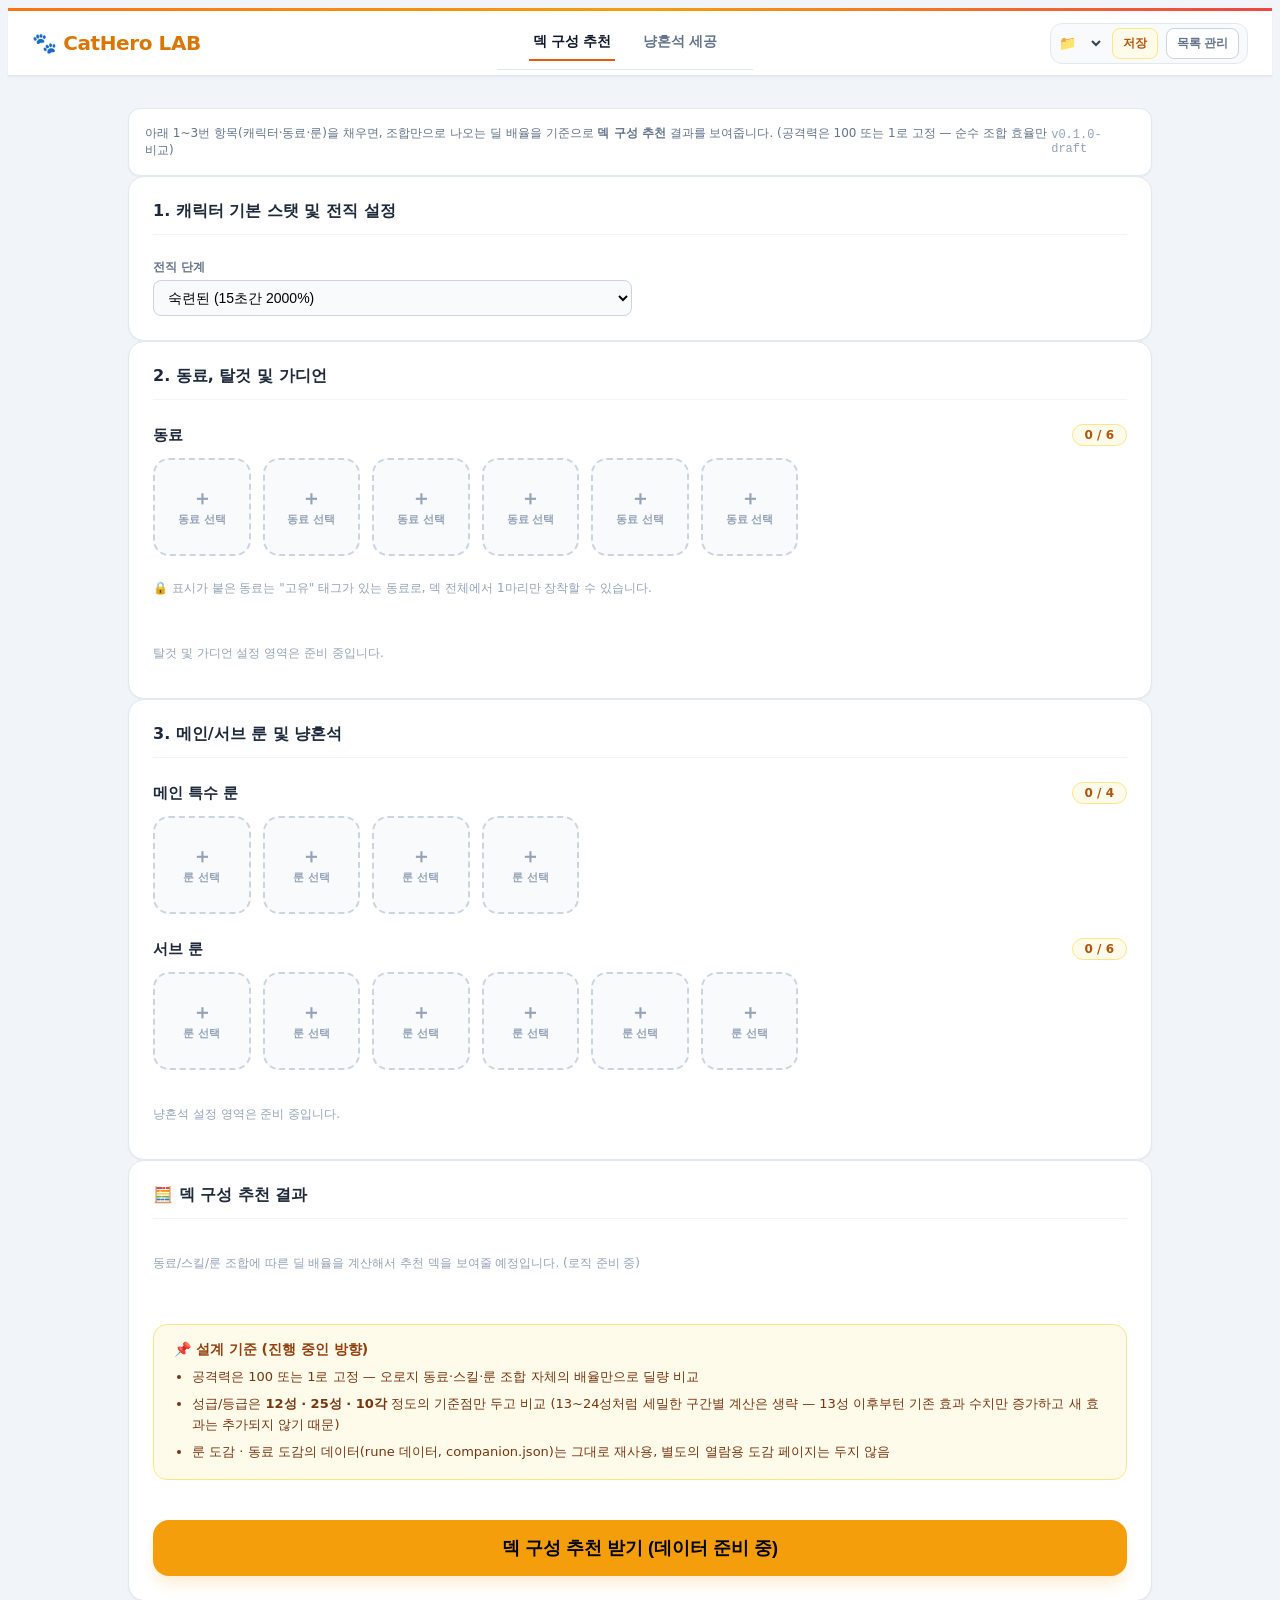
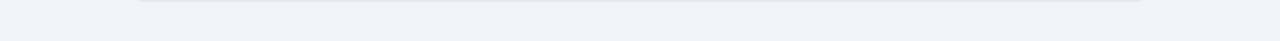
==== index.html @ b1867462 "Sub Site Remodeling" ====
<!DOCTYPE html>
<html lang="ko">

<head>
    <meta charset="UTF-8">
    <meta name="viewport" content="width=device-width, initial-scale=1.0">
    <title>CatHero LAB & HUB</title>

    <!-- 외부 커스텀 CSS 연결 -->
    <link rel="stylesheet" href="css/main.css">
    <link rel="stylesheet" href="css/components.css">
</head>

<body class="app-container">

    <!-- 1. 상단 헤더 (Header) -->
    <header class="header">
        <div class="logo-group">
            <div class="logo">
                🐾 CatHero LAB
            </div>
        </div>

        <!-- 상단 정보 페이지 탭 네비게이션 -->
        <nav class="info-nav-bar">
            <button type="button" id="gnb-deckbuilder" class="info-nav-btn active" onclick="switchMainView('deckbuilder')">덱 구성 추천</button>
            <button type="button" id="gnb-soulstone" class="info-nav-btn" onclick="switchMainView('soulstone')">냥혼석 세공</button>
        </nav>

        <!-- 헤더 우측 메뉴 (프리셋 퀵 컨트롤러) -->
        <div class="header-user-menu">
            <div class="preset-controller">
                <span class="preset-icon">📁</span>
                <select id="preset-quick-select" class="preset-select" onchange="applyPreset(this.value)">
                    <!-- js/preset.js에 의해 동적으로 채워집니다 -->
                </select>

                <button type="button" class="btn-preset-action btn-preset-save" onclick="saveCurrentPreset()" title="현재 세팅을 선택된 슬롯에 덮어쓰기">
                    저장
                </button>
                <button type="button" class="btn-preset-action btn-preset-manage" onclick="togglePresetModal(true)" title="프리셋 목록 및 추가/삭제 관리">
                    목록 관리
                </button>
            </div>

        </div>
    </header>

    <!-- 메인 레이아웃 -->
    <div class="main-wrapper">

        <!-- 메인 작업 영역 (Main Content Area) -->
        <main class="content-area">
            <div class="content-container">

                <div id="view-deckbuilder">
                    <!-- 안내 문구 카드 -->
                    <div class="info-card">
                        <span>아래 1~3번 항목(캐릭터·동료·룬)을 채우면, 조합만으로 나오는 딜 배율을 기준으로 <b>덱 구성 추천</b> 결과를 보여줍니다. (공격력은 100 또는 1로 고정 — 순수 조합 효율만 비교)</span>
                        <span class="info-version">v0.1.0-draft</span>
                    </div>

                    <!-- TAB 1: 캐릭터 & 전직 -->
                    <section id="tab-character" class="tab-content">
                        <h2 class="section-title">
                            1. 캐릭터 기본 스탯 및 전직 설정
                        </h2>
                        <div class="form-grid">
                            <div>
                                <label class="form-label">전직 단계</label>
                                <select class="form-select">
                                <option value="novice">견습 (2초간 500%)</option>
                                <option value="normal">일반 (3초간 2000%)</option>
                                <option value="expert" selected>숙련된 (15초간 2000%)</option>
                            </select>
                            </div>
                        </div>
                    </section>

                    <!-- TAB 2: 동료 & 가디언 (초기 숨김) -->
                    <section id="tab-companions" class="tab-content">
                        <h2 class="section-title">
                            2. 동료, 탈것 및 가디언
                        </h2>

                        <div class="equip-block">
                            <div class="equip-block-head">
                                <span class="equip-block-title">동료</span>
                                <span class="equip-count-badge" id="companion-slot-count-badge">0 / 6</span>
                            </div>
                            <div id="companion-slot-grid" class="equip-slot-grid">
                                <!-- js/companion-equip.js가 슬롯을 렌더링합니다 -->
                            </div>
                            <p class="placeholder-text">🔒 표시가 붙은 동료는 "고유" 태그가 있는 동료로, 덱 전체에서 1마리만 장착할 수 있습니다.</p>
                        </div>

                        <p class="placeholder-text">탈것 및 가디언 설정 영역은 준비 중입니다.</p>
                    </section>

                    <!-- TAB 3: 룬 & 냥혼석 (초기 숨김) -->
                    <section id="tab-runes" class="tab-content">
                        <h2 class="section-title">
                            3. 메인/서브 룬 및 냥혼석
                        </h2>

                        <!-- 메인(특수) 룬 장착 슬롯 (최대 4개) -->
                        <div class="equip-block">
                            <div class="equip-block-head">
                                <span class="equip-block-title">메인 특수 룬</span>
                                <span class="equip-count-badge" id="main-rune-count-badge">0 / 4</span>
                            </div>
                            <div id="main-rune-slot-grid" class="equip-slot-grid">
                                <!-- js/rune-equip.js가 슬롯 4개를 렌더링합니다 -->
                            </div>
                        </div>

                        <!-- 서브 룬 장착 슬롯 (최대 6개) -->
                        <div class="equip-block">
                            <div class="equip-block-head">
                                <span class="equip-block-title">서브 룬</span>
                                <span class="equip-count-badge" id="sub-rune-count-badge">0 / 6</span>
                            </div>
                            <div id="sub-rune-slot-grid" class="equip-slot-grid">
                                <!-- js/rune-equip.js가 슬롯 6개를 렌더링합니다 -->
                            </div>
                        </div>

                        <p class="placeholder-text"> 냥혼석 설정 영역은 준비 중입니다.</p>
                    </section>

                    <!-- 룬 선택 피커 모달 -->
                    <div id="rune-picker-modal" class="modal-backdrop hidden" onclick="if(event.target === this) closeRunePicker()">
                        <div class="modal-card rune-picker-card">
                            <div class="modal-header">
                                <h3 class="modal-title" id="rune-picker-title">룬 선택</h3>
                                <button type="button" class="modal-close-btn" onclick="closeRunePicker()">✕</button>
                            </div>

                            <div class="db-filter-bar">
                                <div class="filter-group">
                                    <input type="text" id="rune-picker-search-input" class="form-input" style="width: 220px;" placeholder="🔍 룬 이름으로 검색..." oninput="filterRunePicker('search', this.value)">
                                </div>
                                <div class="filter-group" id="rune-picker-grade-filter">
                                    <!-- js/rune-equip.js가 등급 버튼을 채웁니다 -->
                                </div>
                            </div>

                            <div id="rune-picker-grid" class="rune-grid rune-picker-grid">
                                <!-- js/rune-equip.js가 선택 가능한 룬 목록을 렌더링합니다 -->
                            </div>
                        </div>
                    </div>

                    <!-- 동료 선택 피커 모달 -->
                    <div id="companion-picker-modal" class="modal-backdrop hidden" onclick="if(event.target === this) closeCompanionPicker()">
                        <div class="modal-card companion-picker-modal-card">
                            <div class="modal-header">
                                <h3 class="modal-title">동료 선택</h3>
                                <button type="button" class="modal-close-btn" onclick="closeCompanionPicker()">✕</button>
                            </div>

                            <div class="db-filter-bar">
                                <div class="filter-group">
                                    <input type="text" id="companion-picker-search-input" class="form-input" style="width: 220px;" placeholder="🔍 동료 이름으로 검색..." oninput="filterCompanionPicker('search', this.value)">
                                </div>
                                <div class="filter-group" id="companion-picker-grade-filter">
                                    <!-- js/companion-equip.js가 등급 버튼을 채웁니다 -->
                                </div>
                            </div>

                            <div id="companion-picker-grid" class="companion-picker-grid">
                                <!-- js/companion-equip.js가 선택 가능한 동료 목록을 렌더링합니다 -->
                            </div>
                        </div>
                    </div>

                    <!-- 덱 구성 추천 결과 (로직 준비 중) -->
                    <section id="panel-deck-recommend" class="tab-content">
                        <h2 class="section-title">
                            🧮 덱 구성 추천 결과
                        </h2>
                        <p class="placeholder-text">동료/스킬/룬 조합에 따른 딜 배율을 계산해서 추천 덱을 보여줄 예정입니다. (로직 준비 중)</p>

                        <div class="deck-plan-note">
                            <div class="deck-plan-note-title">📌 설계 기준 (진행 중인 방향)</div>
                            <ul class="deck-plan-note-list">
                                <li>공격력은 100 또는 1로 고정 — 오로지 동료·스킬·룬 조합 자체의 배율만으로 딜량 비교</li>
                                <li>성급/등급은 <b>12성 · 25성 · 10각</b> 정도의 기준점만 두고 비교 (13~24성처럼 세밀한 구간별 계산은 생략 — 13성 이후부턴 기존 효과 수치만 증가하고 새 효과는 추가되지 않기 때문)</li>
                                <li>룬 도감 · 동료 도감의 데이터(rune 데이터, companion.json)는 그대로 재사용, 별도의 열람용 도감 페이지는 두지 않음</li>
                            </ul>
                        </div>

                        <button type="button" class="btn-submit" disabled>
                            덱 구성 추천 받기 (데이터 준비 중)
                        </button>
                    </section>
                </div>
                <!-- /view-deckbuilder -->

                <!-- 냥혼석 세공 뷰 -->
                <div id="view-soulstone" class="hidden">
                    <div class="page-hero-lite">
                        <h2 class="section-title">💎 냥혼석 세공</h2>
                        <p class="placeholder-text">증가능력1 / 증가능력2 / 감소능력1, 매 칸마다 성공·실패를 기록하면 확률이 자동으로 갱신되고, 레벨 달성 확률도 실시간으로 계산됩니다.</p>
                    </div>

                    <section class="tab-content">
                        <div class="soulstone-toolbar">
                            <div class="soulstone-slot-select">
                                <label for="soulstone-slot-count" class="form-label" style="margin-bottom:0;">칸수</label>
                                <select id="soulstone-slot-count" class="form-select" style="width:auto;" onchange="changeSoulstoneSlotCount(this.value)">
                                    <option value="10" selected>10칸</option>
                                </select>
                            </div>
                            <div class="soulstone-toolbar-actions">
                                <button type="button" class="soulstone-toolbar-btn" onclick="undoSoulstoneLast()">↩ 취소</button>
                                <button type="button" class="soulstone-toolbar-btn primary" onclick="resetSoulstone()">🔄 초기화</button>
                            </div>
                        </div>

                        <div class="soulstone-global-banner">
                            <span id="soulstone-global-prob">세공 확률 75%</span>
                        </div>

                        <div id="soulstone-rows" class="soulstone-rows">
                            <!-- js/soulstone.js가 증가능력1 / 증가능력2 / 감소능력1 행을 렌더링합니다 -->
                        </div>

                        <div class="deck-plan-note">
                            <div class="deck-plan-note-title">📌 세공 규칙</div>
                            <ul class="deck-plan-note-list">
                                <li>각 옵션(증가능력1 · 증가능력2 · 감소능력1)마다 10번의 기회가 주어집니다.</li>
                                <li>세공 확률은 <b>3개 옵션이 전부 공유</b>합니다 — 어느 옵션에서 성공하든 전체 확률이 -10%p, 실패하면 +10%p (예: 증가능력1 성공 65% → 증가능력2 성공 55% → 다음 실패 시 다시 65%).</li>
                                <li>세공 확률은 75%에서 시작하며, 최저 25% · 최고 75%로 고정됩니다.</li>
                                <li>레벨 1은 3번 성공, 레벨 2는 6번 성공, 레벨 3은 9번 성공 시 달성됩니다 (옵션별로 각자 카운트).</li>
                                <li>감소능력1은 어떤 냥혼석이든 고정적으로 존재하는 옵션입니다.</li>
                            </ul>
                        </div>
                    </section>
                </div>
                <!-- /view-soulstone -->

            </div>
        </main>
    </div>

    <!-- 프리셋 목록 관리 모달 -->
    <div id="preset-modal" class="modal-backdrop hidden" onclick="if(event.target === this) togglePresetModal(false)">
        <div class="modal-card">
            <div class="modal-header">
                <h3 class="modal-title">📋 프리셋 목록 관리</h3>
                <button type="button" class="modal-close-btn" onclick="togglePresetModal(false)">✕</button>
            </div>

            <!-- 신규 프리셋 생성 입력바 -->
            <div class="preset-add-bar">
                <input type="text" id="preset-new-name" class="form-input" placeholder="새 프리셋 이름 입력 (예: PVP 전용)" />
                <button type="button" class="btn-preset-action btn-preset-save" onclick="createNewPresetFromInput()">
                    ➕ 새 프리셋 추가
                </button>
            </div>

            <div class="modal-divider"></div>

            <!-- 프리셋 리스트 영역 -->
            <div id="preset-modal-list" class="preset-list"></div>
        </div>
    </div>

    <!-- 덱 구성 추천 페이지 전용: 우하단 "성급 변화" 물음표 버튼 (덱 구성 추천 뷰에서만 표시) -->
    <button type="button" id="star-state-fab" class="star-state-fab hidden" onclick="openStarStateModal()" title="성급별 별 모양 및 개수 변화 보기">
        ?
    </button>

    <!-- Star-State 모달 (성급 변화에 따른 별 모양/개수 안내) -->
    <div id="star-state-modal" class="modal-backdrop hidden" onclick="if(event.target === this) closeStarStateModal()">
        <div class="modal-card companion-modal-card star-state-modal-card">
            <button type="button" class="modal-close-btn companion-modal-close" onclick="closeStarStateModal()">✕</button>

            <div id="star-state-modal-body" class="companion-modal-body">
                <!-- js/star-state.js의 renderStarStateModal()에 의해 동적으로 채워집니다 -->
            </div>
        </div>
    </div>

    <!-- 외부 자바스크립트 연결 (순서 준수) -->
    <script src="js/state.js"></script>
    <script src="js/fetcher.js"></script>
    <script src="js/rune.js"></script>
    <script src="js/companion.js"></script>
    <script src="js/companion-equip.js"></script>
    <script src="js/star-state.js"></script>
    <script src="js/soulstone.js"></script>
    <script src="js/rune-equip.js"></script>
    <script src="js/preset.js"></script>
    <script src="js/calc.js"></script>
    <script src="js/main.js"></script>
</body>

</html>
---- css/main.css ----
@charset "UTF-8";

/* ==========================================================================
   1. 기본 설정 및 스크롤바
   ========================================================================== */

html {
    scroll-behavior: smooth;
}

::-webkit-scrollbar {
    width: 6px;
}

::-webkit-scrollbar-thumb {
    background: #cbd5e1;
    border-radius: 4px;
}

.app-container {
    background-color: #f1f5f9;
    color: #1e293b;
    min-height: 100vh;
    display: flex;
    flex-direction: column;
    font-family: ui-sans-serif, system-ui, sans-serif;
    -webkit-font-smoothing: antialiased;
}


/* ==========================================================================
   2. 레이아웃 & 헤더 (Header)
   ========================================================================== */

.header {
    height: 4rem;
    background-color: #ffffff;
    border-bottom: 1px solid #e2e8f0;
    padding-left: 1.5rem;
    padding-right: 1.5rem;
    display: flex;
    align-items: center;
    justify-content: space-between;
    position: sticky;
    top: 0;
    z-index: 20;
    box-shadow: 0 1px 2px 0 rgba(0, 0, 0, 0.05);
}

.logo-group {
    display: flex;
    align-items: center;
    gap: 1.5rem;
}

.logo {
    font-size: 1.25rem;
    font-weight: 900;
    color: #d97706;
    display: flex;
    align-items: center;
    gap: 0.5rem;
    cursor: pointer;
}

.divider {
    height: 1rem;
    width: 1px;
    background-color: #cbd5e1;
}

.target-select-group {
    display: flex;
    align-items: center;
    gap: 0.5rem;
}

.target-label {
    font-size: 0.75rem;
    font-weight: 700;
    color: #94a3b8;
    text-transform: uppercase;
    letter-spacing: 0.05em;
}

.target-select {
    background-color: #f8fafc;
    border: 1px solid #cbd5e1;
    color: #334155;
    font-size: 0.875rem;
    font-weight: 600;
    border-radius: 0.5rem;
    padding: 0.375rem 0.75rem;
    outline: none;
}

.target-select:focus {
    box-shadow: 0 0 0 2px #f59e0b;
}

.header-user-menu {
    display: flex;
    align-items: center;
    gap: 1rem;
    font-size: 0.875rem;
    font-weight: 500;
}


/* ==========================================================================
   3. 프리셋 컨트롤러 & 모달 스타일
   ========================================================================== */

.preset-controller {
    display: flex;
    align-items: center;
    gap: 0.5rem;
    background-color: #f8fafc;
    padding: 0.25rem 0.5rem;
    border-radius: 0.75rem;
    border: 1px solid #e2e8f0;
}

.preset-icon {
    font-size: 0.875rem;
}

.preset-select {
    background: transparent;
    border: none;
    font-size: 0.8125rem;
    font-weight: 700;
    color: #334155;
    outline: none;
    cursor: pointer;
}

.btn-preset-action {
    display: flex;
    align-items: center;
    justify-content: center;
    padding: 0.375rem 0.625rem;
    border-radius: 0.5rem;
    font-size: 0.75rem;
    font-weight: 700;
    border: none;
    cursor: pointer;
    transition: all 0.15s ease;
    white-space: nowrap;
}

.btn-preset-save {
    background-color: #fffbeb;
    color: #b45309;
    border: 1px solid #fde68a;
}

.btn-preset-save:hover {
    background-color: #fef3c7;
}

.btn-preset-manage {
    background-color: #ffffff;
    color: #64748b;
    border: 1px solid #cbd5e1;
}

.btn-preset-manage:hover {
    background-color: #f1f5f9;
    color: #0f172a;
}

.modal-backdrop {
    position: fixed;
    inset: 0;
    background-color: rgba(15, 23, 42, 0.5);
    backdrop-filter: blur(4px);
    display: flex;
    align-items: center;
    justify-content: center;
    z-index: 50;
}

.modal-backdrop.hidden {
    display: none !important;
}

.modal-card {
    background-color: #ffffff;
    border-radius: 1.25rem;
    padding: 1.5rem;
    width: 100%;
    max-width: 28rem;
    box-shadow: 0 20px 25px -5px rgba(0, 0, 0, 0.1);
    display: flex;
    flex-direction: column;
    gap: 1rem;
}

.modal-header {
    display: flex;
    justify-content: space-between;
    align-items: center;
}

.modal-title {
    font-size: 1.125rem;
    font-weight: 800;
    color: #0f172a;
    margin: 0;
}

.modal-close-btn {
    background: none;
    border: none;
    font-size: 1.25rem;
    cursor: pointer;
    color: #64748b;
}

.modal-close-btn:hover {
    color: #0f172a;
}

.preset-add-bar {
    display: flex;
    gap: 0.5rem;
    align-items: center;
}

.modal-divider {
    height: 1px;
    background-color: #e2e8f0;
}

.preset-list {
    display: flex;
    flex-direction: column;
    gap: 0.5rem;
    max-height: 18rem;
    overflow-y: auto;
}

.preset-item {
    display: flex;
    align-items: center;
    justify-content: space-between;
    padding: 0.75rem 1rem;
    background-color: #f8fafc;
    border: 1px solid #e2e8f0;
    border-radius: 0.75rem;
    transition: border-color 0.15s ease;
}

.preset-item:hover {
    border-color: #f59e0b;
}

.preset-item-info {
    display: flex;
    flex-direction: column;
}

.preset-item-name {
    font-size: 0.875rem;
    font-weight: 700;
    color: #1e293b;
}

.preset-item-date {
    font-size: 0.6875rem;
    color: #94a3b8;
}


/* ==========================================================================
   4. 메인 바디 (사이드바 없이 단일 컬럼)
   ========================================================================== */

.main-wrapper {
    display: flex;
    flex: 1 1 0%;
}


/* ==========================================================================
   5. 메인 콘텐츠 영역 (Main Content)
   ========================================================================== */

.content-area {
    flex: 1 1 0%;
    padding: 2rem;
    overflow-y: auto;
    scroll-behavior: smooth;
}

.content-container {
    max-width: 64rem;
    margin-left: auto;
    margin-right: auto;
    display: flex;
    flex-direction: column;
    gap: 1.5rem;
}

.info-card {
    background-color: #ffffff;
    padding: 1rem;
    border-radius: 0.75rem;
    border: 1px solid #e2e8f0;
    box-shadow: 0 1px 2px 0 rgba(0, 0, 0, 0.05);
    font-size: 0.75rem;
    color: #64748b;
    display: flex;
    justify-content: space-between;
    align-items: center;
}

.info-version {
    font-family: ui-monospace, SFMono-Regular, monospace;
    color: #94a3b8;
}


/* 섹션 빠른 이동 네비게이션 (사이드바를 없앤 대신 상단에 배치) */

.section-jump-nav {
    display: flex;
    flex-wrap: wrap;
    gap: 0.5rem;
    position: sticky;
    top: 0.5rem;
    z-index: 5;
    background: rgba(248, 250, 252, 0.9);
    backdrop-filter: blur(4px);
    padding: 0.5rem;
    border-radius: 0.75rem;
}

.jump-link {
    font-size: 0.8125rem;
    font-weight: 700;
    color: #475569;
    background-color: #ffffff;
    border: 1px solid #e2e8f0;
    border-radius: 999px;
    padding: 0.4rem 0.9rem;
    text-decoration: none;
    transition: all 0.15s ease;
    white-space: nowrap;
}

.jump-link:hover {
    color: #b45309;
    border-color: #fde68a;
    background-color: #fffbeb;
}

.tab-content {
    background-color: #ffffff;
    padding: 1.5rem;
    border-radius: 1rem;
    border: 1px solid #e2e8f0;
    box-shadow: 0 1px 2px 0 rgba(0, 0, 0, 0.05);
    display: flex;
    flex-direction: column;
    gap: 1.5rem;
    scroll-margin-top: 4rem;
}

.tab-content.hidden {
    display: none !important;
}


/* 범용 숨김 클래스 (tab-content가 아닌 요소에도 사용) */

.hidden {
    display: none !important;
}

.section-title {
    font-size: 1rem;
    font-weight: 700;
    color: #1e293b;
    padding-bottom: 0.75rem;
    border-bottom: 1px solid #f1f5f9;
    display: flex;
    align-items: center;
    gap: 0.5rem;
    margin: 0;
}

.form-grid {
    display: grid;
    grid-template-columns: repeat(2, minmax(0, 1fr));
    gap: 1rem;
}

.form-label {
    display: block;
    font-size: 0.75rem;
    font-weight: 700;
    color: #64748b;
    margin-bottom: 0.25rem;
}

.form-input,
.form-select {
    width: 100%;
    border: 1px solid #cbd5e1;
    border-radius: 0.5rem;
    padding: 0.5rem 0.625rem;
    background-color: #f8fafc;
    font-size: 0.875rem;
    outline: none;
    box-sizing: border-box;
}

.form-input:focus,
.form-select:focus {
    box-shadow: 0 0 0 2px #f59e0b;
}

.placeholder-text {
    font-size: 0.75rem;
    color: #94a3b8;
}


/* ==========================================================================
   6. 하단 버튼
   ========================================================================== */

.btn-submit {
    width: 100%;
    padding-top: 1rem;
    padding-bottom: 1rem;
    background-color: #f59e0b;
    color: #020617;
    font-weight: 900;
    font-size: 1.125rem;
    border-radius: 1rem;
    box-shadow: 0 10px 15px -3px rgba(245, 158, 11, 0.2);
    transition: all 0.15s ease;
    display: flex;
    align-items: center;
    justify-content: center;
    gap: 0.5rem;
    border: none;
    cursor: pointer;
}

.btn-submit:hover {
    background-color: #d97706;
}

.btn-submit:active {
    transform: scale(0.99);
}


/* 정보 페이지 전용 네비게이션 바 */

.info-nav-bar {
    display: flex;
    gap: 0.5rem;
    background-color: #ffffff;
    padding: 0.5rem 1.5rem;
    border-bottom: 1px solid #e2e8f0;
    overflow-x: auto;
}

.info-nav-btn {
    background: none;
    border: none;
    padding: 0.5rem 0.875rem;
    font-size: 0.875rem;
    font-weight: 700;
    color: #64748b;
    border-radius: 0.5rem;
    cursor: pointer;
    white-space: nowrap;
    transition: all 0.15s ease;
}

.info-nav-btn:hover {
    background-color: #f1f5f9;
    color: #0f172a;
}

.info-nav-btn.active {
    background-color: #fef3c7;
    color: #b45309;
}


/* 도감 카드 그리드 레이아웃 */

.info-card-grid {
    display: grid;
    grid-template-columns: repeat(auto-fill, minmax(240px, 1fr));
    gap: 1rem;
}

.info-db-card {
    background: #ffffff;
    border: 1px solid #e2e8f0;
    border-radius: 0.75rem;
    padding: 1rem;
    display: flex;
    flex-direction: column;
    gap: 0.5rem;
}


/* ==========================================================================
   룬 도감 (Rune DB) 전용 스타일
   ========================================================================== */

.db-header {
    display: flex;
    flex-direction: column;
    gap: 0.25rem;
    margin-bottom: 0.25rem;
}

.db-filter-bar {
    display: flex;
    justify-content: space-between;
    align-items: center;
    flex-wrap: wrap;
    gap: 0.75rem;
    background-color: #f8fafc;
    padding: 0.75rem 1rem;
    border-radius: 0.75rem;
    border: 1px solid #e2e8f0;
}

.filter-group {
    display: flex;
    gap: 0.375rem;
}

.filter-btn {
    background-color: #ffffff;
    border: 1px solid #cbd5e1;
    color: #475569;
    font-size: 0.75rem;
    font-weight: 700;
    padding: 0.375rem 0.75rem;
    border-radius: 0.5rem;
    cursor: pointer;
    transition: all 0.15s ease;
}

.filter-btn:hover {
    background-color: #f1f5f9;
}

.filter-btn.active {
    background-color: #0f172a;
    color: #ffffff;
    border-color: #0f172a;
}


/* --------------------------------------------------------------------------
   공통 룬 그리드 (기본값) - 계산기 탭의 "장착용" 작은 아이콘 카드 기준
   -------------------------------------------------------------------------- */

.rune-grid {
    display: grid;
    grid-template-columns: repeat(auto-fill, minmax(76px, 1fr));
    gap: 20px;
}


/* 개별 룬 카드 박스 (장착용 아이콘 카드) */

.rune-card,
.rune-item,
.rune-slot {
    width: 100%;
    box-sizing: border-box;
    padding: 6px;
    border-radius: 6px;
}


/* 룬 이미지 - 카드 폭에 관계없이 항상 가운데 정렬 */

.rune-card img,
.rune-item img,
.rune-slot img,
.rune-icon {
    display: block;
    width: 40px;
    height: 40px;
    object-fit: contain;
    margin: 0 auto;
}


/* 룬 설명/이름 텍스트 (장착용 아이콘 카드) */

.rune-name,
.rune-desc {
    font-size: 0.7rem;
    line-height: 1.1;
    margin-top: 4px;
    word-break: keep-all;
    text-align: center;
}

.rune-card {
    background: #ffffff;
    border: 1px solid #e2e8f0;
    border-radius: 1rem;
    padding: 7px;
    display: flex;
    flex-direction: column;
    align-items: center;
    gap: 0.5rem;
    box-shadow: 0 1px 2px 0 rgba(0, 0, 0, 0.05);
    position: relative;
    overflow: hidden;
}

.rune-badge-group {
    display: flex;
    gap: 0.375rem;
    align-items: center;
    flex-wrap: wrap;
    justify-content: center;
}

.rune-type-badge {
    font-size: 0.6875rem;
    font-weight: 800;
    padding: 0.125rem 0.5rem;
    border-radius: 0.375rem;
    background-color: #e2e8f0;
    color: #334155;
}


/* 룬 등급별 배지 스타일 */

.grade-common {
    background-color: #94a3b8;
    color: #fff;
}

.grade-uncommon {
    background-color: #22c55e;
    color: #fff;
}

.grade-rare {
    background-color: #3b82f6;
    color: #fff;
}

.grade-epic {
    background-color: #a855f7;
    color: #fff;
}

.grade-legendary {
    background-color: #ef4444;
    color: #fff;
}

.grade-mythic {
    background-color: #f59e0b;
    color: #fff;
}


/* 초월 등급: 오로라 스타일 그래디언트 */

.grade-ascension {
    background: linear-gradient(135deg, #1ec5db 0%, #5ed1e1 50%, #6bbdb8 100%);
    color: #fff;
    font-weight: 900;
    text-shadow: 0 1px 2px rgba(0, 0, 0, 0.3);
}

.rune-card-title {
    font-size: 0.9375rem;
    font-weight: 800;
    color: #0f172a;
    text-align: center;
}

.rune-card-desc {
    font-size: 0.75rem;
    color: #64748b;
    line-height: 1.4;
    text-align: center;
}


/* --------------------------------------------------------------------------
   룬 도감(#rune-card-grid) 전용 카드 크기 확대
   뱃지 + 이미지 + 제목 + 설명이 모두 들어가므로 장착용 아이콘 카드보다
   넉넉한 크기로 별도 오버라이드 (계산기 탭의 장착용 그리드에는 영향 없음)
   -------------------------------------------------------------------------- */

#rune-card-grid {
    grid-template-columns: repeat(auto-fill, minmax(170px, 1fr));
    gap: 18px;
}

#rune-card-grid .rune-card {
    padding: 16px;
    border-radius: 16px;
    gap: 0.75rem;
}

#rune-card-grid .rune-img-wrapper {
    display: flex;
    justify-content: center;
    align-items: center;
}

#rune-card-grid .rune-card img,
#rune-card-grid .rune-icon {
    width: 56px;
    height: 56px;
}

#rune-card-grid .rune-type-badge {
    font-size: 0.75rem;
}

#rune-card-grid .rune-card-title {
    font-size: 0.9375rem;
}

#rune-card-grid .rune-card-desc {
    font-size: 0.8125rem;
}


/* 도감 카드에 클릭 가능함을 알리는 커서 + 살짝의 인터랙션 */

#rune-card-grid .rune-card {
    cursor: pointer;
    transition: transform 0.12s ease, box-shadow 0.12s ease, border-color 0.12s ease;
}

#rune-card-grid .rune-card:hover {
    transform: translateY(-2px);
    box-shadow: 0 8px 16px -4px rgba(15, 23, 42, 0.15);
    border-color: #f59e0b;
}


/* ==========================================================================
   룬 상세정보 모달 (Rune Detail Modal)
   ========================================================================== */

.rune-modal-card {
    max-width: 26rem;
    width: 100%;
    padding: 1.75rem;
    position: relative;
    border-radius: 1.25rem;
}

.rune-modal-close {
    position: absolute;
    top: 0.875rem;
    right: 0.875rem;
    z-index: 2;
    background: transparent;
    color: #94a3b8;
    width: 1.75rem;
    height: 1.75rem;
    border-radius: 999px;
    display: flex;
    align-items: center;
    justify-content: center;
    font-size: 0.9375rem;
    border: none;
}

.rune-modal-close:hover {
    background: #f1f5f9;
    color: #1e293b;
}

.rune-modal-arrow {
    position: fixed;
    top: 50%;
    transform: translateY(-50%);
    width: 2.5rem;
    height: 2.5rem;
    border-radius: 999px;
    border: none;
    background: rgba(255, 255, 255, 0.9);
    color: #64748b;
    font-size: 0.9375rem;
    font-weight: 700;
    cursor: pointer;
    box-shadow: 0 2px 10px rgba(15, 23, 42, 0.12);
    transition: all 0.15s ease;
    z-index: 51;
}

.rune-modal-arrow:hover:not(:disabled) {
    background-color: #1e293b;
    color: #fff;
}

.rune-modal-arrow:disabled {
    opacity: 0;
    cursor: default;
    pointer-events: none;
}

.rune-modal-arrow-left {
    left: max(1.25rem, calc(50% - 16.5rem));
}

.rune-modal-arrow-right {
    right: max(1.25rem, calc(50% - 16.5rem));
}


/* ---- 본문 ---- */

.rune-modal-head {
    display: flex;
    align-items: center;
    gap: 1rem;
    margin-bottom: 1.125rem;
}

.rune-modal-img-wrapper {
    width: 64px;
    height: 64px;
    flex-shrink: 0;
    background: #f8fafc;
    border-radius: 1rem;
    display: flex;
    align-items: center;
    justify-content: center;
    border: 1px solid #eef1f6;
}

.rune-modal-img-wrapper img {
    width: 42px;
    height: 42px;
    object-fit: contain;
}

.rune-modal-title-group {
    display: flex;
    flex-direction: column-reverse;
    gap: 0.3125rem;
    min-width: 0;
}

.rune-modal-name {
    font-size: 1.1875rem;
    font-weight: 800;
    color: #0f172a;
    line-height: 1.3;
    word-break: keep-all;
}

.rune-modal-badges {
    display: flex;
    gap: 0.375rem;
    flex-wrap: wrap;
}

.rune-modal-tag {
    font-size: 0.6875rem;
    font-weight: 700;
    color: #64748b;
    background: #f1f5f9;
    padding: 0.1875rem 0.5rem;
    border-radius: 0.375rem;
    line-height: 1.4;
}


/* 효과 본문 - 박스 없이 자연스러운 텍스트로 */

.rune-modal-effect {
    margin: 0 0 1.25rem;
    font-size: 0.9375rem;
    color: #334155;
    line-height: 1.65;
    white-space: pre-line;
}

.rune-modal-effect.is-empty {
    color: #cbd5e1;
    font-style: italic;
}


/* 보유 효과 - 한 줄로 강조 */

.rune-modal-hold-row {
    display: flex;
    align-items: center;
    justify-content: space-between;
    gap: 1rem;
    padding-top: 1rem;
    border-top: 1px solid #f1f5f9;
}

.rune-modal-hold-label {
    font-size: 0.8125rem;
    font-weight: 700;
    color: #94a3b8;
}

.rune-modal-hold-value {
    font-size: 0.9375rem;
    font-weight: 800;
    color: #b45309;
    text-align: right;
}

.rune-modal-hold-row.is-empty .rune-modal-hold-value {
    color: #cbd5e1;
    font-weight: 500;
    font-style: italic;
}

.rune-modal-position {
    margin-top: 1rem;
    text-align: center;
    font-size: 0.6875rem;
    color: #cbd5e1;
    font-weight: 700;
}

@media (max-width: 640px) {
    .rune-modal-arrow {
        position: absolute;
        top: auto;
        bottom: -3.5rem;
        transform: none;
    }
    .rune-modal-arrow-left {
        left: 0;
    }
    .rune-modal-arrow-right {
        right: 0;
    }
    .rune-modal-card {
        margin-bottom: 3.5rem;
    }
}


/* ==========================================================================
   빌드 추천 (Build Recommendations) & 준비중 카드
   ========================================================================== */

.coming-soon-card {
    background: #f8fafc;
    border: 1px dashed #cbd5e1;
    border-radius: 1rem;
    padding: 2.5rem 1.5rem;
    text-align: center;
    color: #64748b;
    font-size: 0.9375rem;
    font-weight: 700;
    line-height: 1.7;
}

.build-summary-card {
    background: #fffbeb;
    border: 1px solid #fde68a;
    color: #92400e;
    border-radius: 0.875rem;
    padding: 1rem 1.25rem;
    font-size: 0.875rem;
    line-height: 1.6;
    margin-bottom: 1.25rem;
}

.build-section {
    background: #ffffff;
    border: 1px solid #e2e8f0;
    border-radius: 1rem;
    padding: 1.25rem;
    margin-bottom: 1rem;
}

.build-section-title {
    font-size: 0.875rem;
    font-weight: 800;
    color: #1e293b;
    margin-bottom: 0.75rem;
}

.build-stat-tags {
    display: flex;
    flex-wrap: wrap;
    gap: 0.5rem;
}

.build-stat-tag {
    background: #eef2ff;
    color: #4338ca;
    font-size: 0.75rem;
    font-weight: 800;
    padding: 0.25rem 0.75rem;
    border-radius: 999px;
}

.build-rune-row {
    display: flex;
    flex-wrap: wrap;
    gap: 0.625rem;
}

.build-rune-chip {
    display: flex;
    align-items: center;
    gap: 0.5rem;
    background: #f8fafc;
    border: 1px solid #e2e8f0;
    border-radius: 0.75rem;
    padding: 0.375rem 0.75rem 0.375rem 0.375rem;
    cursor: pointer;
    font-size: 0.8125rem;
    font-weight: 700;
    color: #1e293b;
    transition: all 0.15s ease;
}

.build-rune-chip:hover {
    border-color: #f59e0b;
    background: #fffbeb;
}

.build-rune-chip img {
    width: 32px;
    height: 32px;
    object-fit: contain;
}

.build-rune-chip-missing {
    cursor: default;
    color: #ef4444;
    background: #fef2f2;
    border-color: #fecaca;
}

.build-rune-chip-missing .hint {
    font-size: 0.6875rem;
    font-weight: 500;
    color: #f87171;
}

.build-skill-list {
    margin: 0;
    padding-left: 1.25rem;
    display: flex;
    flex-direction: column;
    gap: 0.5rem;
    font-size: 0.875rem;
    color: #334155;
    line-height: 1.6;
}


/* ==========================================================================
   룬 장착 슬롯 UI (명중/회피 실험 - 메인/서브 룬)
   ========================================================================== */

.equip-block {
    display: flex;
    flex-direction: column;
    gap: 0.75rem;
}

.equip-block-head {
    display: flex;
    align-items: center;
    justify-content: space-between;
}

.equip-block-title {
    font-size: 0.9375rem;
    font-weight: 800;
    color: #1e293b;
}

.equip-count-badge {
    font-size: 0.75rem;
    font-weight: 800;
    color: #b45309;
    background: #fffbeb;
    border: 1px solid #fde68a;
    border-radius: 999px;
    padding: 0.2rem 0.75rem;
}

.equip-slot-grid {
    display: grid;
    grid-template-columns: repeat(auto-fill, minmax(96px, 1fr));
    gap: 0.75rem;
}

.equip-slot {
    position: relative;
    aspect-ratio: 1 / 1;
    border-radius: 1rem;
    display: flex;
    flex-direction: column;
    align-items: center;
    justify-content: center;
    gap: 0.25rem;
    cursor: pointer;
    padding: 0.5rem;
    text-align: center;
    transition: all 0.15s ease;
}

.equip-slot.empty {
    border: 2px dashed #cbd5e1;
    background: #f8fafc;
    color: #94a3b8;
}

.equip-slot.empty:hover {
    border-color: #f59e0b;
    color: #b45309;
    background: #fffbeb;
}

.equip-slot-plus {
    font-size: 1.25rem;
    font-weight: 800;
    line-height: 1;
}

.equip-slot-empty-label {
    font-size: 0.6875rem;
    font-weight: 700;
}

.equip-slot.filled {
    border: 1px solid #e2e8f0;
    background: #ffffff;
    box-shadow: 0 1px 2px 0 rgba(0, 0, 0, 0.05);
}

.equip-slot.filled:hover {
    border-color: #f59e0b;
    transform: translateY(-2px);
}

.equip-slot-img {
    width: 40px;
    height: 40px;
    object-fit: contain;
}

.equip-slot-name {
    font-size: 0.6875rem;
    font-weight: 700;
    line-height: 1.15;
    word-break: keep-all;
    color: #1e293b;
}

.equip-slot-remove {
    position: absolute;
    top: 0.25rem;
    right: 0.25rem;
    width: 1.25rem;
    height: 1.25rem;
    border-radius: 999px;
    border: none;
    background: #ef4444;
    color: #fff;
    font-size: 0.6875rem;
    font-weight: 800;
    cursor: pointer;
    display: flex;
    align-items: center;
    justify-content: center;
    line-height: 1;
    z-index: 2;
}

.equip-slot-remove:hover {
    background: #dc2626;
}


/* 룬 선택 피커 모달 */

.rune-picker-card {
    max-width: 42rem;
    max-height: 85vh;
    display: flex;
    flex-direction: column;
}

.rune-picker-grid {
    overflow-y: auto;
    padding: 0.25rem;
    margin-top: 0.5rem;
}

.rune-card.is-taken {
    opacity: 0.4;
    cursor: not-allowed;
}

.rune-card.is-current {
    border-color: #f59e0b;
    box-shadow: 0 0 0 2px #fde68a;
}

.rune-current-badge,
.rune-taken-badge {
    position: absolute;
    top: 0.375rem;
    right: 0.375rem;
    font-size: 0.5625rem;
    font-weight: 800;
    padding: 0.1rem 0.4rem;
    border-radius: 999px;
    z-index: 2;
}

.rune-current-badge {
    background: #f59e0b;
    color: #ffffff;
}

.rune-taken-badge {
    background: #e2e8f0;
    color: #64748b;
}


/* ============================================================================
   반응형 디자인 (Responsive) - main.css 맨 아래에 그대로 붙여넣으세요
   기존 규칙은 전혀 건드리지 않고, 미디어쿼리로 모바일/태블릿에서만
   레이아웃을 조정하는 "추가" 스타일입니다.
   ============================================================================ */


/* 모달 공통: 세로로 긴 내용도 화면 안에서 스크롤 되도록 (전 화면 크기 공통 적용) */

.modal-card {
    max-height: 90vh;
    overflow-y: auto;
}

.modal-backdrop {
    padding: 1rem;
}


/* 룬 카드가 overflow:hidden 때문에 이미지/이름이 잘리는 문제 - 화면 크기 무관하게 항상 적용 */

#rune-card-grid .rune-card,
#rune-picker-grid .rune-card {
    overflow: visible;
    height: auto;
}


/* ----------------------------------------------------------------------
   태블릿 이하 (~768px)
   ---------------------------------------------------------------------- */

@media (max-width: 768px) {
    /* 헤더: 로그인 버튼이 빠지면서 여유가 생겨, 1행(로고 ↔ 프리셋)은
       더 넉넉한 크기로, 2행(GNB 탭)만 자체 스크롤을 유지. */
    .header {
        height: auto;
        flex-wrap: wrap;
        align-items: center;
        justify-content: space-between;
        row-gap: 0.5rem;
        padding: 0.75rem 1.125rem;
    }
    .logo-group {
        gap: 0.75rem;
    }
    .logo {
        font-size: 1.125rem;
    }
    .logo-badge {
        width: 1.75rem;
        height: 1.75rem;
        font-size: 0.75rem;
    }
    .divider {
        display: none;
    }
    .target-label {
        display: none;
        /* "Target:" 글자는 좁은 화면에서 생략 */
    }
    .target-select {
        font-size: 0.8125rem;
        padding: 0.4rem 0.75rem;
        max-width: 11rem;
    }
    /* GNB 탭: 항상 2번째 줄로 내려가고, 탭 바 자체만 가로 스크롤 */
    .info-nav-bar {
        flex-basis: 100%;
        order: 3;
        overflow-x: auto;
        -webkit-overflow-scrolling: touch;
        flex-wrap: nowrap;
        justify-content: flex-start;
        padding: 0.5rem 0 0;
        margin-top: 0.25rem;
        border-top: 1px solid #f1f5f9;
    }
    .info-nav-btn {
        flex-shrink: 0;
        white-space: nowrap;
        font-size: 0.8125rem;
        padding: 0.5rem 0.875rem;
    }
    .header-user-menu {
        gap: 0.5rem;
    }
    .preset-controller {
        gap: 0.5rem;
        padding: 0.3rem 0.625rem;
    }
    .preset-select {
        font-size: 0.8125rem;
        max-width: 8rem;
    }
    .btn-preset-action {
        padding: 0.4rem 0.75rem;
        font-size: 0.8125rem;
    }
    /* 본문 여백 축소 */
    .content-area {
        padding: 1rem;
    }
    .content-container {
        gap: 1rem;
    }
    .tab-content {
        padding: 1.125rem;
    }
    /* 입력 폼: 2열 -> 1열 */
    .form-grid {
        grid-template-columns: 1fr;
    }
    /* 섹션 빠른 이동 네비게이션 */
    .section-jump-nav {
        position: static;
        /* 모바일에서는 sticky 대신 본문과 함께 스크롤 */
        overflow-x: auto;
        flex-wrap: nowrap;
        justify-content: flex-start;
    }
    .jump-link {
        flex-shrink: 0;
    }
    /* 룬 도감 / 룬 선택 피커 카드 그리드 - 칸을 좁게, 이름 텍스트는 확실히 보이도록 */
    #rune-card-grid,
    #rune-picker-grid {
        grid-template-columns: repeat(auto-fill, minmax(96px, 1fr));
        gap: 10px;
    }
    #rune-card-grid .rune-card,
    #rune-picker-grid .rune-card {
        padding: 8px 6px;
        overflow: visible;
        /* 이름이 카드 밖으로 잘리지 않도록 */
        min-height: 108px;
    }
    #rune-card-grid .rune-card img,
    #rune-card-grid .rune-icon,
    #rune-picker-grid .rune-card img,
    #rune-picker-grid .rune-icon {
        width: 36px;
        height: 36px;
    }
    #rune-card-grid .rune-type-badge,
    #rune-picker-grid .rune-type-badge {
        font-size: 0.5625rem;
        padding: 0.1rem 0.4rem;
    }
    #rune-card-grid .rune-name,
    #rune-picker-grid .rune-name {
        font-size: 0.625rem;
        line-height: 1.25;
        white-space: normal;
        word-break: keep-all;
        overflow-wrap: break-word;
    }
    /* 장착 슬롯 (메인/서브 룬) */
    .equip-slot-grid {
        grid-template-columns: repeat(auto-fill, minmax(78px, 1fr));
        gap: 0.5rem;
    }
    .equip-slot-img {
        width: 32px;
        height: 32px;
    }
    /* 빌드 추천 / 룬 카드 클릭 상세 모달 */
    .rune-modal-card,
    .rune-picker-card {
        max-width: 100%;
        padding: 1.25rem;
    }
    .rune-modal-name {
        font-size: 1.0625rem;
    }
    .build-rune-row {
        gap: 0.5rem;
    }
}


/* ----------------------------------------------------------------------
   스마트폰 (~480px)
   ---------------------------------------------------------------------- */

@media (max-width: 480px) {
    .header {
        padding: 0.625rem 0.75rem;
        row-gap: 0.375rem;
    }
    .logo {
        font-size: 0.9375rem;
    }
    .divider {
        display: none;
    }
    .target-select {
        font-size: 0.75rem;
        padding: 0.3rem 0.5rem;
        max-width: 8.5rem;
    }
    .preset-controller {
        padding: 0.25rem 0.375rem;
    }
    .btn-preset-action {
        padding: 0.3rem 0.5rem;
    }
    .content-area {
        padding: 0.75rem;
    }
    .info-card {
        flex-direction: column;
        align-items: flex-start;
        gap: 0.375rem;
        font-size: 0.6875rem;
    }
    .section-title {
        font-size: 0.9375rem;
    }
    /* 카드형 그리드: 더 촘촘하게, 이름은 여전히 보이도록 */
    #rune-card-grid,
    #rune-picker-grid {
        grid-template-columns: repeat(3, 1fr);
        gap: 6px;
    }
    #rune-card-grid .rune-card,
    #rune-picker-grid .rune-card {
        padding: 6px 4px;
        min-height: 96px;
    }
    #rune-card-grid .rune-card img,
    #rune-card-grid .rune-icon,
    #rune-picker-grid .rune-card img,
    #rune-picker-grid .rune-icon {
        width: 30px;
        height: 30px;
    }
    #rune-card-grid .rune-name,
    #rune-picker-grid .rune-name {
        font-size: 0.5625rem;
    }
    .equip-slot-grid {
        grid-template-columns: repeat(4, 1fr);
    }
    .equip-slot-name {
        font-size: 0.625rem;
    }
    /* 빌드 추천 룬 칩: 줄바꿈 되면서 작게 */
    .build-rune-chip {
        font-size: 0.75rem;
        padding: 0.3rem 0.6rem 0.3rem 0.3rem;
    }
    .build-rune-chip img {
        width: 26px;
        height: 26px;
    }
    /* 모달 여백 최소화 */
    .modal-card {
        padding: 1rem;
        border-radius: 1rem;
    }
    .rune-modal-img-wrapper {
        width: 64px;
        height: 64px;
    }
    .rune-modal-img-wrapper img {
        width: 44px;
        height: 44px;
    }
    /* 하단 시뮬레이션 버튼 글자 크기 살짝 축소 */
    .btn-submit {
        font-size: 0.875rem;
        padding: 0.875rem;
    }
}


/* ==========================================================================
   7. 명중/회피 실험 - 결과 박스
   (DPS 계산기 제거 후 신설된 "명중/회피 실험" 탭 전용 스타일)
   ========================================================================== */

.experiment-panel {
    background-color: #ffffff;
    padding: 1.5rem;
    border-radius: 1rem;
    border: 1px solid #e2e8f0;
    box-shadow: 0 1px 2px 0 rgba(0, 0, 0, 0.05);
    display: flex;
    flex-direction: column;
    gap: 1rem;
}

.experiment-panel.hidden {
    display: none !important;
}

.result-box {
    margin-top: 0.25rem;
    padding: 1rem 1.25rem;
    border: 1px solid #e2e8f0;
    border-radius: 0.75rem;
    background: #f8fafc;
}

.result-box.hidden {
    display: none !important;
}

.result-rows {
    display: flex;
    flex-direction: column;
}

.result-row {
    display: flex;
    justify-content: space-between;
    padding: 0.4rem 0;
    border-bottom: 1px dashed #e2e8f0;
    font-size: 0.875rem;
}

.result-row:last-child {
    border-bottom: none;
}

.result-label {
    color: #64748b;
}

.result-value {
    font-weight: 700;
    color: #0f172a;
}

.result-footnote {
    margin-top: 0.6rem;
    font-size: 0.75rem;
    color: #b45309;
}


/* ==========================================================================
   8. 크럼블허브(crumblehub.co) 룩앤필 반영 - 라이트 테마 버전
   ----------------------------------------------------------------------
   원본 사이트는 다크 배경이지만, 요청에 따라 배경은 기존 흰색을 유지하고
   굵은 헤드라인 타이포그래피 / 언더라인 탭 / 세그먼트 필 / 상단 컬러 바 /
   오버라인 라벨 같은 "느낌"만 가져왔습니다.
   ========================================================================== */


/* 8-1. 최상단 포인트 컬러 바 */

.app-container {
    position: relative;
}

.app-container::before {
    content: "";
    display: block;
    height: 3px;
    width: 100%;
    background: linear-gradient(90deg, #f97316, #f59e0b, #ef4444);
}


/* 8-2. 로고 배지 (crumblehub의 원형 "C" 아이콘 로고 참고) */

.logo {
    display: flex;
    align-items: center;
    gap: 0.5rem;
    font-weight: 900;
    letter-spacing: -0.02em;
}

.logo-badge {
    display: inline-flex;
    align-items: center;
    justify-content: center;
    width: 1.75rem;
    height: 1.75rem;
    border-radius: 0.5rem;
    background: linear-gradient(135deg, #f59e0b, #ef4444);
    color: #ffffff;
    font-size: 0.75rem;
    font-weight: 900;
    letter-spacing: -0.02em;
}


/* 8-3. GNB 탭: 필(pill) 채우기 대신 언더라인 강조 방식으로 변경 */

.info-nav-btn {
    background: none;
    border: none;
    border-bottom: 2px solid transparent;
    border-radius: 0;
    padding: 0.5rem 0.25rem;
    margin: 0 0.5rem;
    font-weight: 800;
}

.info-nav-btn:hover {
    background: none;
    color: #b45309;
}

.info-nav-btn.active {
    background: none;
    border-bottom-color: #ea580c;
    color: #0f172a;
}


/* 8-4. 페이지 히어로 인트로 (오버라인 + 굵은 타이틀 + 서브텍스트) */

.page-hero {
    display: flex;
    flex-direction: column;
    gap: 0.375rem;
    padding-bottom: 0.5rem;
}

.page-eyebrow {
    display: inline-block;
    width: fit-content;
    font-size: 0.6875rem;
    font-weight: 800;
    letter-spacing: 0.1em;
    text-transform: uppercase;
    color: #ea580c;
}

.page-title {
    font-size: 1.75rem;
    font-weight: 900;
    letter-spacing: -0.02em;
    color: #0f172a;
    margin: 0;
}

.page-subtitle {
    font-size: 0.875rem;
    color: #64748b;
    margin: 0;
}


/* 8-5. 도감/DB 페이지 헤더: 오버라인 + 굵은 타이틀 + 구분선 패턴 통일 */

.db-header .section-title {
    font-size: 1.375rem;
    font-weight: 900;
    letter-spacing: -0.01em;
    border-bottom: none;
    padding-bottom: 0;
}

.db-header-divider {
    height: 1px;
    background-color: #e2e8f0;
    margin-top: 0.75rem;
}


/* 8-6. 명중/회피 실험 모드 선택: 카드형 선택 UI (뽑기 기대값 도구의 "쿠키 뽑기 / 펫 뽑기" 카드 참고) */

.mode-select-group {
    display: flex;
    flex-wrap: wrap;
    gap: 0.75rem;
    margin-bottom: 1.25rem;
}

.mode-select-card {
    display: flex;
    align-items: center;
    gap: 0.75rem;
    flex: 1 1 240px;
    padding: 0.875rem 1.125rem;
    background-color: #ffffff;
    border: 1.5px solid #e2e8f0;
    border-radius: 1rem;
    cursor: pointer;
    text-align: left;
    transition: all 0.15s ease;
}

.mode-select-card:hover {
    border-color: #fdba74;
    background-color: #fff7ed;
}

.mode-select-card.active {
    border-color: #ea580c;
    background-color: #fff7ed;
    box-shadow: 0 1px 2px 0 rgba(234, 88, 12, 0.15);
}

.mode-select-icon {
    display: flex;
    align-items: center;
    justify-content: center;
    width: 2.5rem;
    height: 2.5rem;
    flex-shrink: 0;
    font-size: 1.25rem;
    background-color: #f8fafc;
    border-radius: 0.75rem;
}

.mode-select-card.active .mode-select-icon {
    background-color: #ffedd5;
}

.mode-select-text {
    display: flex;
    flex-direction: column;
    gap: 0.125rem;
}

.mode-select-title {
    font-size: 0.875rem;
    font-weight: 800;
    color: #0f172a;
}

.mode-select-subtitle {
    font-size: 0.75rem;
    color: #94a3b8;
}

.mode-select-card.active .mode-select-title {
    color: #b45309;
}

@media (max-width: 480px) {
    .mode-select-group {
        flex-direction: column;
    }
    .mode-select-card {
        flex: 1 1 auto;
    }
    .page-title {
        font-size: 1.375rem;
    }
}


/* 8-7. 스텝 번호 배지 (뽑기 도구의 "01 뽑기 설정" 참고) */

.step-badge {
    display: inline-flex;
    align-items: center;
    justify-content: center;
    min-width: 1.75rem;
    height: 1.75rem;
    padding: 0 0.375rem;
    margin-right: 0.375rem;
    border-radius: 0.5rem;
    background-color: #fff7ed;
    border: 1px solid #fdba74;
    color: #ea580c;
    font-size: 0.75rem;
    font-weight: 800;
    vertical-align: middle;
}


/* 8-8. 결과 도넛 게이지 (뽑기 도구의 원형 확률 게이지 참고) */

.result-gauge-row {
    display: flex;
    align-items: center;
    gap: 1.25rem;
    margin-bottom: 0.75rem;
}

.result-gauge {
    --gauge-pct: 0;
    position: relative;
    width: 5.5rem;
    height: 5.5rem;
    flex-shrink: 0;
    border-radius: 50%;
    background: conic-gradient(#ea580c calc(var(--gauge-pct) * 1%), #e2e8f0 0);
}

.result-gauge::before {
    content: "";
    position: absolute;
    inset: 0.5rem;
    background: #f8fafc;
    border-radius: 50%;
}

.result-gauge-value {
    position: absolute;
    inset: 0;
    display: flex;
    align-items: center;
    justify-content: center;
    font-size: 1rem;
    font-weight: 900;
    color: #0f172a;
}

.result-gauge-caption {
    display: flex;
    flex-direction: column;
    gap: 0.125rem;
}

.result-gauge-label {
    font-size: 0.75rem;
    font-weight: 700;
    color: #94a3b8;
}

.result-gauge-desc {
    font-size: 0.8125rem;
    color: #475569;
}


/* ==========================================================================
   9. 동료 도감 (Companion Database) - 상세 모달 전용 스타일
   ========================================================================== */

.companion-special-section {
    margin-top: 1.125rem;
    padding-top: 1rem;
    border-top: 1px solid #f1f5f9;
}

.companion-special-section-label {
    display: block;
    font-size: 0.8125rem;
    font-weight: 700;
    color: #94a3b8;
    margin-bottom: 0.625rem;
}

.companion-special-slot {
    background: #f8fafc;
    border: 1px solid #e2e8f0;
    border-radius: 0.75rem;
    padding: 0.75rem 0.875rem;
    margin-bottom: 0.625rem;
}

.companion-special-slot:last-child {
    margin-bottom: 0;
}

.companion-special-slot-head {
    display: flex;
    align-items: center;
    gap: 0.5rem;
    margin-bottom: 0.5rem;
}

.companion-special-slot-name {
    font-size: 0.875rem;
    font-weight: 800;
    color: #1e293b;
}

.companion-special-slot-level {
    font-size: 0.75rem;
    font-weight: 800;
    color: #b45309;
    background: #fffbeb;
    border: 1px solid #fde68a;
    border-radius: 999px;
    padding: 0.1rem 0.6rem;
}

.companion-special-level-row {
    display: flex;
    gap: 0.625rem;
    padding: 0.3rem 0;
    font-size: 0.8125rem;
    line-height: 1.55;
    color: #334155;
}

.companion-special-level-num {
    flex-shrink: 0;
    font-weight: 800;
    color: #94a3b8;
    min-width: 2.5rem;
}

.companion-special-unlock {
    margin-top: 0.5rem;
    font-size: 0.75rem;
    color: #b45309;
    font-weight: 700;
}

.companion-awaken-box {
    margin-top: 1rem;
    background: linear-gradient(135deg, #fff7ed, #fef3c7);
    border: 1px solid #fde68a;
    border-radius: 0.75rem;
    padding: 0.875rem 1rem;
}

.companion-awaken-title {
    font-size: 0.8125rem;
    font-weight: 800;
    color: #b45309;
    display: flex;
    align-items: center;
    gap: 0.5rem;
    margin-bottom: 0.375rem;
}

.companion-awaken-condition {
    font-size: 0.6875rem;
    font-weight: 700;
    color: #92400e;
    background: #ffffff;
    border-radius: 999px;
    padding: 0.1rem 0.5rem;
}

.companion-awaken-effect {
    font-size: 0.8125rem;
    color: #78350f;
    line-height: 1.55;
    margin: 0;
}


/* ==========================================================================
   10. 동료 도감 (Companion Database) - 룬과 분리된 전용 카드/그리드/모달
   ----------------------------------------------------------------------
   룬 도감(.rune-*)과 시각적으로는 비슷하지만, 나중에 동료 전용으로
   자유롭게 다르게 바꿀 수 있도록 클래스 자체를 완전히 분리해뒀습니다.
   ========================================================================== */

.companion-grid {
    display: grid;
    grid-template-columns: repeat(auto-fill, minmax(170px, 1fr));
    gap: 18px;
}

.companion-card {
    background: #ffffff;
    border: 1px solid #e2e8f0;
    border-radius: 16px;
    padding: 16px;
    display: flex;
    flex-direction: column;
    align-items: center;
    gap: 0.75rem;
    box-shadow: 0 1px 2px 0 rgba(0, 0, 0, 0.05);
    position: relative;
    overflow: hidden;
    cursor: pointer;
    transition: transform 0.12s ease, box-shadow 0.12s ease, border-color 0.12s ease;
}

.companion-card:hover {
    transform: translateY(-2px);
    box-shadow: 0 8px 16px -4px rgba(15, 23, 42, 0.15);
    border-color: #f59e0b;
}

.companion-badge-group {
    display: flex;
    gap: 0.375rem;
    align-items: center;
    flex-wrap: wrap;
    justify-content: center;
}

.companion-type-badge {
    font-size: 0.75rem;
    font-weight: 800;
    padding: 0.125rem 0.5rem;
    border-radius: 0.375rem;
    background-color: #e2e8f0;
    color: #334155;
}

.companion-img-wrapper {
    display: flex;
    justify-content: center;
    align-items: center;
}

.companion-icon {
    display: block;
    width: 56px;
    height: 56px;
    object-fit: contain;
    margin: 0 auto;
}

.companion-name {
    font-size: 0.9375rem;
    line-height: 1.2;
    margin-top: 2px;
    word-break: keep-all;
    text-align: center;
    font-weight: 700;
    color: #1e293b;
}


/* ==========================================================================
   동료 상세정보 모달 (Companion Detail Modal)
   ========================================================================== */

.companion-modal-card {
    max-width: 26rem;
    width: 100%;
    padding: 1.75rem;
    position: relative;
    border-radius: 1.25rem;
}

.companion-modal-close {
    position: absolute;
    top: 0.875rem;
    right: 0.875rem;
    z-index: 2;
    background: transparent;
    color: #94a3b8;
    width: 1.75rem;
    height: 1.75rem;
    border-radius: 999px;
    display: flex;
    align-items: center;
    justify-content: center;
    font-size: 0.9375rem;
    border: none;
}

.companion-modal-close:hover {
    background: #f1f5f9;
    color: #1e293b;
}

.companion-modal-arrow {
    position: fixed;
    top: 50%;
    transform: translateY(-50%);
    width: 2.5rem;
    height: 2.5rem;
    border-radius: 999px;
    border: none;
    background: rgba(255, 255, 255, 0.9);
    color: #64748b;
    font-size: 0.9375rem;
    font-weight: 700;
    cursor: pointer;
    box-shadow: 0 2px 10px rgba(15, 23, 42, 0.12);
    transition: all 0.15s ease;
    z-index: 51;
}

.companion-modal-arrow:hover:not(:disabled) {
    background-color: #1e293b;
    color: #fff;
}

.companion-modal-arrow:disabled {
    opacity: 0;
    cursor: default;
    pointer-events: none;
}

.companion-modal-arrow-left {
    left: max(1.25rem, calc(50% - 16.5rem));
}

.companion-modal-arrow-right {
    right: max(1.25rem, calc(50% - 16.5rem));
}

.companion-modal-head {
    display: flex;
    align-items: center;
    gap: 1rem;
    margin-bottom: 1.125rem;
}

.companion-modal-img-wrapper {
    width: 64px;
    height: 64px;
    flex-shrink: 0;
    background: #f8fafc;
    border-radius: 1rem;
    display: flex;
    align-items: center;
    justify-content: center;
    border: 1px solid #eef1f6;
}

.companion-modal-img-wrapper img {
    width: 42px;
    height: 42px;
    object-fit: contain;
}

.companion-modal-title-group {
    display: flex;
    flex-direction: column-reverse;
    gap: 0.3125rem;
    min-width: 0;
}

.companion-modal-name {
    font-size: 1.1875rem;
    font-weight: 800;
    color: #0f172a;
    line-height: 1.3;
    word-break: keep-all;
}

.companion-modal-badges {
    display: flex;
    gap: 0.375rem;
    flex-wrap: wrap;
}

.companion-modal-tag {
    font-size: 0.6875rem;
    font-weight: 700;
    color: #64748b;
    background: #f1f5f9;
    padding: 0.1875rem 0.5rem;
    border-radius: 0.375rem;
    line-height: 1.4;
}

.companion-modal-hold-row {
    display: flex;
    align-items: center;
    justify-content: space-between;
    gap: 1rem;
    padding-top: 1rem;
    border-top: 1px solid #f1f5f9;
}

.companion-modal-hold-row.is-empty .companion-modal-hold-value {
    color: #cbd5e1;
    font-weight: 500;
    font-style: italic;
}

.companion-modal-hold-label {
    font-size: 0.8125rem;
    font-weight: 700;
    color: #94a3b8;
}

.companion-modal-hold-value {
    font-size: 0.9375rem;
    font-weight: 800;
    color: #b45309;
    text-align: right;
}

.companion-modal-position {
    margin-top: 1rem;
    text-align: center;
    font-size: 0.6875rem;
    color: #cbd5e1;
    font-weight: 700;
}

.companion-modal-effect {
    margin: 0 0 1.25rem;
    font-size: 0.9375rem;
    color: #334155;
    line-height: 1.65;
    white-space: pre-line;
}

.companion-modal-effect.is-empty {
    color: #cbd5e1;
    font-style: italic;
}

@media (max-width: 768px) {
    .companion-grid {
        grid-template-columns: repeat(auto-fill, minmax(96px, 1fr));
        gap: 10px;
    }
    .companion-card {
        padding: 8px 6px;
        overflow: visible;
        min-height: 108px;
    }
    .companion-icon {
        width: 36px;
        height: 36px;
    }
    .companion-type-badge {
        font-size: 0.5625rem;
        padding: 0.1rem 0.4rem;
    }
    .companion-name {
        font-size: 0.625rem;
        line-height: 1.25;
        white-space: normal;
        word-break: keep-all;
        overflow-wrap: break-word;
    }
    .companion-modal-card {
        max-width: 100%;
        padding: 1.25rem;
    }
    .companion-modal-name {
        font-size: 1.0625rem;
    }
    .companion-modal-arrow {
        position: absolute;
        top: auto;
        bottom: -3.5rem;
        transform: none;
    }
    .companion-modal-arrow-left {
        left: 0;
    }
    .companion-modal-arrow-right {
        right: 0;
    }
    .companion-modal-card {
        margin-bottom: 3.5rem;
    }
}

@media (max-width: 480px) {
    .companion-grid {
        grid-template-columns: repeat(3, 1fr);
        gap: 6px;
    }
    .companion-card {
        padding: 6px 4px;
        min-height: 96px;
    }
    .companion-icon {
        width: 30px;
        height: 30px;
    }
    .companion-name {
        font-size: 0.5625rem;
    }
    .companion-modal-img-wrapper {
        width: 64px;
        height: 64px;
    }
    .companion-modal-img-wrapper img {
        width: 44px;
        height: 44px;
    }
}


/* ==========================================================================
   11. Star-State: 성급별 별 모양/개수 변화 안내 (동료 도감 전용 물음표 버튼 + 모달)
   ========================================================================== */

.star-state-fab {
    position: fixed;
    right: 1.5rem;
    bottom: 1.5rem;
    width: 3rem;
    height: 3rem;
    border-radius: 999px;
    border: none;
    background: linear-gradient(135deg, #f59e0b, #ef4444);
    color: #ffffff;
    font-size: 1.25rem;
    font-weight: 900;
    cursor: pointer;
    box-shadow: 0 8px 20px -4px rgba(239, 68, 68, 0.45);
    z-index: 40;
    transition: transform 0.15s ease, box-shadow 0.15s ease;
}

.star-state-fab:hover {
    transform: translateY(-2px) scale(1.05);
    box-shadow: 0 10px 24px -4px rgba(239, 68, 68, 0.55);
}

.star-state-fab.hidden {
    display: none !important;
}

.star-state-modal-card {
    max-width: 40rem;
    max-height: 85vh;
    overflow-y: auto;
}

.star-state-header {
    margin-bottom: 1.25rem;
}

.star-state-title {
    display: block;
    font-size: 1.1875rem;
    font-weight: 900;
    color: #0f172a;
    margin-bottom: 0.375rem;
}

.star-state-desc {
    margin: 0;
    font-size: 0.8125rem;
    color: #64748b;
    line-height: 1.5;
}

.star-state-tier-block {
    margin-bottom: 1.25rem;
    padding-bottom: 1.25rem;
    border-bottom: 1px solid #f1f5f9;
}

.star-state-tier-block:last-child {
    margin-bottom: 0;
    padding-bottom: 0;
    border-bottom: none;
}

.star-state-tier-label {
    font-size: 0.8125rem;
    font-weight: 800;
    color: #b45309;
    background: #fffbeb;
    border: 1px solid #fde68a;
    display: inline-block;
    padding: 0.2rem 0.75rem;
    border-radius: 999px;
    margin-bottom: 0.75rem;
}

.star-state-tier-grid {
    display: grid;
    grid-template-columns: repeat(5, 1fr);
    gap: 0.625rem;
}

.star-state-cell {
    display: flex;
    flex-direction: column;
    align-items: center;
    gap: 0.375rem;
    background: #f8fafc;
    border: 1px solid #e2e8f0;
    border-radius: 0.75rem;
    padding: 0.625rem 0.375rem;
}

.star-state-icon-wrap {
    width: 100%;
    height: 2.75rem;
    display: flex;
    align-items: center;
    justify-content: center;
}

.star-state-icon {
    display: block;
    width: auto;
    height: auto;
    max-width: 100%;
    max-height: 100%;
    object-fit: contain;
}

.star-state-level {
    font-size: 0.6875rem;
    font-weight: 700;
    color: #64748b;
}

.star-state-shard {
    font-size: 0.625rem;
    font-weight: 700;
    color: #b45309;
    background: #fffbeb;
    border: 1px solid #fde68a;
    border-radius: 999px;
    padding: 0.05rem 0.5rem;
}

@media (max-width: 480px) {
    .star-state-fab {
        right: 1rem;
        bottom: 1rem;
        width: 2.625rem;
        height: 2.625rem;
        font-size: 1.0625rem;
    }
    .star-state-tier-grid {
        grid-template-columns: repeat(5, 1fr);
        gap: 0.375rem;
    }
    .star-state-cell {
        padding: 0.4rem 0.25rem;
    }
    .star-state-icon-wrap {
        height: 2.125rem;
    }
    .star-state-level {
        font-size: 0.5625rem;
    }
    .star-state-shard {
        font-size: 0.5625rem;
        padding: 0.02rem 0.375rem;
    }
}


/* ==========================================================================
   12. 덱 구성 추천 - 설계 기준 안내 박스 (로직 준비 중 placeholder)
   ========================================================================== */

.deck-plan-note {
    background: #fffbeb;
    border: 1px solid #fde68a;
    border-radius: 0.875rem;
    padding: 1rem 1.25rem;
    margin: 1rem 0;
}

.deck-plan-note-title {
    font-size: 0.875rem;
    font-weight: 800;
    color: #92400e;
    margin-bottom: 0.5rem;
}

.deck-plan-note-list {
    margin: 0;
    padding-left: 1.125rem;
    display: flex;
    flex-direction: column;
    gap: 0.4rem;
    font-size: 0.8125rem;
    color: #78350f;
    line-height: 1.6;
}


/* ==========================================================================
   13. 냥혼석 세공 (Soul Stone Crafting) 시뮬레이터 / 확률 계산기
   ========================================================================== */

.page-hero-lite {
    display: flex;
    flex-direction: column;
    gap: 0.375rem;
    margin-bottom: 0.25rem;
}

.soulstone-toolbar {
    display: flex;
    align-items: center;
    justify-content: space-between;
    gap: 1rem;
    margin-bottom: 1rem;
}

.soulstone-slot-select {
    display: flex;
    align-items: center;
    gap: 0.5rem;
}

.soulstone-toolbar-actions {
    display: flex;
    gap: 0.625rem;
}

.soulstone-toolbar-btn {
    padding: 0.625rem 1.25rem;
    border-radius: 0.75rem;
    border: 1px solid #cbd5e1;
    background: #ffffff;
    color: #475569;
    font-size: 0.875rem;
    font-weight: 800;
    cursor: pointer;
    box-shadow: 0 1px 2px 0 rgba(0, 0, 0, 0.05);
    transition: all 0.12s ease;
}

.soulstone-toolbar-btn:hover {
    background: #f1f5f9;
    border-color: #94a3b8;
}

.soulstone-toolbar-btn.primary {
    background: #fff7ed;
    border-color: #fdba74;
    color: #b45309;
}

.soulstone-toolbar-btn.primary:hover {
    background: #ffedd5;
    border-color: #f59e0b;
}

.soulstone-rows {
    display: flex;
    flex-direction: column;
    gap: 1rem;
}


/* ---- 카드 한 장 = 한 줄(증가능력1 등): 라벨 - 핀트랙 - 버튼을 전부 한 줄에 배치 ---- */

.soulstone-row {
    border: 1px solid #e2e8f0;
    border-radius: 1rem;
    padding: 1rem 1.25rem;
    background: #ffffff;
}

.soulstone-row-main {
    display: flex;
    align-items: center;
    gap: 1.5rem;
}

.soulstone-row-label-cell {
    display: flex;
    flex-direction: column;
    justify-content: center;
    gap: 0.25rem;
    flex-shrink: 0;
    min-width: 4.5rem;
}

.soulstone-row-label {
    font-size: 0.9375rem;
    font-weight: 800;
    color: #1e293b;
    white-space: nowrap;
}

.soulstone-row-substatus {
    display: flex;
    align-items: center;
    gap: 0.375rem;
}

.soulstone-global-banner {
    display: flex;
    align-items: center;
    justify-content: center;
    padding: 0.25rem 0;
    margin-bottom: 0.875rem;
}

#soulstone-global-prob {
    font-size: 0.9375rem;
    font-weight: 800;
    color: #1e293b;
    letter-spacing: -0.01em;
}

.soulstone-row-level {
    font-size: 0.6875rem;
    font-weight: 800;
    color: #94a3b8;
    background: #f1f5f9;
    border-radius: 999px;
    padding: 0.125rem 0.5rem;
    white-space: nowrap;
}

.soulstone-row-level.on {
    color: #b45309;
    background: #fffbeb;
    border: 1px solid #fde68a;
}

.soulstone-row-count {
    font-size: 0.6875rem;
    font-weight: 700;
    color: #94a3b8;
    white-space: nowrap;
}


/* ---- 핀 트랙(내용 크기만큼만) + 버튼(오른쪽, 높이 꽉 채워 균등 배치), 서로 30px 간격 ---- */

.soulstone-row-pips-actions {
    display: flex;
    align-items: stretch;
    justify-content: flex-start;
    gap: 2.875rem;
    flex: 1;
    min-width: 0;
}

.soulstone-row-actions {
    display: flex;
    flex-direction: row;
    gap: 0.5rem;
    flex-shrink: 0;
    padding-left: 0.875rem;
    border-left: 1px dashed #e2e8f0;
}

.soulstone-small-btn {
    flex: 1;
    width: 5.5rem;
    padding: 0.625rem 0;
    border-radius: 0.625rem;
    border: 1px solid #e2e8f0;
    background: #f8fafc;
    color: #475569;
    font-size: 0.9375rem;
    font-weight: 800;
    cursor: pointer;
    transition: all 0.12s ease;
}

.soulstone-small-btn:hover:not(:disabled) {
    background: #f1f5f9;
    border-color: #cbd5e1;
}

.soulstone-small-btn:disabled {
    opacity: 0.4;
    cursor: default;
}


/* ---- 핀(마름모) 트랙 + 그 아래 레벨 달성 위치 마커, 같은 gap으로 줄맞춤 ---- */

.soulstone-pip-track {
    flex: 0 0 auto;
    min-width: 0;
    max-width: 100%;
    overflow-x: auto;
    -webkit-overflow-scrolling: touch;
    padding-bottom: 0.25rem;
}

.soulstone-pip-row,
.soulstone-pip-markers {
    display: flex;
    gap: 0.75rem;
    flex-wrap: nowrap;
}

.soulstone-pip-markers {
    margin-top: 0.25rem;
}

.soulstone-pip {
    width: 1.625rem;
    height: 1.625rem;
    border: 2px solid #93c5fd;
    border-radius: 0.25rem;
    transform: rotate(45deg);
    flex-shrink: 0;
    position: relative;
    background: #ffffff;
    transition: all 0.12s ease;
}

.soulstone-pip.down {
    border-color: #fca5a5;
}

.soulstone-pip.success {
    background: #3b82f6;
    border-color: #3b82f6;
}

.soulstone-pip.down.success {
    background: #ef4444;
    border-color: #ef4444;
}

.soulstone-pip.fail {
    background: #e2e8f0;
    border-color: #cbd5e1;
}

.soulstone-pip.success::after,
.soulstone-pip.fail::after {
    content: "";
    position: absolute;
    inset: 0;
    display: flex;
    align-items: center;
    justify-content: center;
    transform: rotate(-45deg);
    font-size: 0.75rem;
    font-weight: 900;
}

.soulstone-pip.success::after {
    content: "✓";
    color: #ffffff;
}

.soulstone-pip.fail::after {
    content: "✕";
    color: #94a3b8;
    font-size: 0.625rem;
}

.soulstone-marker-cell {
    width: 1.625rem;
    flex-shrink: 0;
    text-align: center;
    font-size: 0.625rem;
    font-weight: 800;
    color: transparent;
}

.soulstone-marker-cell.has-mark {
    color: #b45309;
}


/* ---- 반응형: 좁은 화면에서는 라벨/버튼은 고정, 핀 트랙만 가로 스크롤 ---- */

@media (max-width: 768px) {
    .soulstone-row {
        padding: 0.875rem 1rem;
    }
    .soulstone-row-main {
        gap: 0.875rem;
    }
    .soulstone-row-label-cell {
        min-width: 3.5rem;
    }
    .soulstone-row-label {
        font-size: 0.8125rem;
        white-space: normal;
        line-height: 1.2;
    }
    .soulstone-row-pips-actions {
        gap: 0.875rem;
    }
    .soulstone-pip {
        width: 1.25rem;
        height: 1.25rem;
        flex-shrink: 0;
    }
    .soulstone-marker-cell {
        width: 1.25rem;
        font-size: 0.5625rem;
        flex-shrink: 0;
    }
    .soulstone-pip-row,
    .soulstone-pip-markers {
        gap: 0.625rem;
    }
    .soulstone-row-actions {
        flex-direction: column;
        gap: 0.5rem;
    }
    .soulstone-small-btn {
        width: 3.5rem;
        padding: 0.5rem 0;
        font-size: 0.75rem;
    }
    .soulstone-toolbar {
        flex-wrap: wrap;
        gap: 0.625rem;
    }
    .soulstone-toolbar-btn {
        padding: 0.5rem 0.875rem;
        font-size: 0.8125rem;
    }
}

@media (max-width: 480px) {
    .soulstone-row-main {
        gap: 0.625rem;
    }
    .soulstone-row-label-cell {
        min-width: 3rem;
    }
    .soulstone-row-label {
        font-size: 0.75rem;
    }
    .soulstone-row-substatus {
        flex-direction: column;
        align-items: flex-start;
        gap: 0.1875rem;
    }
    .soulstone-row-pips-actions {
        gap: 0.625rem;
    }
    .soulstone-pip {
        width: 1.125rem;
        height: 1.125rem;
    }
    .soulstone-marker-cell {
        width: 1.125rem;
        font-size: 0.5rem;
    }
    .soulstone-small-btn {
        width: 3rem;
        font-size: 0.6875rem;
    }
}


/* ==========================================================================
   14. 냥혼석 세공 - 모바일 전용 레이아웃 (반응형 대신 완전히 별도 디자인)
   ----------------------------------------------------------------------
   데스크톱 카드(회전 마름모 + 한 줄 배치)와 완전히 분리된 마크업/스타일.
   768px 이하에서는 데스크톱 카드를 숨기고 이 모바일 카드만 보여줍니다.
   핀은 회전 대신 clip-path로 그려서애초에 겹침 문제가 발생하지 않습니다.
   ========================================================================== */

.soulstone-row-mobile {
    display: none;
}

@media (max-width: 768px) {
    .soulstone-row-desktop {
        display: none;
    }
    .soulstone-row-mobile {
        display: block;
    }
}

.ss-m-head {
    display: flex;
    align-items: center;
    justify-content: space-between;
    gap: 0.5rem;
    margin-bottom: 0.75rem;
}

.ss-m-label {
    font-size: 0.9375rem;
    font-weight: 800;
    color: #1e293b;
}

.ss-m-badges {
    display: flex;
    align-items: center;
    gap: 0.375rem;
}

.ss-m-level {
    font-size: 0.6875rem;
    font-weight: 800;
    color: #94a3b8;
    background: #f1f5f9;
    border-radius: 999px;
    padding: 0.15rem 0.55rem;
    white-space: nowrap;
}

.ss-m-level.on {
    color: #b45309;
    background: #fffbeb;
    border: 1px solid #fde68a;
}

.ss-m-count {
    font-size: 0.6875rem;
    font-weight: 700;
    color: #94a3b8;
    white-space: nowrap;
}


/* 5열 x 2행 그리드 - 회전 없이 clip-path로 다이아몬드를 그려서 겹침이 원천적으로 없음 */

.ss-m-pip-grid {
    display: grid;
    grid-template-columns: repeat(5, 1fr);
    gap: 0.5rem;
    margin-bottom: 0.875rem;
}

.ss-m-pip-cell {
    display: flex;
    flex-direction: column;
    align-items: center;
    gap: 0.25rem;
}

.ss-m-pip {
    width: 100%;
    aspect-ratio: 1 / 1;
    display: block;
    background: #ffffff;
    border: 2px solid #93c5fd;
    clip-path: polygon(50% 0%, 100% 50%, 50% 100%, 0% 50%);
}

.ss-m-pip.down {
    border-color: #fca5a5;
}

.ss-m-pip.success {
    background: #3b82f6;
    border-color: #3b82f6;
}

.ss-m-pip.down.success {
    background: #ef4444;
    border-color: #ef4444;
}

.ss-m-pip.fail {
    background: #e2e8f0;
    border-color: #cbd5e1;
}

.ss-m-pip-mark {
    font-size: 0.5625rem;
    font-weight: 800;
    color: transparent;
    line-height: 1;
}

.ss-m-pip-mark.has-mark {
    color: #b45309;
}

.ss-m-actions {
    display: flex;
    gap: 0.625rem;
}

.ss-m-btn {
    flex: 1;
    padding: 0.75rem 0;
    border-radius: 0.75rem;
    border: 1px solid #e2e8f0;
    background: #f8fafc;
    color: #475569;
    font-size: 0.9375rem;
    font-weight: 800;
    cursor: pointer;
}

.ss-m-btn:active:not(:disabled) {
    background: #f1f5f9;
}

.ss-m-btn:disabled {
    opacity: 0.4;
}

@media (max-width: 380px) {
    .ss-m-pip-grid {
        grid-template-columns: repeat(5, 1fr);
        gap: 0.375rem;
    }
    .ss-m-label {
        font-size: 0.8125rem;
    }
}


/* ==========================================================================
   15. 동료 장착 선택 피커 (덱 구성 추천 - 동료 슬롯 클릭 시 뜨는 모달)
   ----------------------------------------------------------------------
   룬 피커(.rune-picker-*)와 시각적 언어는 비슷하지만, 클래스는 완전히
   분리해서 동료 쪽만 독립적으로 손볼 수 있게 했습니다.
   ========================================================================== */

.companion-picker-modal-card {
    max-width: 42rem;
    max-height: 85vh;
    display: flex;
    flex-direction: column;
}

.companion-picker-grid {
    display: grid;
    grid-template-columns: repeat(auto-fill, minmax(150px, 1fr));
    gap: 14px;
    padding: 2px;
    overflow-y: auto;
    margin-top: 0.5rem;
}

.companion-picker-empty {
    grid-column: 1 / -1;
    text-align: center;
    padding: 2rem;
    color: #94a3b8;
}

.companion-picker-grid .companion-picker-card {
    display: flex;
    flex-direction: column;
    align-items: center;
    gap: 6px;
    padding: 14px 8px;
    background: #ffffff;
    border: 1px solid #e2e8f0;
    border-radius: 14px;
    position: relative;
    box-shadow: 0 1px 2px rgba(0, 0, 0, 0.05);
    cursor: pointer;
    max-height: none;
    transition: all 0.12s ease;
}

.companion-picker-grid .companion-picker-card:hover {
    border-color: #f59e0b;
    transform: translateY(-2px);
}

.companion-picker-grid .companion-picker-card.is-current {
    border-color: #f59e0b;
    box-shadow: 0 0 0 2px #fde68a;
}

.companion-picker-grid .companion-picker-card.is-disabled {
    opacity: 0.4;
    cursor: not-allowed;
}

.companion-picker-grid .companion-picker-card.is-disabled:hover {
    transform: none;
    border-color: #e2e8f0;
}

.companion-picker-img-wrapper {
    display: flex;
    justify-content: center;
    align-items: center;
}

.companion-picker-icon {
    width: 56px;
    height: 56px;
    object-fit: contain;
}

.companion-picker-name {
    font-size: 0.8125rem;
    font-weight: 700;
    color: #1e293b;
    text-align: center;
    word-break: keep-all;
}

.companion-picker-badge {
    position: absolute;
    top: 6px;
    right: 6px;
    font-size: 9px;
    font-weight: 800;
    padding: 2px 6px;
    border-radius: 999px;
    z-index: 2;
}

.companion-picker-badge.current {
    background: #f59e0b;
    color: #ffffff;
}

.companion-picker-badge.taken {
    background: #e2e8f0;
    color: #64748b;
}

.companion-picker-badge.locked {
    background: #fee2e2;
    color: #b91c1c;
}

@media (max-width: 768px) {
    .companion-picker-grid {
        grid-template-columns: repeat(auto-fill, minmax(96px, 1fr));
        gap: 10px;
    }
    .companion-picker-grid .companion-picker-card {
        padding: 8px 6px;
    }
    .companion-picker-icon {
        width: 36px;
        height: 36px;
    }
    .companion-picker-name {
        font-size: 0.625rem;
    }
}
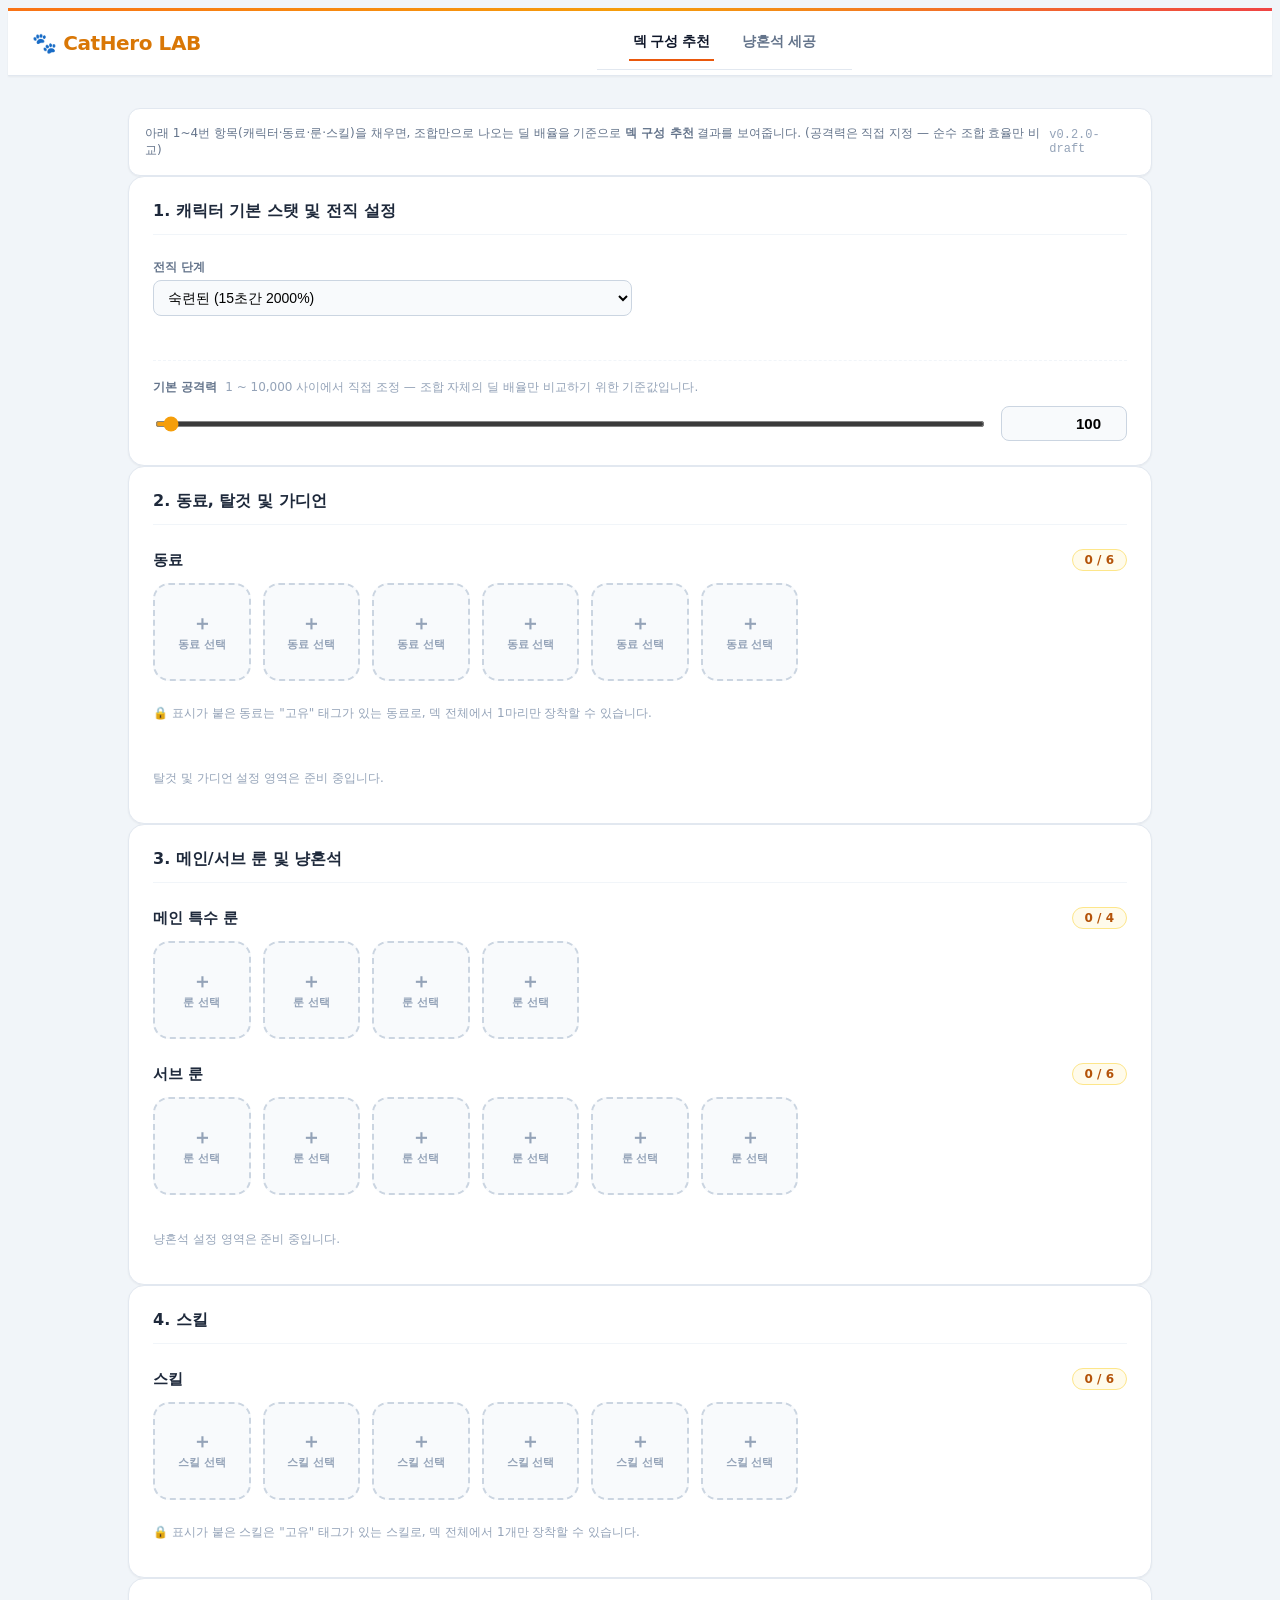
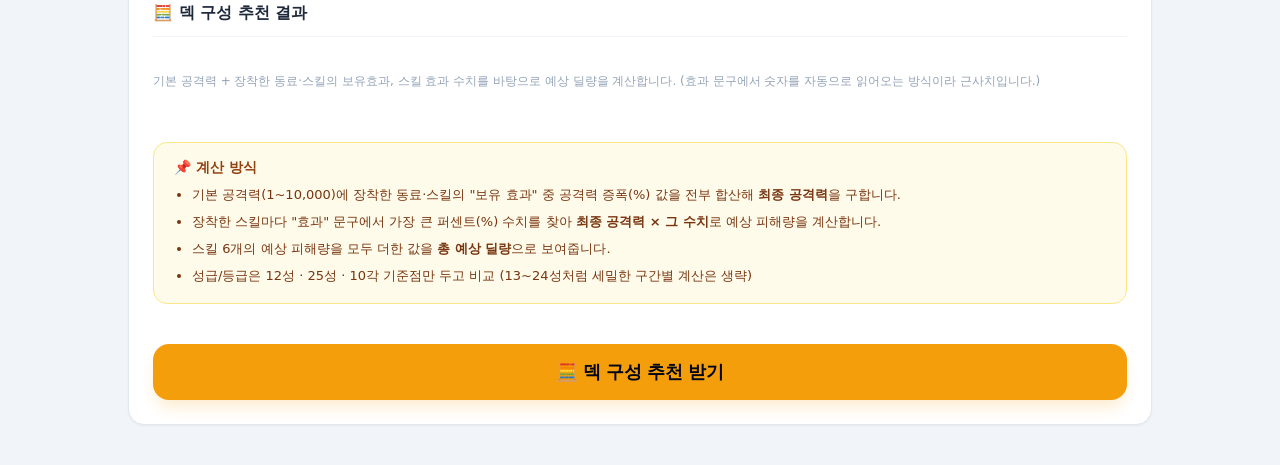
==== commit c3433b08: "Skills part Completed/calc logic prototype added" ====
--- a/index.html
+++ b/index.html
@@ -27,21 +27,7 @@
             <button type="button" id="gnb-soulstone" class="info-nav-btn" onclick="switchMainView('soulstone')">냥혼석 세공</button>
         </nav>
 
-        <!-- 헤더 우측 메뉴 (프리셋 퀵 컨트롤러) -->
         <div class="header-user-menu">
-            <div class="preset-controller">
-                <span class="preset-icon">📁</span>
-                <select id="preset-quick-select" class="preset-select" onchange="applyPreset(this.value)">
-                    <!-- js/preset.js에 의해 동적으로 채워집니다 -->
-                </select>
-
-                <button type="button" class="btn-preset-action btn-preset-save" onclick="saveCurrentPreset()" title="현재 세팅을 선택된 슬롯에 덮어쓰기">
-                    저장
-                </button>
-                <button type="button" class="btn-preset-action btn-preset-manage" onclick="togglePresetModal(true)" title="프리셋 목록 및 추가/삭제 관리">
-                    목록 관리
-                </button>
-            </div>
 
         </div>
     </header>
@@ -56,8 +42,8 @@
                 <div id="view-deckbuilder">
                     <!-- 안내 문구 카드 -->
                     <div class="info-card">
-                        <span>아래 1~3번 항목(캐릭터·동료·룬)을 채우면, 조합만으로 나오는 딜 배율을 기준으로 <b>덱 구성 추천</b> 결과를 보여줍니다. (공격력은 100 또는 1로 고정 — 순수 조합 효율만 비교)</span>
-                        <span class="info-version">v0.1.0-draft</span>
+                        <span>아래 1~4번 항목(캐릭터·동료·룬·스킬)을 채우면, 조합만으로 나오는 딜 배율을 기준으로 <b>덱 구성 추천</b> 결과를 보여줍니다. (공격력은 직접 지정 — 순수 조합 효율만 비교)</span>
+                        <span class="info-version">v0.2.0-draft</span>
                     </div>
 
                     <!-- TAB 1: 캐릭터 & 전직 -->
@@ -75,6 +61,17 @@
                             </select>
                             </div>
                         </div>
+
+                        <div class="base-atk-field">
+                            <div class="base-atk-head">
+                                <label class="form-label" for="base-atk-input" style="margin-bottom:0;">기본 공격력</label>
+                                <span class="base-atk-hint">1 ~ 10,000 사이에서 직접 조정 — 조합 자체의 딜 배율만 비교하기 위한 기준값입니다.</span>
+                            </div>
+                            <div class="base-atk-controls">
+                                <input type="range" id="base-atk-slider" min="1" max="10000" step="1" value="100">
+                                <input type="number" id="base-atk-input" min="1" max="10000" step="1" value="100">
+                            </div>
+                        </div>
                     </section>
 
                     <!-- TAB 2: 동료 & 가디언 (초기 숨김) -->
@@ -126,6 +123,24 @@
                         </div>
 
                         <p class="placeholder-text"> 냥혼석 설정 영역은 준비 중입니다.</p>
+                    </section>
+
+                    <!-- TAB 4: 스킬 -->
+                    <section id="tab-skills" class="tab-content">
+                        <h2 class="section-title">
+                            4. 스킬
+                        </h2>
+
+                        <div class="equip-block">
+                            <div class="equip-block-head">
+                                <span class="equip-block-title">스킬</span>
+                                <span class="equip-count-badge" id="skill-slot-count-badge">0 / 6</span>
+                            </div>
+                            <div id="skill-slot-grid" class="equip-slot-grid">
+                                <!-- js/skill-equip.js가 슬롯을 렌더링합니다 -->
+                            </div>
+                            <p class="placeholder-text">🔒 표시가 붙은 스킬은 "고유" 태그가 있는 스킬로, 덱 전체에서 1개만 장착할 수 있습니다.</p>
+                        </div>
                     </section>
 
                     <!-- 룬 선택 피커 모달 -->
@@ -174,25 +189,53 @@
                         </div>
                     </div>
 
-                    <!-- 덱 구성 추천 결과 (로직 준비 중) -->
+                    <!-- 스킬 선택 피커 모달 -->
+                    <div id="skill-picker-modal" class="modal-backdrop hidden" onclick="if(event.target === this) closeSkillPicker()">
+                        <div class="modal-card skill-picker-modal-card">
+                            <div class="modal-header">
+                                <h3 class="modal-title">스킬 선택</h3>
+                                <button type="button" class="modal-close-btn" onclick="closeSkillPicker()">✕</button>
+                            </div>
+
+                            <div class="db-filter-bar">
+                                <div class="filter-group">
+                                    <input type="text" id="skill-picker-search-input" class="form-input" style="width: 220px;" placeholder="🔍 스킬 이름으로 검색..." oninput="filterSkillPicker('search', this.value)">
+                                </div>
+                                <div class="filter-group" id="skill-picker-grade-filter">
+                                    <!-- js/skill-equip.js가 등급 버튼을 채웁니다 -->
+                                </div>
+                            </div>
+
+                            <div id="skill-picker-grid" class="skill-picker-grid">
+                                <!-- js/skill-equip.js가 선택 가능한 스킬 목록을 렌더링합니다 -->
+                            </div>
+                        </div>
+                    </div>
+
+                    <!-- 덱 구성 추천 결과 -->
                     <section id="panel-deck-recommend" class="tab-content">
                         <h2 class="section-title">
                             🧮 덱 구성 추천 결과
                         </h2>
-                        <p class="placeholder-text">동료/스킬/룬 조합에 따른 딜 배율을 계산해서 추천 덱을 보여줄 예정입니다. (로직 준비 중)</p>
+                        <p class="placeholder-text">기본 공격력 + 장착한 동료·스킬의 보유효과, 스킬 효과 수치를 바탕으로 예상 딜량을 계산합니다. (효과 문구에서 숫자를 자동으로 읽어오는 방식이라 근사치입니다.)</p>
 
                         <div class="deck-plan-note">
-                            <div class="deck-plan-note-title">📌 설계 기준 (진행 중인 방향)</div>
+                            <div class="deck-plan-note-title">📌 계산 방식</div>
                             <ul class="deck-plan-note-list">
-                                <li>공격력은 100 또는 1로 고정 — 오로지 동료·스킬·룬 조합 자체의 배율만으로 딜량 비교</li>
-                                <li>성급/등급은 <b>12성 · 25성 · 10각</b> 정도의 기준점만 두고 비교 (13~24성처럼 세밀한 구간별 계산은 생략 — 13성 이후부턴 기존 효과 수치만 증가하고 새 효과는 추가되지 않기 때문)</li>
-                                <li>룬 도감 · 동료 도감의 데이터(rune 데이터, companion.json)는 그대로 재사용, 별도의 열람용 도감 페이지는 두지 않음</li>
+                                <li>기본 공격력(1~10,000)에 장착한 동료·스킬의 "보유 효과" 중 공격력 증폭(%) 값을 전부 합산해 <b>최종 공격력</b>을 구합니다.</li>
+                                <li>장착한 스킬마다 "효과" 문구에서 가장 큰 퍼센트(%) 수치를 찾아 <b>최종 공격력 × 그 수치</b>로 예상 피해량을 계산합니다.</li>
+                                <li>스킬 6개의 예상 피해량을 모두 더한 값을 <b>총 예상 딜량</b>으로 보여줍니다.</li>
+                                <li>성급/등급은 12성 · 25성 · 10각 기준점만 두고 비교 (13~24성처럼 세밀한 구간별 계산은 생략)</li>
                             </ul>
                         </div>
 
-                        <button type="button" class="btn-submit" disabled>
-                            덱 구성 추천 받기 (데이터 준비 중)
+                        <button type="button" class="btn-submit" id="deck-recommend-btn" onclick="calcDeckDamage()">
+                            🧮 덱 구성 추천 받기
                         </button>
+
+                        <div id="deck-damage-result" class="deck-damage-result hidden">
+                            <!-- js/calc.js의 calcDeckDamage()가 결과를 렌더링합니다 -->
+                        </div>
                     </section>
                 </div>
                 <!-- /view-deckbuilder -->
@@ -232,7 +275,7 @@
                                 <li>각 옵션(증가능력1 · 증가능력2 · 감소능력1)마다 10번의 기회가 주어집니다.</li>
                                 <li>세공 확률은 <b>3개 옵션이 전부 공유</b>합니다 — 어느 옵션에서 성공하든 전체 확률이 -10%p, 실패하면 +10%p (예: 증가능력1 성공 65% → 증가능력2 성공 55% → 다음 실패 시 다시 65%).</li>
                                 <li>세공 확률은 75%에서 시작하며, 최저 25% · 최고 75%로 고정됩니다.</li>
-                                <li>레벨 1은 3번 성공, 레벨 2는 6번 성공, 레벨 3은 9번 성공 시 달성됩니다 (옵션별로 각자 카운트).</li>
+                                <li>레벨 1은 4번 성공, 레벨 2는 7번 성공, 레벨 3은 9번 성공 시 달성됩니다 (옵션별로 각자 카운트).</li>
                                 <li>감소능력1은 어떤 냥혼석이든 고정적으로 존재하는 옵션입니다.</li>
                             </ul>
                         </div>
@@ -244,28 +287,6 @@
         </main>
     </div>
 
-    <!-- 프리셋 목록 관리 모달 -->
-    <div id="preset-modal" class="modal-backdrop hidden" onclick="if(event.target === this) togglePresetModal(false)">
-        <div class="modal-card">
-            <div class="modal-header">
-                <h3 class="modal-title">📋 프리셋 목록 관리</h3>
-                <button type="button" class="modal-close-btn" onclick="togglePresetModal(false)">✕</button>
-            </div>
-
-            <!-- 신규 프리셋 생성 입력바 -->
-            <div class="preset-add-bar">
-                <input type="text" id="preset-new-name" class="form-input" placeholder="새 프리셋 이름 입력 (예: PVP 전용)" />
-                <button type="button" class="btn-preset-action btn-preset-save" onclick="createNewPresetFromInput()">
-                    ➕ 새 프리셋 추가
-                </button>
-            </div>
-
-            <div class="modal-divider"></div>
-
-            <!-- 프리셋 리스트 영역 -->
-            <div id="preset-modal-list" class="preset-list"></div>
-        </div>
-    </div>
 
     <!-- 덱 구성 추천 페이지 전용: 우하단 "성급 변화" 물음표 버튼 (덱 구성 추천 뷰에서만 표시) -->
     <button type="button" id="star-state-fab" class="star-state-fab hidden" onclick="openStarStateModal()" title="성급별 별 모양 및 개수 변화 보기">
@@ -289,7 +310,8 @@
     <script src="js/rune.js"></script>
     <script src="js/companion.js"></script>
     <script src="js/companion-equip.js"></script>
-    <script src="js/star-state.js"></script>
+    <script src="js/skills.js"></script>
+    <script src="js/skill-equip.js"></script>
     <script src="js/soulstone.js"></script>
     <script src="js/rune-equip.js"></script>
     <script src="js/preset.js"></script>
--- a/css/main.css
+++ b/css/main.css
@@ -1215,6 +1215,8 @@
     overflow-y: auto;
     padding: 0.25rem;
     margin-top: 0.5rem;
+    grid-template-columns: repeat(auto-fill, minmax(150px, 1fr));
+    gap: 14px;
 }
 
 .rune-card.is-taken {
@@ -2507,20 +2509,24 @@
 
 /* ==========================================================================
    13. 냥혼석 세공 (Soul Stone Crafting) 시뮬레이터 / 확률 계산기
+   ----------------------------------------------------------------------
+   깔끔하게 정리: 카드 하나 = 2행 구조(① 이름/레벨/횟수 요약줄, ② 핀+버튼 줄),
+   일관된 여백만 사용. 핀은 clip-path 다이아몬드라 겹칠 일이 없습니다.
    ========================================================================== */
 
 .page-hero-lite {
     display: flex;
     flex-direction: column;
     gap: 0.375rem;
-    margin-bottom: 0.25rem;
+    margin-bottom: 0.5rem;
 }
 
 .soulstone-toolbar {
     display: flex;
     align-items: center;
     justify-content: space-between;
-    gap: 1rem;
+    flex-wrap: wrap;
+    gap: 0.75rem;
     margin-bottom: 1rem;
 }
 
@@ -2564,6 +2570,21 @@
     border-color: #f59e0b;
 }
 
+.soulstone-global-banner {
+    display: flex;
+    align-items: center;
+    justify-content: center;
+    padding: 0.375rem 0;
+    margin-bottom: 1.25rem;
+}
+
+#soulstone-global-prob {
+    font-size: 1rem;
+    font-weight: 800;
+    color: #1e293b;
+    letter-spacing: -0.01em;
+}
+
 .soulstone-rows {
     display: flex;
     flex-direction: column;
@@ -2571,300 +2592,151 @@
 }
 
 
-/* ---- 카드 한 장 = 한 줄(증가능력1 등): 라벨 - 핀트랙 - 버튼을 전부 한 줄에 배치 ---- */
+/* ---- 카드: ① 요약줄  ② 핀 + 버튼 줄, 딱 두 줄만 ---- */
 
 .soulstone-row {
     border: 1px solid #e2e8f0;
     border-radius: 1rem;
-    padding: 1rem 1.25rem;
+    padding: 1.25rem;
     background: #ffffff;
 }
 
-.soulstone-row-main {
-    display: flex;
-    align-items: center;
-    gap: 1.5rem;
-}
-
-.soulstone-row-label-cell {
-    display: flex;
-    flex-direction: column;
-    justify-content: center;
-    gap: 0.25rem;
-    flex-shrink: 0;
-    min-width: 4.5rem;
-}
-
-.soulstone-row-label {
-    font-size: 0.9375rem;
+.ss-d-header {
+    display: flex;
+    align-items: center;
+    gap: 0.625rem;
+    margin-bottom: 1rem;
+}
+
+.ss-d-label {
+    font-size: 1rem;
     font-weight: 800;
     color: #1e293b;
-    white-space: nowrap;
-}
-
-.soulstone-row-substatus {
-    display: flex;
-    align-items: center;
-    gap: 0.375rem;
-}
-
-.soulstone-global-banner {
-    display: flex;
-    align-items: center;
-    justify-content: center;
-    padding: 0.25rem 0;
-    margin-bottom: 0.875rem;
-}
-
-#soulstone-global-prob {
-    font-size: 0.9375rem;
-    font-weight: 800;
-    color: #1e293b;
-    letter-spacing: -0.01em;
-}
-
-.soulstone-row-level {
-    font-size: 0.6875rem;
+}
+
+.ss-d-level {
+    font-size: 0.75rem;
     font-weight: 800;
     color: #94a3b8;
     background: #f1f5f9;
     border-radius: 999px;
-    padding: 0.125rem 0.5rem;
-    white-space: nowrap;
-}
-
-.soulstone-row-level.on {
+    padding: 0.2rem 0.7rem;
+}
+
+.ss-d-level.on {
     color: #b45309;
     background: #fffbeb;
     border: 1px solid #fde68a;
 }
 
-.soulstone-row-count {
-    font-size: 0.6875rem;
+.ss-d-count {
+    font-size: 0.75rem;
     font-weight: 700;
     color: #94a3b8;
-    white-space: nowrap;
-}
-
-
-/* ---- 핀 트랙(내용 크기만큼만) + 버튼(오른쪽, 높이 꽉 채워 균등 배치), 서로 30px 간격 ---- */
-
-.soulstone-row-pips-actions {
-    display: flex;
-    align-items: stretch;
-    justify-content: flex-start;
-    gap: 2.875rem;
+    margin-left: auto;
+}
+
+.ss-d-body {
+    display: flex;
+    align-items: center;
+    gap: 1.5rem;
+}
+
+.ss-d-pip-row {
+    display: flex;
+    gap: 0.5rem;
     flex: 1;
     min-width: 0;
 }
 
-.soulstone-row-actions {
-    display: flex;
-    flex-direction: row;
-    gap: 0.5rem;
+.ss-d-pip-cell {
+    display: flex;
+    flex-direction: column;
+    align-items: center;
+    gap: 0.25rem;
+    width: 2.25rem;
     flex-shrink: 0;
-    padding-left: 0.875rem;
-    border-left: 1px dashed #e2e8f0;
-}
-
-.soulstone-small-btn {
-    flex: 1;
-    width: 5.5rem;
-    padding: 0.625rem 0;
-    border-radius: 0.625rem;
-    border: 1px solid #e2e8f0;
-    background: #f8fafc;
-    color: #475569;
-    font-size: 0.9375rem;
-    font-weight: 800;
-    cursor: pointer;
-    transition: all 0.12s ease;
-}
-
-.soulstone-small-btn:hover:not(:disabled) {
-    background: #f1f5f9;
-    border-color: #cbd5e1;
-}
-
-.soulstone-small-btn:disabled {
-    opacity: 0.4;
-    cursor: default;
-}
-
-
-/* ---- 핀(마름모) 트랙 + 그 아래 레벨 달성 위치 마커, 같은 gap으로 줄맞춤 ---- */
-
-.soulstone-pip-track {
-    flex: 0 0 auto;
-    min-width: 0;
-    max-width: 100%;
-    overflow-x: auto;
-    -webkit-overflow-scrolling: touch;
-    padding-bottom: 0.25rem;
-}
-
-.soulstone-pip-row,
-.soulstone-pip-markers {
-    display: flex;
-    gap: 0.75rem;
-    flex-wrap: nowrap;
-}
-
-.soulstone-pip-markers {
-    margin-top: 0.25rem;
-}
-
-.soulstone-pip {
+}
+
+.ss-d-pip {
     width: 1.625rem;
     height: 1.625rem;
-    border: 2px solid #93c5fd;
-    border-radius: 0.25rem;
     transform: rotate(45deg);
     flex-shrink: 0;
     position: relative;
-    background: #ffffff;
-    transition: all 0.12s ease;
-}
-
-.soulstone-pip.down {
+    border-width: 2px;
+    border-style: solid;
+    border-color: rgb(147, 197, 253);
+    border-image: none;
+    border-radius: 0.25rem;
+    background: rgb(255, 255, 255);
+    transition: 0.12s;
+}
+
+.ss-d-pip.down {
     border-color: #fca5a5;
 }
 
-.soulstone-pip.success {
+.ss-d-pip.success {
     background: #3b82f6;
     border-color: #3b82f6;
 }
 
-.soulstone-pip.down.success {
+.ss-d-pip.down.success {
     background: #ef4444;
     border-color: #ef4444;
 }
 
-.soulstone-pip.fail {
+.ss-d-pip.fail {
     background: #e2e8f0;
     border-color: #cbd5e1;
 }
 
-.soulstone-pip.success::after,
-.soulstone-pip.fail::after {
-    content: "";
-    position: absolute;
-    inset: 0;
-    display: flex;
-    align-items: center;
-    justify-content: center;
-    transform: rotate(-45deg);
-    font-size: 0.75rem;
-    font-weight: 900;
-}
-
-.soulstone-pip.success::after {
-    content: "✓";
-    color: #ffffff;
-}
-
-.soulstone-pip.fail::after {
-    content: "✕";
-    color: #94a3b8;
+.ss-d-pip-mark {
     font-size: 0.625rem;
-}
-
-.soulstone-marker-cell {
-    width: 1.625rem;
+    font-weight: 800;
+    color: transparent;
+    line-height: 1;
+}
+
+.ss-d-pip-mark.has-mark {
+    color: #b45309;
+}
+
+.ss-d-actions {
+    display: flex;
+    gap: 0.5rem;
     flex-shrink: 0;
-    text-align: center;
-    font-size: 0.625rem;
-    font-weight: 800;
-    color: transparent;
-}
-
-.soulstone-marker-cell.has-mark {
-    color: #b45309;
-}
-
-
-/* ---- 반응형: 좁은 화면에서는 라벨/버튼은 고정, 핀 트랙만 가로 스크롤 ---- */
-
-@media (max-width: 768px) {
-    .soulstone-row {
-        padding: 0.875rem 1rem;
-    }
-    .soulstone-row-main {
-        gap: 0.875rem;
-    }
-    .soulstone-row-label-cell {
-        min-width: 3.5rem;
-    }
-    .soulstone-row-label {
-        font-size: 0.8125rem;
-        white-space: normal;
-        line-height: 1.2;
-    }
-    .soulstone-row-pips-actions {
-        gap: 0.875rem;
-    }
-    .soulstone-pip {
-        width: 1.25rem;
-        height: 1.25rem;
-        flex-shrink: 0;
-    }
-    .soulstone-marker-cell {
-        width: 1.25rem;
-        font-size: 0.5625rem;
-        flex-shrink: 0;
-    }
-    .soulstone-pip-row,
-    .soulstone-pip-markers {
-        gap: 0.625rem;
-    }
-    .soulstone-row-actions {
-        flex-direction: column;
-        gap: 0.5rem;
-    }
-    .soulstone-small-btn {
-        width: 3.5rem;
-        padding: 0.5rem 0;
-        font-size: 0.75rem;
-    }
-    .soulstone-toolbar {
-        flex-wrap: wrap;
-        gap: 0.625rem;
-    }
-    .soulstone-toolbar-btn {
-        padding: 0.5rem 0.875rem;
-        font-size: 0.8125rem;
-    }
-}
-
-@media (max-width: 480px) {
-    .soulstone-row-main {
-        gap: 0.625rem;
-    }
-    .soulstone-row-label-cell {
-        min-width: 3rem;
-    }
-    .soulstone-row-label {
-        font-size: 0.75rem;
-    }
-    .soulstone-row-substatus {
-        flex-direction: column;
-        align-items: flex-start;
-        gap: 0.1875rem;
-    }
-    .soulstone-row-pips-actions {
-        gap: 0.625rem;
-    }
-    .soulstone-pip {
-        width: 1.125rem;
-        height: 1.125rem;
-    }
-    .soulstone-marker-cell {
-        width: 1.125rem;
-        font-size: 0.5rem;
-    }
-    .soulstone-small-btn {
-        width: 3rem;
-        font-size: 0.6875rem;
+}
+
+.ss-d-btn {
+    padding: 0.625rem 1.25rem;
+    border-radius: 0.625rem;
+    border: 2px solid #cbd5e1;
+    background: #ffffff;
+    color: #334155;
+    font-size: 0.875rem;
+    font-weight: 800;
+    cursor: pointer;
+    transition: all 0.12s ease;
+}
+
+.ss-d-btn:hover:not(:disabled) {
+    background: #f8fafc;
+    border-color: #94a3b8;
+}
+
+.ss-d-btn:disabled {
+    opacity: 0.4;
+    cursor: default;
+}
+
+@media (max-width: 900px) {
+    .ss-d-pip-cell {
+        width: 1.875rem;
+    }
+    .ss-d-pip-row {
+        gap: 0.375rem;
     }
 }
 
@@ -2872,9 +2744,9 @@
 /* ==========================================================================
    14. 냥혼석 세공 - 모바일 전용 레이아웃 (반응형 대신 완전히 별도 디자인)
    ----------------------------------------------------------------------
-   데스크톱 카드(회전 마름모 + 한 줄 배치)와 완전히 분리된 마크업/스타일.
+   데스크톱 카드와는 완전히 분리된 마크업/스타일 (핀은 둘 다 clip-path 사용).
    768px 이하에서는 데스크톱 카드를 숨기고 이 모바일 카드만 보여줍니다.
-   핀은 회전 대신 clip-path로 그려서애초에 겹침 문제가 발생하지 않습니다.
+   핀은 clip-path로 그려서 애초에 겹침 문제가 발생하지 않습니다.
    ========================================================================== */
 
 .soulstone-row-mobile {
@@ -2951,12 +2823,18 @@
 }
 
 .ss-m-pip {
-    width: 100%;
-    aspect-ratio: 1 / 1;
-    display: block;
-    background: #ffffff;
-    border: 2px solid #93c5fd;
-    clip-path: polygon(50% 0%, 100% 50%, 50% 100%, 0% 50%);
+    width: 1.625rem;
+    height: 1.625rem;
+    transform: rotate(45deg);
+    flex-shrink: 0;
+    position: relative;
+    border-width: 2px;
+    border-style: solid;
+    border-color: rgb(147, 197, 253);
+    border-image: none;
+    border-radius: 0.25rem;
+    background: rgb(255, 255, 255);
+    transition: 0.12s;
 }
 
 .ss-m-pip.down {
@@ -2998,16 +2876,17 @@
     flex: 1;
     padding: 0.75rem 0;
     border-radius: 0.75rem;
-    border: 1px solid #e2e8f0;
+    border: 2px solid #cbd5e1;
+    background: #ffffff;
+    color: #334155;
+    font-size: 0.9375rem;
+    font-weight: 800;
+    cursor: pointer;
+}
+
+.ss-m-btn:active:not(:disabled) {
     background: #f8fafc;
-    color: #475569;
-    font-size: 0.9375rem;
-    font-weight: 800;
-    cursor: pointer;
-}
-
-.ss-m-btn:active:not(:disabled) {
-    background: #f1f5f9;
+    border-color: #94a3b8;
 }
 
 .ss-m-btn:disabled {
@@ -3152,4 +3031,243 @@
     .companion-picker-name {
         font-size: 0.625rem;
     }
+}
+
+
+/* ==========================================================================
+   16. 스킬 장착 선택 피커 (덱 구성 추천 - 스킬 슬롯 클릭 시 뜨는 모달)
+   ----------------------------------------------------------------------
+   동료 피커(.companion-picker-*)와 시각적 언어는 비슷하지만, 클래스는
+   완전히 분리해서 스킬 쪽만 독립적으로 손볼 수 있게 했습니다.
+   ========================================================================== */
+
+.skill-type-badge {
+    font-size: 0.75rem;
+    font-weight: 800;
+    padding: 0.125rem 0.5rem;
+    border-radius: 0.375rem;
+    background-color: #e2e8f0;
+    color: #334155;
+}
+
+.skill-picker-modal-card {
+    max-width: 42rem;
+    max-height: 85vh;
+    display: flex;
+    flex-direction: column;
+}
+
+.skill-picker-grid {
+    display: grid;
+    grid-template-columns: repeat(auto-fill, minmax(150px, 1fr));
+    gap: 14px;
+    padding: 2px;
+    overflow-y: auto;
+    margin-top: 0.5rem;
+}
+
+.skill-picker-empty {
+    grid-column: 1 / -1;
+    text-align: center;
+    padding: 2rem;
+    color: #94a3b8;
+}
+
+.skill-picker-grid .skill-picker-card {
+    display: flex;
+    flex-direction: column;
+    align-items: center;
+    gap: 6px;
+    padding: 14px 8px;
+    background: #ffffff;
+    border: 1px solid #e2e8f0;
+    border-radius: 14px;
+    position: relative;
+    box-shadow: 0 1px 2px rgba(0, 0, 0, 0.05);
+    cursor: pointer;
+    transition: all 0.12s ease;
+}
+
+.skill-picker-grid .skill-picker-card:hover {
+    border-color: #f59e0b;
+    transform: translateY(-2px);
+}
+
+.skill-picker-grid .skill-picker-card.is-current {
+    border-color: #f59e0b;
+    box-shadow: 0 0 0 2px #fde68a;
+}
+
+.skill-picker-grid .skill-picker-card.is-disabled {
+    opacity: 0.4;
+    cursor: not-allowed;
+}
+
+.skill-picker-grid .skill-picker-card.is-disabled:hover {
+    transform: none;
+    border-color: #e2e8f0;
+}
+
+.skill-picker-img-wrapper {
+    display: flex;
+    justify-content: center;
+    align-items: center;
+}
+
+.skill-picker-icon {
+    width: 56px;
+    height: 56px;
+    object-fit: contain;
+}
+
+.skill-picker-name {
+    font-size: 0.8125rem;
+    font-weight: 700;
+    color: #1e293b;
+    text-align: center;
+    word-break: keep-all;
+}
+
+.skill-picker-cooldown {
+    font-size: 0.6875rem;
+    font-weight: 700;
+    color: #94a3b8;
+}
+
+.skill-picker-badge {
+    position: absolute;
+    top: 6px;
+    right: 6px;
+    font-size: 9px;
+    font-weight: 800;
+    padding: 2px 6px;
+    border-radius: 999px;
+    z-index: 2;
+}
+
+.skill-picker-badge.current {
+    background: #f59e0b;
+    color: #ffffff;
+}
+
+.skill-picker-badge.taken {
+    background: #e2e8f0;
+    color: #64748b;
+}
+
+.skill-picker-badge.locked {
+    background: #fee2e2;
+    color: #b91c1c;
+}
+
+@media (max-width: 768px) {
+    .skill-picker-grid {
+        grid-template-columns: repeat(auto-fill, minmax(96px, 1fr));
+        gap: 10px;
+    }
+    .skill-picker-grid .skill-picker-card {
+        padding: 8px 6px;
+    }
+    .skill-picker-icon {
+        width: 36px;
+        height: 36px;
+    }
+    .skill-picker-name {
+        font-size: 0.625rem;
+    }
+}
+
+
+/* ==========================================================================
+   17. 덱 구성 추천 - 기본 공격력 컨트롤 + 딜량 계산 결과
+   ========================================================================== */
+
+.base-atk-field {
+    margin-top: 1.25rem;
+    padding-top: 1.125rem;
+    border-top: 1px dashed #f1f5f9;
+}
+
+.base-atk-head {
+    display: flex;
+    align-items: baseline;
+    flex-wrap: wrap;
+    gap: 0.5rem;
+    margin-bottom: 0.625rem;
+}
+
+.base-atk-hint {
+    font-size: 0.75rem;
+    color: #94a3b8;
+}
+
+.base-atk-controls {
+    display: flex;
+    align-items: center;
+    gap: 0.875rem;
+}
+
+.base-atk-controls input[type="range"] {
+    flex: 1;
+    accent-color: #f59e0b;
+    height: 0.375rem;
+}
+
+.base-atk-controls input[type="number"] {
+    width: 6.5rem;
+    flex-shrink: 0;
+    border: 1px solid #cbd5e1;
+    border-radius: 0.5rem;
+    padding: 0.5rem 0.625rem;
+    background-color: #f8fafc;
+    font-size: 0.9375rem;
+    font-weight: 800;
+    text-align: right;
+    outline: none;
+}
+
+.base-atk-controls input[type="number"]:focus {
+    box-shadow: 0 0 0 2px #f59e0b;
+}
+
+.deck-damage-result {
+    margin-top: 0.25rem;
+    padding: 1.125rem 1.25rem;
+    border: 1px solid #e2e8f0;
+    border-radius: 0.875rem;
+    background: #f8fafc;
+}
+
+.deck-damage-skill-breakdown {
+    margin-top: 1rem;
+    padding-top: 0.875rem;
+    border-top: 1px dashed #e2e8f0;
+}
+
+.deck-damage-breakdown-label {
+    display: block;
+    font-size: 0.8125rem;
+    font-weight: 800;
+    color: #94a3b8;
+    margin-bottom: 0.5rem;
+}
+
+.deck-damage-total {
+    display: flex;
+    align-items: center;
+    justify-content: space-between;
+    margin-top: 1rem;
+    padding: 0.875rem 1rem;
+    background: linear-gradient(135deg, #fff7ed, #fef3c7);
+    border: 1px solid #fde68a;
+    border-radius: 0.75rem;
+    font-size: 0.9375rem;
+    font-weight: 800;
+    color: #b45309;
+}
+
+.deck-damage-total b {
+    font-size: 1.25rem;
+    font-weight: 900;
+    color: #92400e;
 }
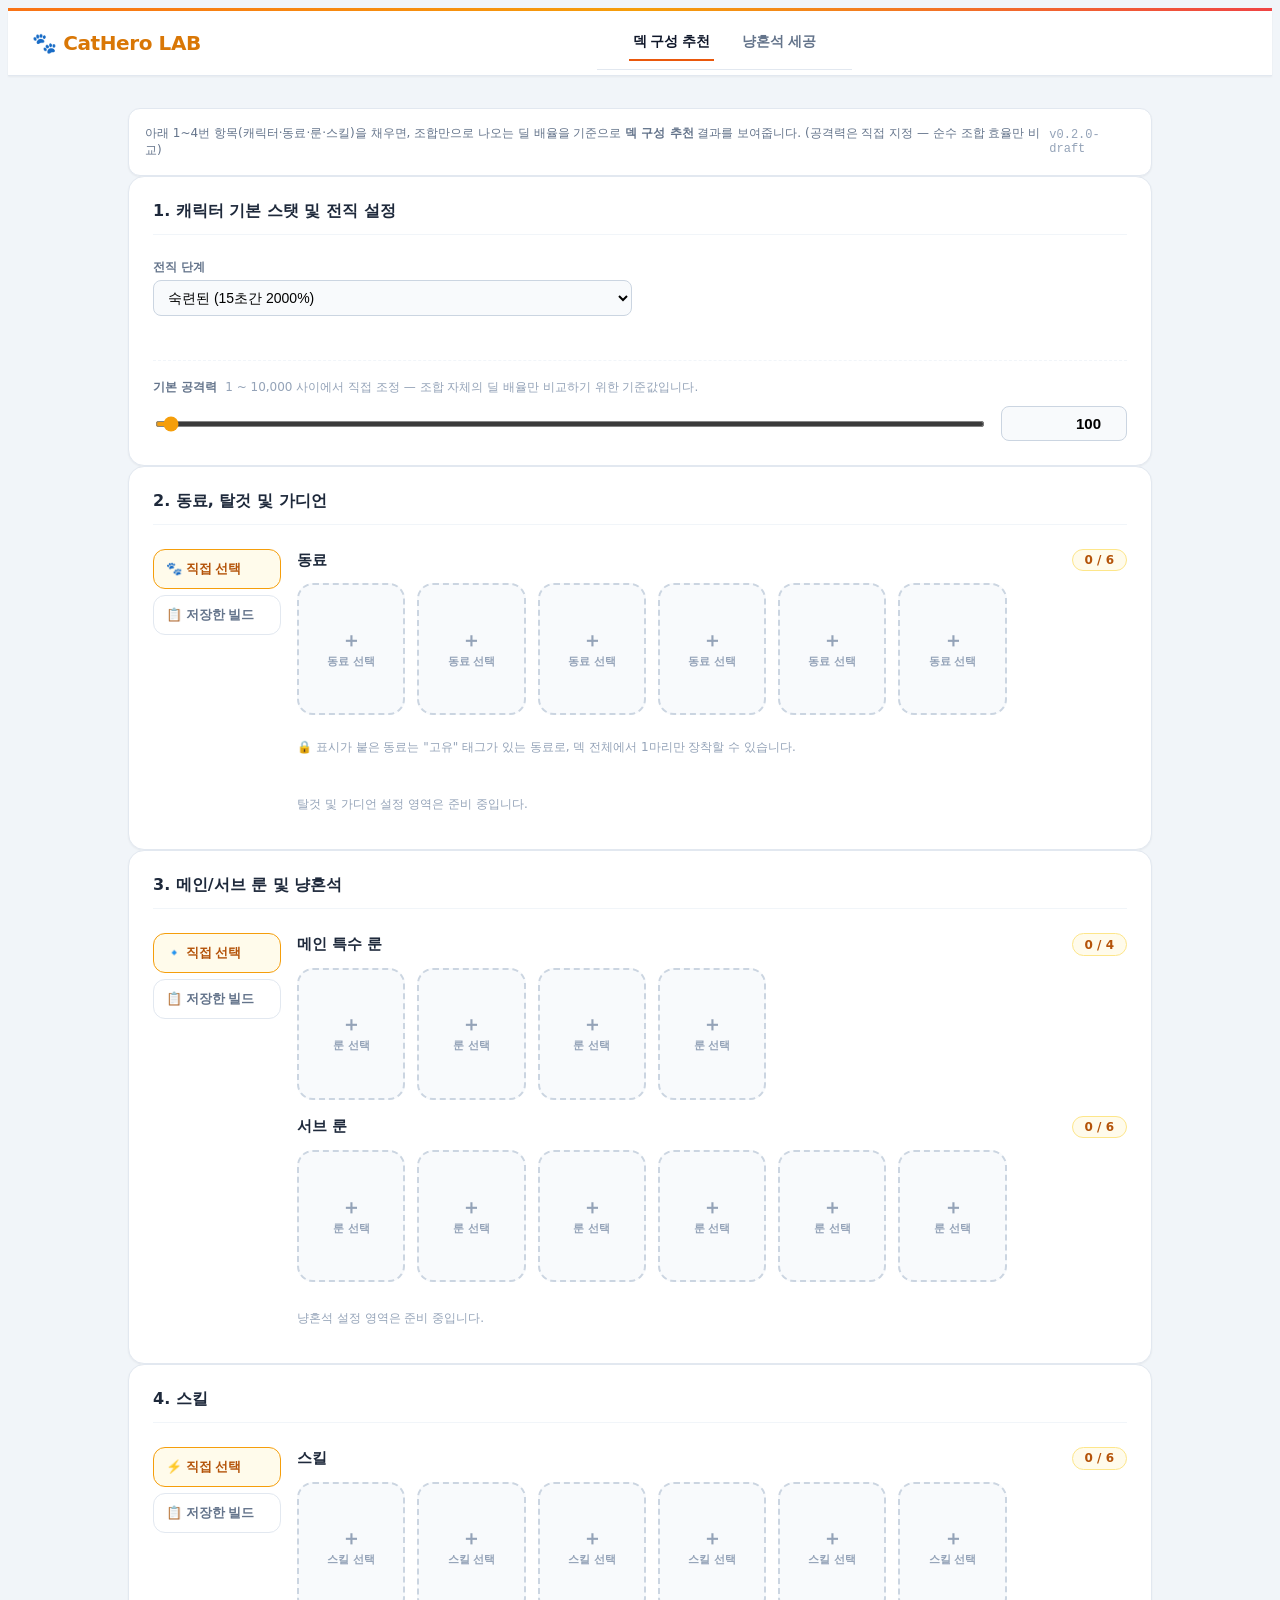
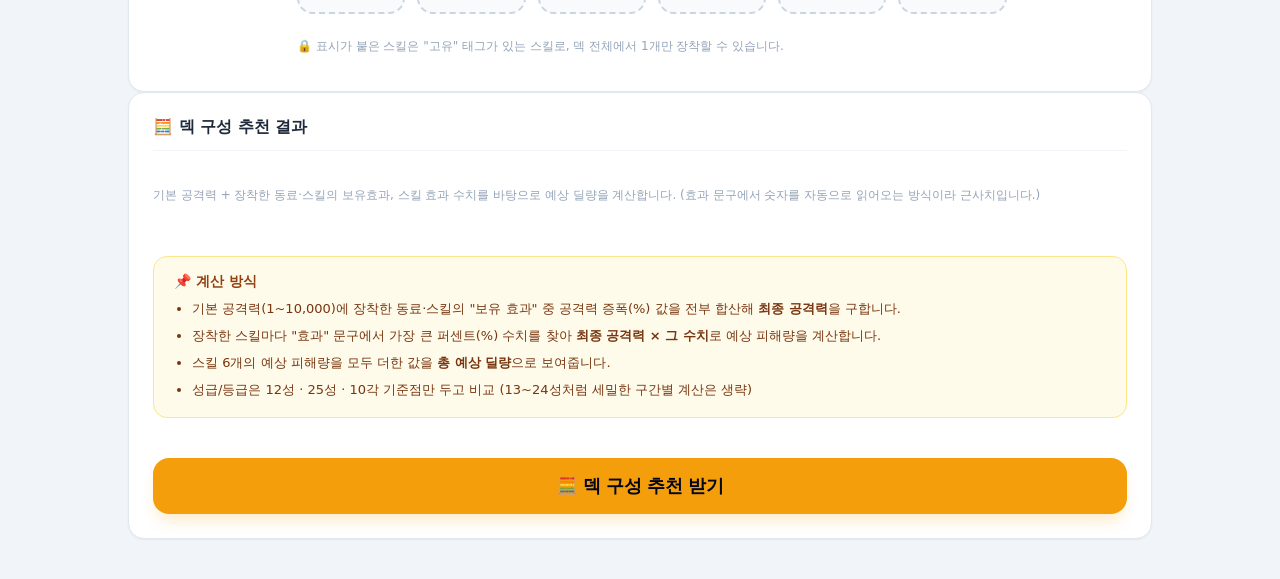
==== commit 7cff295a: "Calc Logic/Companion Data/Rune+Skill+Companion logic added + updated" ====
--- a/index.html
+++ b/index.html
@@ -80,18 +80,40 @@
                             2. 동료, 탈것 및 가디언
                         </h2>
 
-                        <div class="equip-block">
-                            <div class="equip-block-head">
-                                <span class="equip-block-title">동료</span>
-                                <span class="equip-count-badge" id="companion-slot-count-badge">0 / 6</span>
-                            </div>
-                            <div id="companion-slot-grid" class="equip-slot-grid">
-                                <!-- js/companion-equip.js가 슬롯을 렌더링합니다 -->
-                            </div>
-                            <p class="placeholder-text">🔒 표시가 붙은 동료는 "고유" 태그가 있는 동료로, 덱 전체에서 1마리만 장착할 수 있습니다.</p>
-                        </div>
-
-                        <p class="placeholder-text">탈것 및 가디언 설정 영역은 준비 중입니다.</p>
+                        <div class="section-side-layout" data-section-key="companions">
+                            <div class="section-side-tabs">
+                                <button type="button" class="side-tab-btn active" data-panel="manual" onclick="switchSidePanel('companions', this)">🐾 직접 선택</button>
+                                <button type="button" class="side-tab-btn" data-panel="builds" onclick="switchSidePanel('companions', this)">📋 저장한 빌드</button>
+                            </div>
+
+                            <div class="section-side-content">
+                                <div class="section-side-panel" data-panel="manual">
+                                    <div class="equip-block">
+                                        <div class="equip-block-head">
+                                            <span class="equip-block-title">동료</span>
+                                            <span class="equip-count-badge" id="companion-slot-count-badge">0 / 6</span>
+                                        </div>
+                                        <div id="companion-slot-grid" class="equip-slot-grid">
+                                            <!-- js/companion-equip.js가 슬롯을 렌더링합니다 -->
+                                        </div>
+                                        <p class="placeholder-text">🔒 표시가 붙은 동료는 "고유" 태그가 있는 동료로, 덱 전체에서 1마리만 장착할 수 있습니다.</p>
+                                    </div>
+
+                                    <p class="placeholder-text">탈것 및 가디언 설정 영역은 준비 중입니다.</p>
+                                </div>
+
+                                <div class="section-side-panel hidden" data-panel="builds">
+                                    <p class="build-panel-desc">빌드 하나는 동료·룬·스킬 조합을 통째로 저장합니다. 아래 목록에서 빌드를 고르면 세 파트가 한 번에 그 조합으로 장착됩니다.</p>
+                                    <div class="build-save-bar">
+                                        <input type="text" id="build-name-input-companions" class="form-input" placeholder="예: 늑대 딜러 세팅" maxlength="20">
+                                        <button type="button" class="btn-preset-action btn-preset-save" onclick="saveCurrentBuild('companions')">＋ 현재 조합 저장</button>
+                                    </div>
+                                    <div class="preset-list build-list" id="build-list-companions">
+                                        <!-- js/build.js가 저장된 빌드 목록을 렌더링합니다 -->
+                                    </div>
+                                </div>
+                            </div>
+                        </div>
                     </section>
 
                     <!-- TAB 3: 룬 & 냥혼석 (초기 숨김) -->
@@ -100,29 +122,51 @@
                             3. 메인/서브 룬 및 냥혼석
                         </h2>
 
-                        <!-- 메인(특수) 룬 장착 슬롯 (최대 4개) -->
-                        <div class="equip-block">
-                            <div class="equip-block-head">
-                                <span class="equip-block-title">메인 특수 룬</span>
-                                <span class="equip-count-badge" id="main-rune-count-badge">0 / 4</span>
-                            </div>
-                            <div id="main-rune-slot-grid" class="equip-slot-grid">
-                                <!-- js/rune-equip.js가 슬롯 4개를 렌더링합니다 -->
-                            </div>
-                        </div>
-
-                        <!-- 서브 룬 장착 슬롯 (최대 6개) -->
-                        <div class="equip-block">
-                            <div class="equip-block-head">
-                                <span class="equip-block-title">서브 룬</span>
-                                <span class="equip-count-badge" id="sub-rune-count-badge">0 / 6</span>
-                            </div>
-                            <div id="sub-rune-slot-grid" class="equip-slot-grid">
-                                <!-- js/rune-equip.js가 슬롯 6개를 렌더링합니다 -->
-                            </div>
-                        </div>
-
-                        <p class="placeholder-text"> 냥혼석 설정 영역은 준비 중입니다.</p>
+                        <div class="section-side-layout" data-section-key="runes">
+                            <div class="section-side-tabs">
+                                <button type="button" class="side-tab-btn active" data-panel="manual" onclick="switchSidePanel('runes', this)">🔹 직접 선택</button>
+                                <button type="button" class="side-tab-btn" data-panel="builds" onclick="switchSidePanel('runes', this)">📋 저장한 빌드</button>
+                            </div>
+
+                            <div class="section-side-content">
+                                <div class="section-side-panel" data-panel="manual">
+                                    <!-- 메인(특수) 룬 장착 슬롯 (최대 4개) -->
+                                    <div class="equip-block">
+                                        <div class="equip-block-head">
+                                            <span class="equip-block-title">메인 특수 룬</span>
+                                            <span class="equip-count-badge" id="main-rune-count-badge">0 / 4</span>
+                                        </div>
+                                        <div id="main-rune-slot-grid" class="equip-slot-grid">
+                                            <!-- js/rune-equip.js가 슬롯 4개를 렌더링합니다 -->
+                                        </div>
+                                    </div>
+
+                                    <!-- 서브 룬 장착 슬롯 (최대 6개) -->
+                                    <div class="equip-block">
+                                        <div class="equip-block-head">
+                                            <span class="equip-block-title">서브 룬</span>
+                                            <span class="equip-count-badge" id="sub-rune-count-badge">0 / 6</span>
+                                        </div>
+                                        <div id="sub-rune-slot-grid" class="equip-slot-grid">
+                                            <!-- js/rune-equip.js가 슬롯 6개를 렌더링합니다 -->
+                                        </div>
+                                    </div>
+
+                                    <p class="placeholder-text"> 냥혼석 설정 영역은 준비 중입니다.</p>
+                                </div>
+
+                                <div class="section-side-panel hidden" data-panel="builds">
+                                    <p class="build-panel-desc">빌드 하나는 동료·룬·스킬 조합을 통째로 저장합니다. 아래 목록에서 빌드를 고르면 세 파트가 한 번에 그 조합으로 장착됩니다.</p>
+                                    <div class="build-save-bar">
+                                        <input type="text" id="build-name-input-runes" class="form-input" placeholder="예: 늑대 딜러 세팅" maxlength="20">
+                                        <button type="button" class="btn-preset-action btn-preset-save" onclick="saveCurrentBuild('runes')">＋ 현재 조합 저장</button>
+                                    </div>
+                                    <div class="preset-list build-list" id="build-list-runes">
+                                        <!-- js/build.js가 저장된 빌드 목록을 렌더링합니다 -->
+                                    </div>
+                                </div>
+                            </div>
+                        </div>
                     </section>
 
                     <!-- TAB 4: 스킬 -->
@@ -131,15 +175,37 @@
                             4. 스킬
                         </h2>
 
-                        <div class="equip-block">
-                            <div class="equip-block-head">
-                                <span class="equip-block-title">스킬</span>
-                                <span class="equip-count-badge" id="skill-slot-count-badge">0 / 6</span>
-                            </div>
-                            <div id="skill-slot-grid" class="equip-slot-grid">
-                                <!-- js/skill-equip.js가 슬롯을 렌더링합니다 -->
-                            </div>
-                            <p class="placeholder-text">🔒 표시가 붙은 스킬은 "고유" 태그가 있는 스킬로, 덱 전체에서 1개만 장착할 수 있습니다.</p>
+                        <div class="section-side-layout" data-section-key="skills">
+                            <div class="section-side-tabs">
+                                <button type="button" class="side-tab-btn active" data-panel="manual" onclick="switchSidePanel('skills', this)">⚡ 직접 선택</button>
+                                <button type="button" class="side-tab-btn" data-panel="builds" onclick="switchSidePanel('skills', this)">📋 저장한 빌드</button>
+                            </div>
+
+                            <div class="section-side-content">
+                                <div class="section-side-panel" data-panel="manual">
+                                    <div class="equip-block">
+                                        <div class="equip-block-head">
+                                            <span class="equip-block-title">스킬</span>
+                                            <span class="equip-count-badge" id="skill-slot-count-badge">0 / 6</span>
+                                        </div>
+                                        <div id="skill-slot-grid" class="equip-slot-grid">
+                                            <!-- js/skill-equip.js가 슬롯을 렌더링합니다 -->
+                                        </div>
+                                        <p class="placeholder-text">🔒 표시가 붙은 스킬은 "고유" 태그가 있는 스킬로, 덱 전체에서 1개만 장착할 수 있습니다.</p>
+                                    </div>
+                                </div>
+
+                                <div class="section-side-panel hidden" data-panel="builds">
+                                    <p class="build-panel-desc">빌드 하나는 동료·룬·스킬 조합을 통째로 저장합니다. 아래 목록에서 빌드를 고르면 세 파트가 한 번에 그 조합으로 장착됩니다.</p>
+                                    <div class="build-save-bar">
+                                        <input type="text" id="build-name-input-skills" class="form-input" placeholder="예: 늑대 딜러 세팅" maxlength="20">
+                                        <button type="button" class="btn-preset-action btn-preset-save" onclick="saveCurrentBuild('skills')">＋ 현재 조합 저장</button>
+                                    </div>
+                                    <div class="preset-list build-list" id="build-list-skills">
+                                        <!-- js/build.js가 저장된 빌드 목록을 렌더링합니다 -->
+                                    </div>
+                                </div>
+                            </div>
                         </div>
                     </section>
 
@@ -315,6 +381,7 @@
     <script src="js/soulstone.js"></script>
     <script src="js/rune-equip.js"></script>
     <script src="js/preset.js"></script>
+    <script src="js/build.js"></script>
     <script src="js/calc.js"></script>
     <script src="js/main.js"></script>
 </body>
--- a/css/main.css
+++ b/css/main.css
@@ -1112,11 +1112,21 @@
     display: grid;
     grid-template-columns: repeat(auto-fill, minmax(96px, 1fr));
     gap: 0.75rem;
+    min-width: 0;
+    width: 100%;
 }
 
 .equip-slot {
     position: relative;
-    aspect-ratio: 1 / 1;
+    /* 예전에는 aspect-ratio: 1/1(정사각형 고정) + overflow: hidden 이었는데,
+       이미지+이름(최대 2줄)+등급 배지가 모두 들어가면 좁은 화면(모바일 4열)에서
+       정사각형 높이보다 내용물이 더 길어져 배지가 잘리거나 겹쳐 보이는
+       문제가 있었습니다. 높이를 내용물에 맞춰 자동으로 늘어나게 바꾸고
+       min-height로 카드 크기를 맞춥니다. */
+    min-height: 7rem;
+    min-width: 0;
+    max-width: 100%;
+    overflow: visible;
     border-radius: 1rem;
     display: flex;
     flex-direction: column;
@@ -1174,6 +1184,8 @@
     font-weight: 700;
     line-height: 1.15;
     word-break: keep-all;
+    overflow-wrap: anywhere;
+    max-width: 100%;
     color: #1e293b;
 }
 
@@ -1202,6 +1214,17 @@
 }
 
 
+/* 장착 슬롯 안의 등급/타입 배지는 도감 카드용 기본 크기(0.75rem)보다
+   한 단계 작게 써서, 이름이 2줄이 되어도 카드 높이 안에 여유 있게 들어가도록 합니다. */
+
+.equip-slot .companion-type-badge,
+.equip-slot .rune-type-badge,
+.equip-slot .skill-type-badge {
+    font-size: 0.625rem;
+    padding: 0.1rem 0.4rem;
+}
+
+
 /* 룬 선택 피커 모달 */
 
 .rune-picker-card {
@@ -1409,14 +1432,21 @@
         word-break: keep-all;
         overflow-wrap: break-word;
     }
-    /* 장착 슬롯 (메인/서브 룬) */
+    /* 장착 슬롯 (메인/서브 룬, 동료, 스킬 공용) */
     .equip-slot-grid {
         grid-template-columns: repeat(auto-fill, minmax(78px, 1fr));
         gap: 0.5rem;
     }
+    .equip-slot {
+        min-height: 6.25rem;
+        padding: 0.4rem;
+    }
     .equip-slot-img {
         width: 32px;
         height: 32px;
+    }
+    .equip-slot-name {
+        font-size: 0.625rem;
     }
     /* 빌드 추천 / 룬 카드 클릭 상세 모달 */
     .rune-modal-card,
@@ -1495,9 +1525,31 @@
     }
     .equip-slot-grid {
         grid-template-columns: repeat(4, 1fr);
+        gap: 0.4rem;
+    }
+    .equip-slot {
+        min-height: 5.75rem;
+        padding: 0.35rem 0.25rem;
+        gap: 0.15rem;
+    }
+    .equip-slot-img {
+        width: 28px;
+        height: 28px;
     }
     .equip-slot-name {
-        font-size: 0.625rem;
+        font-size: 0.5625rem;
+        line-height: 1.1;
+    }
+    .equip-slot .companion-type-badge,
+    .equip-slot .rune-type-badge,
+    .equip-slot .skill-type-badge {
+        font-size: 0.5625rem;
+        padding: 0.05rem 0.3rem;
+    }
+    .equip-slot-remove {
+        width: 1.0625rem;
+        height: 1.0625rem;
+        font-size: 0.5625rem;
     }
     /* 빌드 추천 룬 칩: 줄바꿈 되면서 작게 */
     .build-rune-chip {
@@ -3270,4 +3322,270 @@
     font-size: 1.25rem;
     font-weight: 900;
     color: #92400e;
+}
+
+
+/* ==========================================================================
+   18. 덱 구성 추천 - 성급 기준별(12성/25성/25성 10각) 딜량 비교
+   ----------------------------------------------------------------------
+   calc.js의 calcDeckDamage()가 만드는 마크업과 짝을 이루는 스타일입니다.
+   (기존에 calc.js가 결과 박스 안에 임시로 넣어두던 인라인 <style>을
+   이 섹션으로 옮기고, 사이트의 실제 색상 팔레트에 맞춰 다시 정리했습니다.
+   calc.js 쪽 인라인 <style>은 이 클래스들이 정식으로 자리잡으면 지워도 됩니다.)
+   ========================================================================== */
+
+.deck-damage-tier-compare {
+    margin-top: 1rem;
+}
+
+.deck-damage-tier-cols {
+    display: grid;
+    grid-template-columns: repeat(3, 1fr);
+    gap: 0.625rem;
+    margin-top: 0.5rem;
+}
+
+.deck-damage-tier-col {
+    display: flex;
+    flex-direction: column;
+    align-items: center;
+    text-align: center;
+    gap: 0.25rem;
+    padding: 0.875rem 0.5rem;
+    background: #ffffff;
+    border: 1px solid #e2e8f0;
+    border-radius: 0.75rem;
+    box-shadow: 0 1px 2px 0 rgba(0, 0, 0, 0.05);
+}
+
+.deck-damage-tier-title {
+    font-size: 0.75rem;
+    font-weight: 800;
+    color: #64748b;
+}
+
+.deck-damage-tier-atk {
+    font-size: 0.6875rem;
+    color: #94a3b8;
+}
+
+.deck-damage-tier-dmg {
+    font-size: 1.0625rem;
+    font-weight: 900;
+    color: #0f172a;
+}
+
+.deck-damage-tier-growth {
+    font-size: 0.6875rem;
+    font-weight: 700;
+    color: #b45309;
+}
+
+.deck-damage-tier-details {
+    margin-top: 0.875rem;
+}
+
+.deck-damage-tier-detail {
+    margin-bottom: 0.625rem;
+    padding: 0.75rem 0.875rem;
+    background: #ffffff;
+    border: 1px solid #e2e8f0;
+    border-radius: 0.75rem;
+}
+
+.deck-damage-tier-detail:last-child {
+    margin-bottom: 0;
+}
+
+.deck-damage-tier-detail summary {
+    cursor: pointer;
+    font-size: 0.8125rem;
+    font-weight: 800;
+    color: #334155;
+    outline: none;
+    list-style: none;
+}
+
+.deck-damage-tier-detail summary::-webkit-details-marker {
+    display: none;
+}
+
+.deck-damage-tier-detail summary::before {
+    content: "▸";
+    display: inline-block;
+    margin-right: 0.375rem;
+    color: #94a3b8;
+    transition: transform 0.12s ease;
+}
+
+.deck-damage-tier-detail[open] summary::before {
+    transform: rotate(90deg);
+}
+
+.deck-damage-tier-detail[open] summary {
+    margin-bottom: 0.625rem;
+    color: #b45309;
+}
+
+.deck-damage-unresolved {
+    margin-top: 1rem;
+    padding-top: 0.875rem;
+    border-top: 1px dashed #e2e8f0;
+}
+
+.deck-damage-unresolved-list {
+    margin: 0.375rem 0 0;
+    padding-left: 1.125rem;
+    font-size: 0.75rem;
+    color: #64748b;
+    line-height: 1.6;
+}
+
+@media (max-width: 640px) {
+    .deck-damage-tier-cols {
+        grid-template-columns: 1fr;
+        gap: 0.5rem;
+    }
+    .deck-damage-tier-col {
+        flex-direction: row;
+        justify-content: space-between;
+        align-items: center;
+        text-align: left;
+        padding: 0.75rem 0.875rem;
+    }
+    .deck-damage-tier-title {
+        flex: 0 0 auto;
+        min-width: 5rem;
+    }
+    .deck-damage-tier-atk {
+        display: none;
+        /* 좁은 화면에서는 최종 공격력 보조 텍스트는 생략, 상세보기에서 확인 */
+    }
+    .deck-damage-tier-dmg {
+        font-size: 0.9375rem;
+    }
+}
+
+
+/* ==========================================================================
+   19. 동료 / 룬 / 스킬 사이드탭 - "직접 선택" ↔ "저장한 빌드"
+   ========================================================================== */
+
+.section-side-layout {
+    display: flex;
+    align-items: flex-start;
+    gap: 1rem;
+}
+
+
+/* 데스크톱: 왼쪽에 세로로 쌓인 탭 버튼 열 */
+
+.section-side-tabs {
+    flex: 0 0 8rem;
+    display: flex;
+    flex-direction: column;
+    gap: 0.375rem;
+    position: sticky;
+    top: 0.75rem;
+}
+
+.side-tab-btn {
+    display: flex;
+    align-items: center;
+    text-align: left;
+    padding: 0.625rem 0.75rem;
+    border-radius: 0.75rem;
+    border: 1px solid #e2e8f0;
+    background-color: #ffffff;
+    color: #64748b;
+    font-size: 0.8125rem;
+    font-weight: 700;
+    cursor: pointer;
+    transition: all 0.15s ease;
+    white-space: nowrap;
+}
+
+.side-tab-btn:hover {
+    border-color: #fde68a;
+    color: #b45309;
+    background-color: #fffbeb;
+}
+
+.side-tab-btn.active {
+    border-color: #f59e0b;
+    background-color: #fffbeb;
+    color: #b45309;
+}
+
+.section-side-content {
+    flex: 1 1 0%;
+    min-width: 0;
+}
+
+.section-side-panel {
+    display: flex;
+    flex-direction: column;
+    gap: 1rem;
+}
+
+.section-side-panel.hidden {
+    display: none !important;
+}
+
+.build-panel-desc {
+    font-size: 0.75rem;
+    color: #64748b;
+    line-height: 1.6;
+}
+
+.build-save-bar {
+    display: flex;
+    gap: 0.5rem;
+}
+
+.build-save-bar .form-input {
+    flex: 1 1 0%;
+}
+
+.build-list {
+    /* .preset-list 스타일(스크롤 최대높이 등)을 그대로 재사용 */
+}
+
+.build-list-empty {
+    text-align: center;
+    padding: 1.5rem 1rem;
+    background-color: #f8fafc;
+    border: 1px dashed #cbd5e1;
+    border-radius: 0.75rem;
+    font-size: 0.8125rem;
+    color: #94a3b8;
+    line-height: 1.6;
+}
+
+.build-item .preset-item-date {
+    /* 요약 텍스트(동료 N · 룬 N · 스킬 N)가 길어질 수 있어 줄바꿈 허용 */
+    white-space: normal;
+}
+
+@media (max-width: 768px) {
+    /* 모바일에서는 옆(사이드)이 아니라 위쪽 가로 탭으로 전환 */
+    .section-side-layout {
+        flex-direction: column;
+    }
+    .section-side-tabs {
+        flex-direction: row;
+        width: 100%;
+        position: static;
+    }
+    .side-tab-btn {
+        flex: 1 1 0%;
+        justify-content: center;
+        text-align: center;
+        padding: 0.5rem 0.5rem;
+        font-size: 0.75rem;
+    }
+    .build-save-bar {
+        flex-direction: column;
+        align-items: stretch;
+    }
 }
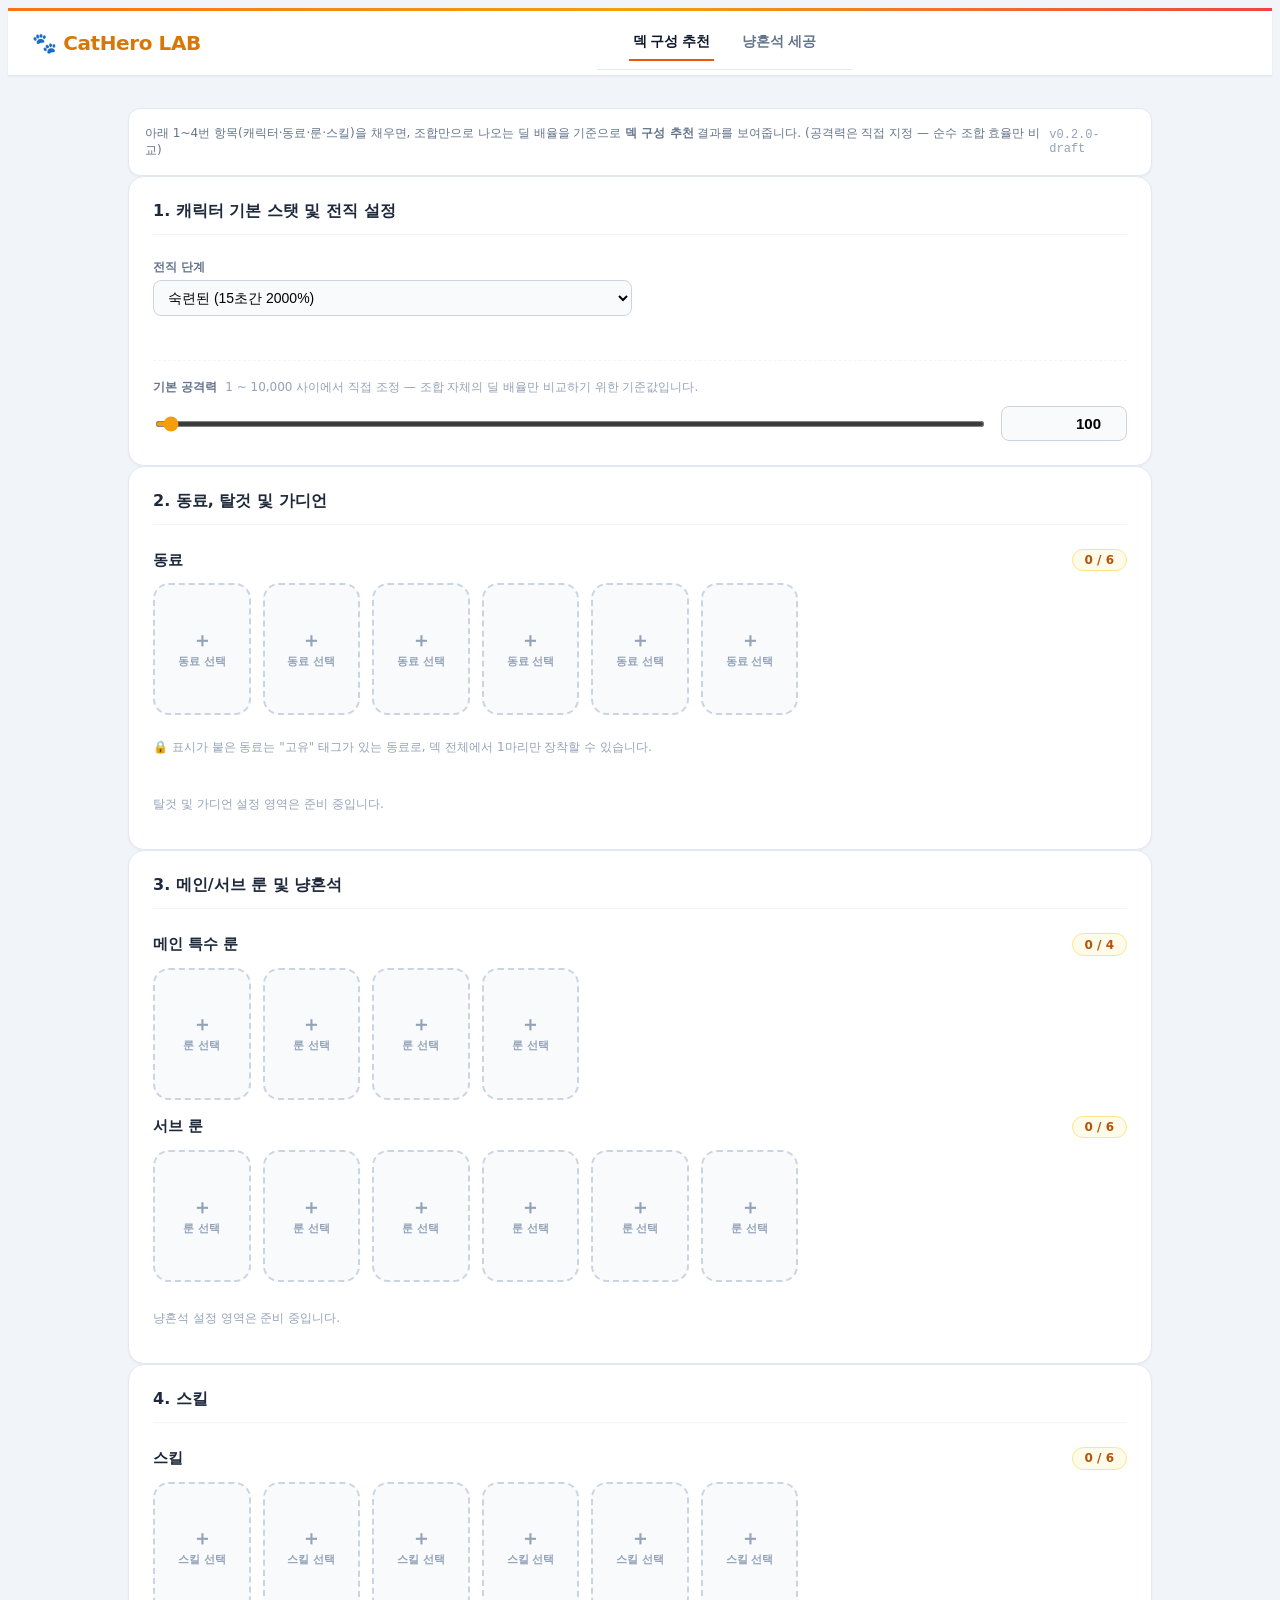
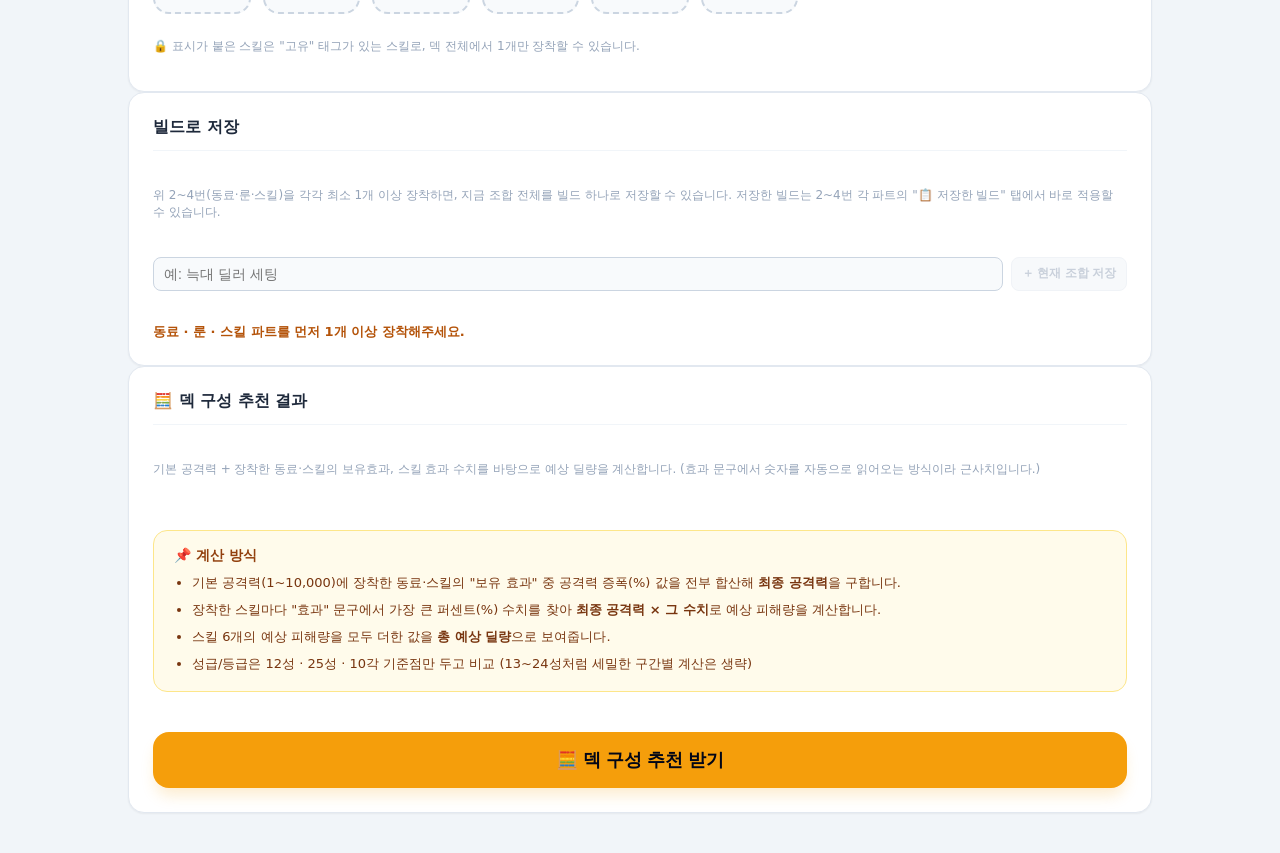
==== commit 76c0d43a: "Calc Logic/Companion Data/Rune+Skill+Companion logic Improving" ====
--- a/index.html
+++ b/index.html
@@ -81,10 +81,6 @@
                         </h2>
 
                         <div class="section-side-layout" data-section-key="companions">
-                            <div class="section-side-tabs">
-                                <button type="button" class="side-tab-btn active" data-panel="manual" onclick="switchSidePanel('companions', this)">🐾 직접 선택</button>
-                                <button type="button" class="side-tab-btn" data-panel="builds" onclick="switchSidePanel('companions', this)">📋 저장한 빌드</button>
-                            </div>
 
                             <div class="section-side-content">
                                 <div class="section-side-panel" data-panel="manual">
@@ -103,11 +99,7 @@
                                 </div>
 
                                 <div class="section-side-panel hidden" data-panel="builds">
-                                    <p class="build-panel-desc">빌드 하나는 동료·룬·스킬 조합을 통째로 저장합니다. 아래 목록에서 빌드를 고르면 세 파트가 한 번에 그 조합으로 장착됩니다.</p>
-                                    <div class="build-save-bar">
-                                        <input type="text" id="build-name-input-companions" class="form-input" placeholder="예: 늑대 딜러 세팅" maxlength="20">
-                                        <button type="button" class="btn-preset-action btn-preset-save" onclick="saveCurrentBuild('companions')">＋ 현재 조합 저장</button>
-                                    </div>
+                                    <p class="build-panel-desc">빌드 하나는 동료·룬·스킬 조합을 통째로 저장합니다. 빌드를 고르면 세 파트가 한 번에 그 조합으로 장착됩니다. (새 빌드 저장은 3번 스킬까지 다 채운 뒤 맨 아래 "빌드로 저장" 영역에서 합니다.)</p>
                                     <div class="preset-list build-list" id="build-list-companions">
                                         <!-- js/build.js가 저장된 빌드 목록을 렌더링합니다 -->
                                     </div>
@@ -123,10 +115,6 @@
                         </h2>
 
                         <div class="section-side-layout" data-section-key="runes">
-                            <div class="section-side-tabs">
-                                <button type="button" class="side-tab-btn active" data-panel="manual" onclick="switchSidePanel('runes', this)">🔹 직접 선택</button>
-                                <button type="button" class="side-tab-btn" data-panel="builds" onclick="switchSidePanel('runes', this)">📋 저장한 빌드</button>
-                            </div>
 
                             <div class="section-side-content">
                                 <div class="section-side-panel" data-panel="manual">
@@ -156,11 +144,7 @@
                                 </div>
 
                                 <div class="section-side-panel hidden" data-panel="builds">
-                                    <p class="build-panel-desc">빌드 하나는 동료·룬·스킬 조합을 통째로 저장합니다. 아래 목록에서 빌드를 고르면 세 파트가 한 번에 그 조합으로 장착됩니다.</p>
-                                    <div class="build-save-bar">
-                                        <input type="text" id="build-name-input-runes" class="form-input" placeholder="예: 늑대 딜러 세팅" maxlength="20">
-                                        <button type="button" class="btn-preset-action btn-preset-save" onclick="saveCurrentBuild('runes')">＋ 현재 조합 저장</button>
-                                    </div>
+                                    <p class="build-panel-desc">빌드 하나는 동료·룬·스킬 조합을 통째로 저장합니다. 빌드를 고르면 세 파트가 한 번에 그 조합으로 장착됩니다. (새 빌드 저장은 3번 스킬까지 다 채운 뒤 맨 아래 "빌드로 저장" 영역에서 합니다.)</p>
                                     <div class="preset-list build-list" id="build-list-runes">
                                         <!-- js/build.js가 저장된 빌드 목록을 렌더링합니다 -->
                                     </div>
@@ -176,10 +160,6 @@
                         </h2>
 
                         <div class="section-side-layout" data-section-key="skills">
-                            <div class="section-side-tabs">
-                                <button type="button" class="side-tab-btn active" data-panel="manual" onclick="switchSidePanel('skills', this)">⚡ 직접 선택</button>
-                                <button type="button" class="side-tab-btn" data-panel="builds" onclick="switchSidePanel('skills', this)">📋 저장한 빌드</button>
-                            </div>
 
                             <div class="section-side-content">
                                 <div class="section-side-panel" data-panel="manual">
@@ -196,17 +176,27 @@
                                 </div>
 
                                 <div class="section-side-panel hidden" data-panel="builds">
-                                    <p class="build-panel-desc">빌드 하나는 동료·룬·스킬 조합을 통째로 저장합니다. 아래 목록에서 빌드를 고르면 세 파트가 한 번에 그 조합으로 장착됩니다.</p>
-                                    <div class="build-save-bar">
-                                        <input type="text" id="build-name-input-skills" class="form-input" placeholder="예: 늑대 딜러 세팅" maxlength="20">
-                                        <button type="button" class="btn-preset-action btn-preset-save" onclick="saveCurrentBuild('skills')">＋ 현재 조합 저장</button>
-                                    </div>
+                                    <p class="build-panel-desc">빌드 하나는 동료·룬·스킬 조합을 통째로 저장합니다. 빌드를 고르면 세 파트가 한 번에 그 조합으로 장착됩니다. (새 빌드 저장은 바로 아래 "빌드로 저장" 영역에서 합니다.)</p>
                                     <div class="preset-list build-list" id="build-list-skills">
                                         <!-- js/build.js가 저장된 빌드 목록을 렌더링합니다 -->
                                     </div>
                                 </div>
                             </div>
                         </div>
+                    </section>
+
+                    <!-- 빌드 저장: 동료·룬·스킬을 각각 1개 이상 채운 뒤에만 저장 가능 -->
+                    <section id="tab-build-save" class="tab-content">
+                        <h2 class="section-title">
+                            빌드로 저장
+                        </h2>
+                        <p class="placeholder-text">위 2~4번(동료·룬·스킬)을 각각 최소 1개 이상 장착하면, 지금 조합 전체를 빌드 하나로 저장할 수 있습니다. 저장한 빌드는 2~4번 각 파트의 "📋 저장한 빌드" 탭에서 바로 적용할 수 있습니다.</p>
+
+                        <div class="build-save-bar">
+                            <input type="text" id="build-name-input-global" class="form-input" placeholder="예: 늑대 딜러 세팅" maxlength="20">
+                            <button type="button" id="build-save-btn-global" class="btn-preset-action btn-preset-save" onclick="saveCurrentBuild('global')" disabled>＋ 현재 조합 저장</button>
+                        </div>
+                        <p id="build-readiness-msg" class="build-readiness-msg"></p>
                     </section>
 
                     <!-- 룬 선택 피커 모달 -->
@@ -380,7 +370,6 @@
     <script src="js/skill-equip.js"></script>
     <script src="js/soulstone.js"></script>
     <script src="js/rune-equip.js"></script>
-    <script src="js/preset.js"></script>
     <script src="js/build.js"></script>
     <script src="js/calc.js"></script>
     <script src="js/main.js"></script>
--- a/css/main.css
+++ b/css/main.css
@@ -157,6 +157,18 @@
 
 .btn-preset-save:hover {
     background-color: #fef3c7;
+}
+
+.btn-preset-save:disabled {
+    cursor: not-allowed;
+    opacity: 0.5;
+    background-color: #f1f5f9;
+    color: #94a3b8;
+    border-color: #e2e8f0;
+}
+
+.btn-preset-save:disabled:hover {
+    background-color: #f1f5f9;
 }
 
 .btn-preset-manage {
@@ -1213,10 +1225,8 @@
     background: #dc2626;
 }
 
-
 /* 장착 슬롯 안의 등급/타입 배지는 도감 카드용 기본 크기(0.75rem)보다
    한 단계 작게 써서, 이름이 2줄이 되어도 카드 높이 안에 여유 있게 들어가도록 합니다. */
-
 .equip-slot .companion-type-badge,
 .equip-slot .rune-type-badge,
 .equip-slot .skill-type-badge {
@@ -3324,7 +3334,6 @@
     color: #92400e;
 }
 
-
 /* ==========================================================================
    18. 덱 구성 추천 - 성급 기준별(12성/25성/25성 10각) 딜량 비교
    ----------------------------------------------------------------------
@@ -3477,9 +3486,7 @@
     gap: 1rem;
 }
 
-
 /* 데스크톱: 왼쪽에 세로로 쌓인 탭 버튼 열 */
-
 .section-side-tabs {
     flex: 0 0 8rem;
     display: flex;
@@ -3567,6 +3574,22 @@
     white-space: normal;
 }
 
+/* "🗂 빌드로 저장" 섹션: 동료/룬/스킬 완료 여부 안내 문구 */
+.build-readiness-msg {
+    margin: 0.5rem 0 0;
+    font-size: 0.8125rem;
+    font-weight: 600;
+    color: #94a3b8;
+}
+
+.build-readiness-msg.is-warning {
+    color: #b45309;
+}
+
+.build-readiness-msg:empty {
+    display: none;
+}
+
 @media (max-width: 768px) {
     /* 모바일에서는 옆(사이드)이 아니라 위쪽 가로 탭으로 전환 */
     .section-side-layout {
@@ -3588,4 +3611,4 @@
         flex-direction: column;
         align-items: stretch;
     }
-}+}
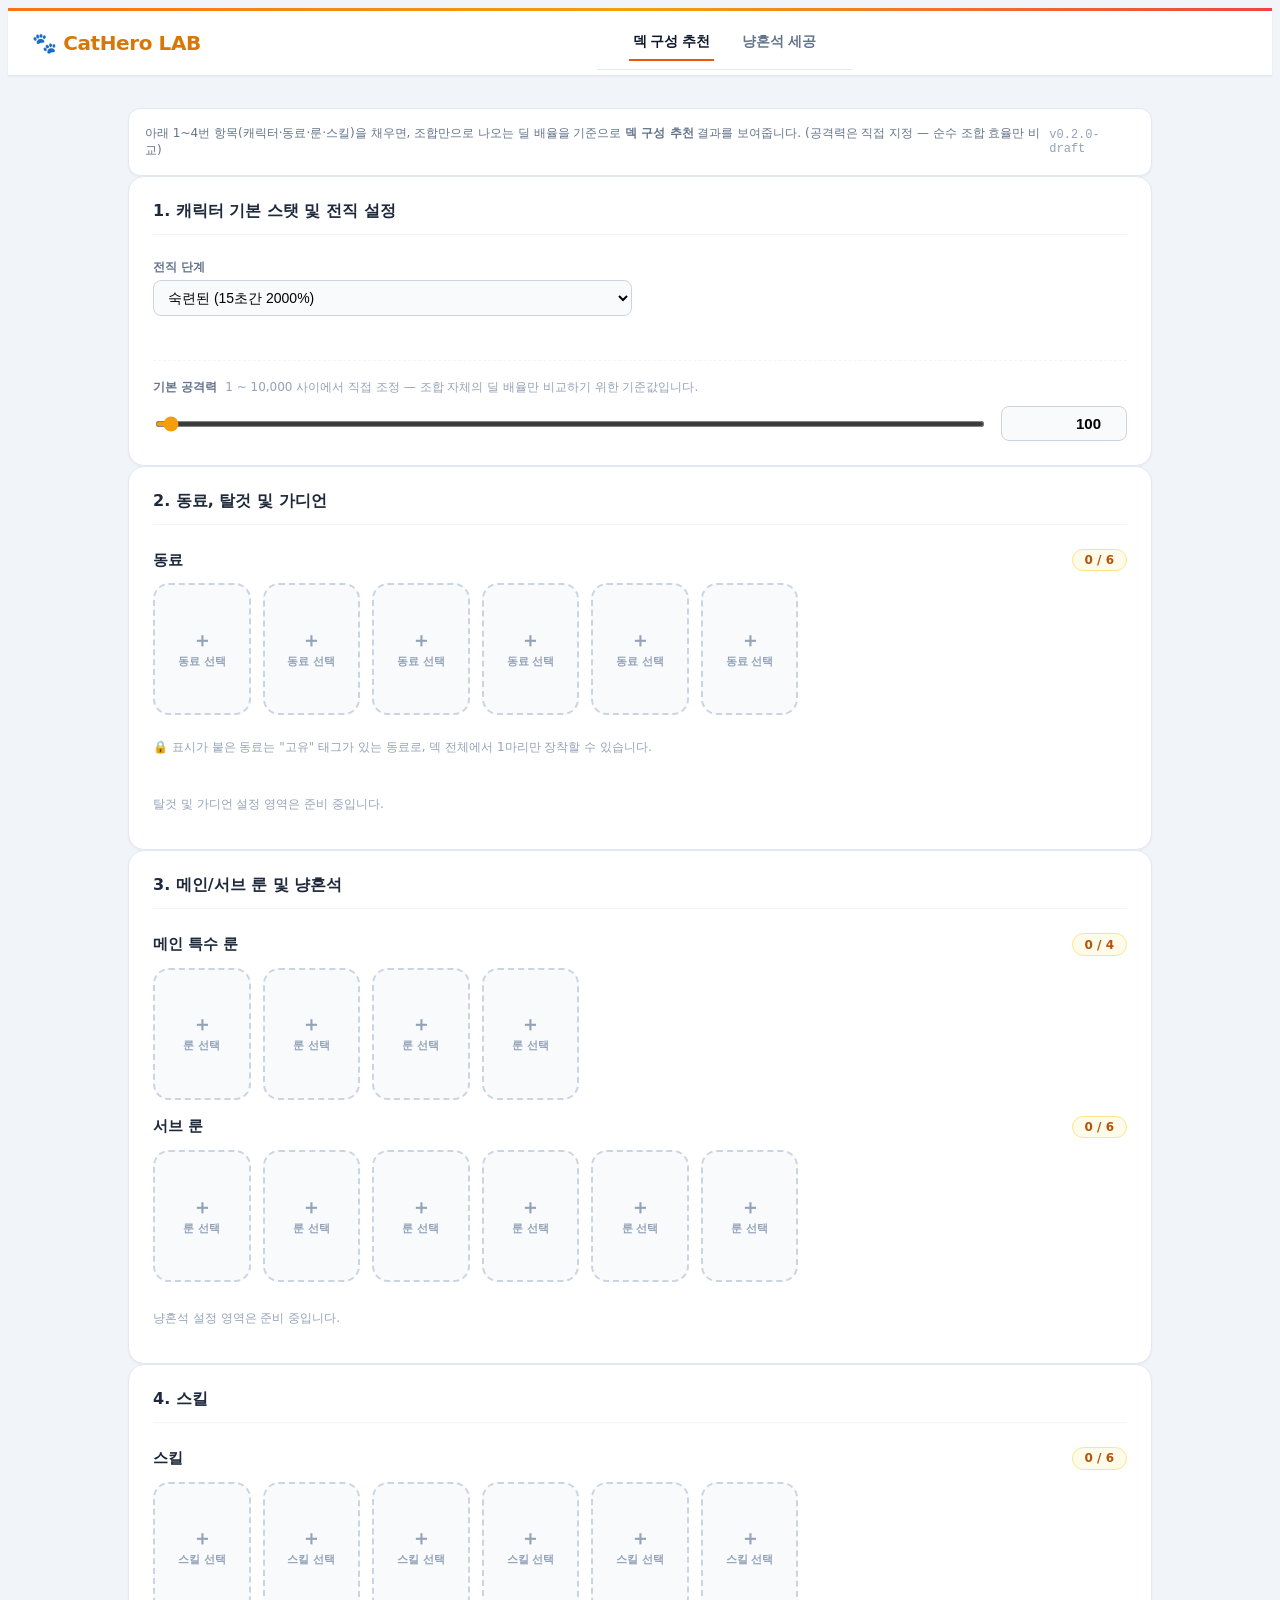
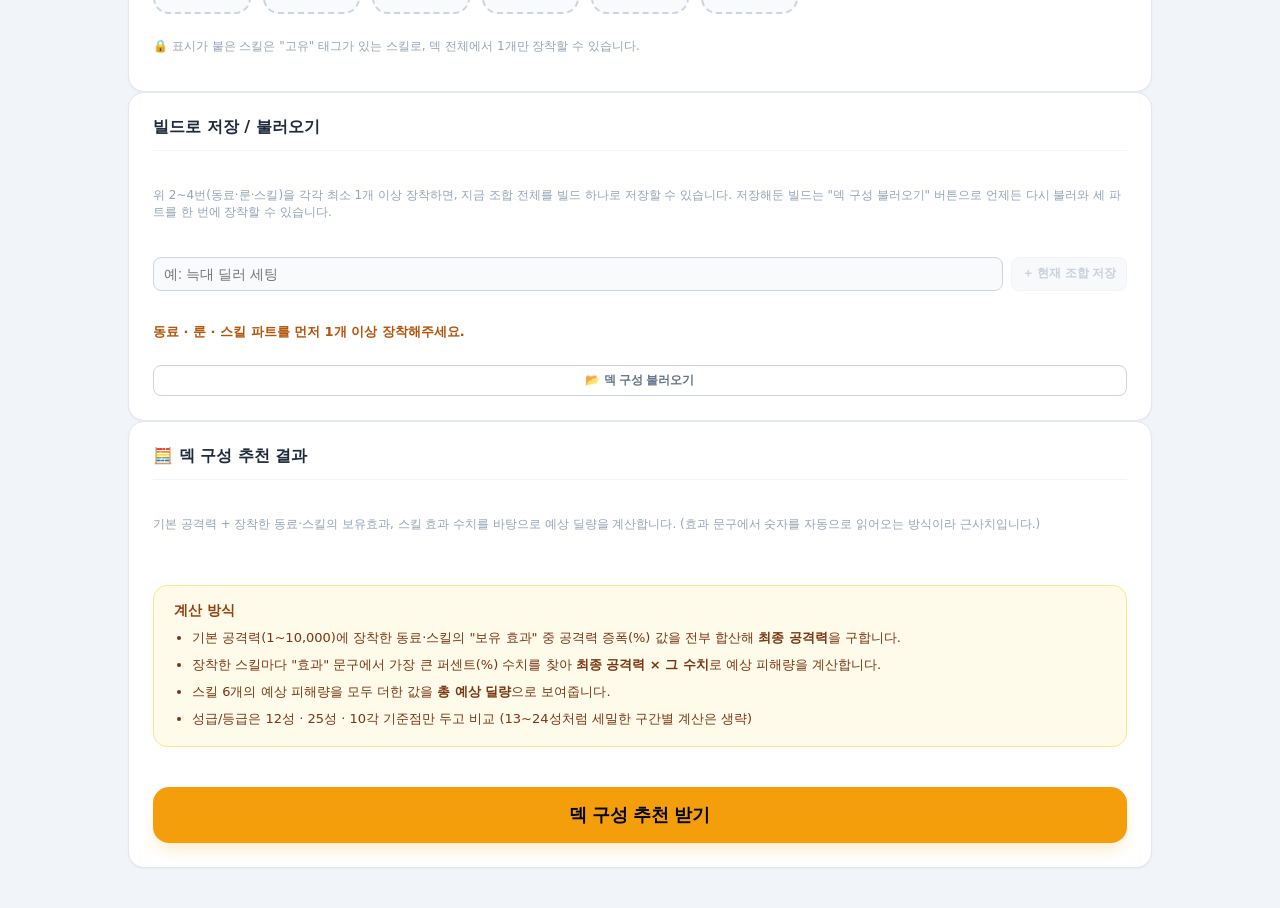
==== commit 9713c5b7: "Calc Logic/Companion Data/Rune+Skill+Companion logic improving-2part" ====
--- a/index.html
+++ b/index.html
@@ -185,19 +185,35 @@
                         </div>
                     </section>
 
-                    <!-- 빌드 저장: 동료·룬·스킬을 각각 1개 이상 채운 뒤에만 저장 가능 -->
+                    <!-- 빌드 저장/불러오기: 동료·룬·스킬을 각각 1개 이상 채운 뒤에만 저장 가능 -->
                     <section id="tab-build-save" class="tab-content">
                         <h2 class="section-title">
-                            빌드로 저장
-                        </h2>
-                        <p class="placeholder-text">위 2~4번(동료·룬·스킬)을 각각 최소 1개 이상 장착하면, 지금 조합 전체를 빌드 하나로 저장할 수 있습니다. 저장한 빌드는 2~4번 각 파트의 "📋 저장한 빌드" 탭에서 바로 적용할 수 있습니다.</p>
+                            빌드로 저장 / 불러오기
+                        </h2>
+                        <p class="placeholder-text">위 2~4번(동료·룬·스킬)을 각각 최소 1개 이상 장착하면, 지금 조합 전체를 빌드 하나로 저장할 수 있습니다. 저장해둔 빌드는 "덱 구성 불러오기" 버튼으로 언제든 다시 불러와 세 파트를 한 번에 장착할 수 있습니다.</p>
 
                         <div class="build-save-bar">
                             <input type="text" id="build-name-input-global" class="form-input" placeholder="예: 늑대 딜러 세팅" maxlength="20">
                             <button type="button" id="build-save-btn-global" class="btn-preset-action btn-preset-save" onclick="saveCurrentBuild('global')" disabled>＋ 현재 조합 저장</button>
                         </div>
                         <p id="build-readiness-msg" class="build-readiness-msg"></p>
-                    </section>
+
+                        <button type="button" class="btn-preset-action btn-preset-manage build-load-btn" onclick="openBuildLoadModal()">📂 덱 구성 불러오기</button>
+                    </section>
+
+                    <!-- 저장한 빌드 불러오기 모달 -->
+                    <div id="build-load-modal" class="modal-backdrop hidden" onclick="if(event.target === this) closeBuildLoadModal()">
+                        <div class="modal-card build-load-modal-card">
+                            <div class="modal-header">
+                                <h3 class="modal-title"> 덱 구성 불러오기</h3>
+                                <button type="button" class="modal-close-btn" onclick="closeBuildLoadModal()">✕</button>
+                            </div>
+                            <p class="build-panel-desc">빌드를 골라 "적용"을 누르면 동료·룬·스킬이 그 조합으로 한 번에 장착됩니다.</p>
+                            <div class="preset-list build-list" id="build-load-modal-list">
+                                <!-- js/build.js가 저장된 빌드 목록을 렌더링합니다 -->
+                            </div>
+                        </div>
+                    </div>
 
                     <!-- 룬 선택 피커 모달 -->
                     <div id="rune-picker-modal" class="modal-backdrop hidden" onclick="if(event.target === this) closeRunePicker()">
@@ -276,7 +292,7 @@
                         <p class="placeholder-text">기본 공격력 + 장착한 동료·스킬의 보유효과, 스킬 효과 수치를 바탕으로 예상 딜량을 계산합니다. (효과 문구에서 숫자를 자동으로 읽어오는 방식이라 근사치입니다.)</p>
 
                         <div class="deck-plan-note">
-                            <div class="deck-plan-note-title">📌 계산 방식</div>
+                            <div class="deck-plan-note-title"> 계산 방식</div>
                             <ul class="deck-plan-note-list">
                                 <li>기본 공격력(1~10,000)에 장착한 동료·스킬의 "보유 효과" 중 공격력 증폭(%) 값을 전부 합산해 <b>최종 공격력</b>을 구합니다.</li>
                                 <li>장착한 스킬마다 "효과" 문구에서 가장 큰 퍼센트(%) 수치를 찾아 <b>최종 공격력 × 그 수치</b>로 예상 피해량을 계산합니다.</li>
@@ -286,7 +302,7 @@
                         </div>
 
                         <button type="button" class="btn-submit" id="deck-recommend-btn" onclick="calcDeckDamage()">
-                            🧮 덱 구성 추천 받기
+                             덱 구성 추천 받기
                         </button>
 
                         <div id="deck-damage-result" class="deck-damage-result hidden">
@@ -313,7 +329,7 @@
                             </div>
                             <div class="soulstone-toolbar-actions">
                                 <button type="button" class="soulstone-toolbar-btn" onclick="undoSoulstoneLast()">↩ 취소</button>
-                                <button type="button" class="soulstone-toolbar-btn primary" onclick="resetSoulstone()">🔄 초기화</button>
+                                <button type="button" class="soulstone-toolbar-btn primary" onclick="resetSoulstone()"> 초기화</button>
                             </div>
                         </div>
 
@@ -326,7 +342,7 @@
                         </div>
 
                         <div class="deck-plan-note">
-                            <div class="deck-plan-note-title">📌 세공 규칙</div>
+                            <div class="deck-plan-note-title"> 세공 규칙</div>
                             <ul class="deck-plan-note-list">
                                 <li>각 옵션(증가능력1 · 증가능력2 · 감소능력1)마다 10번의 기회가 주어집니다.</li>
                                 <li>세공 확률은 <b>3개 옵션이 전부 공유</b>합니다 — 어느 옵션에서 성공하든 전체 확률이 -10%p, 실패하면 +10%p (예: 증가능력1 성공 65% → 증가능력2 성공 55% → 다음 실패 시 다시 65%).</li>
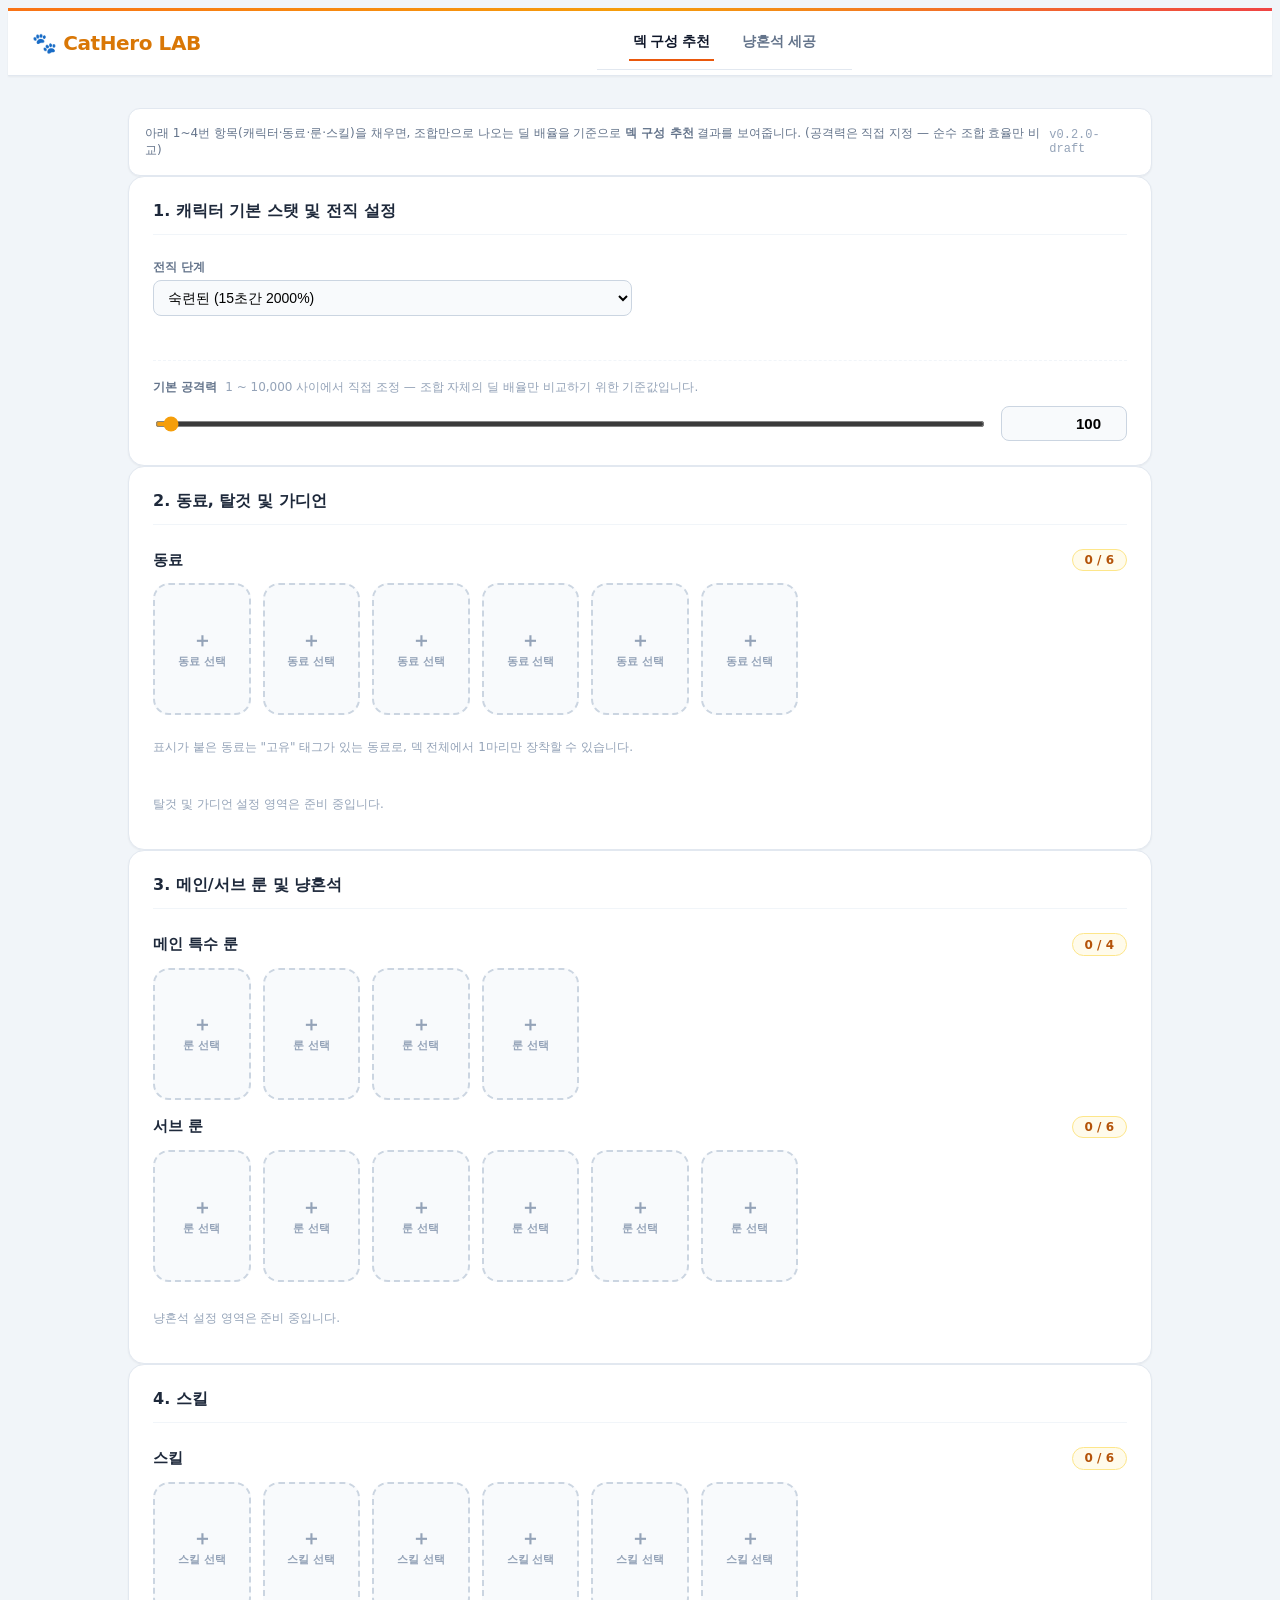
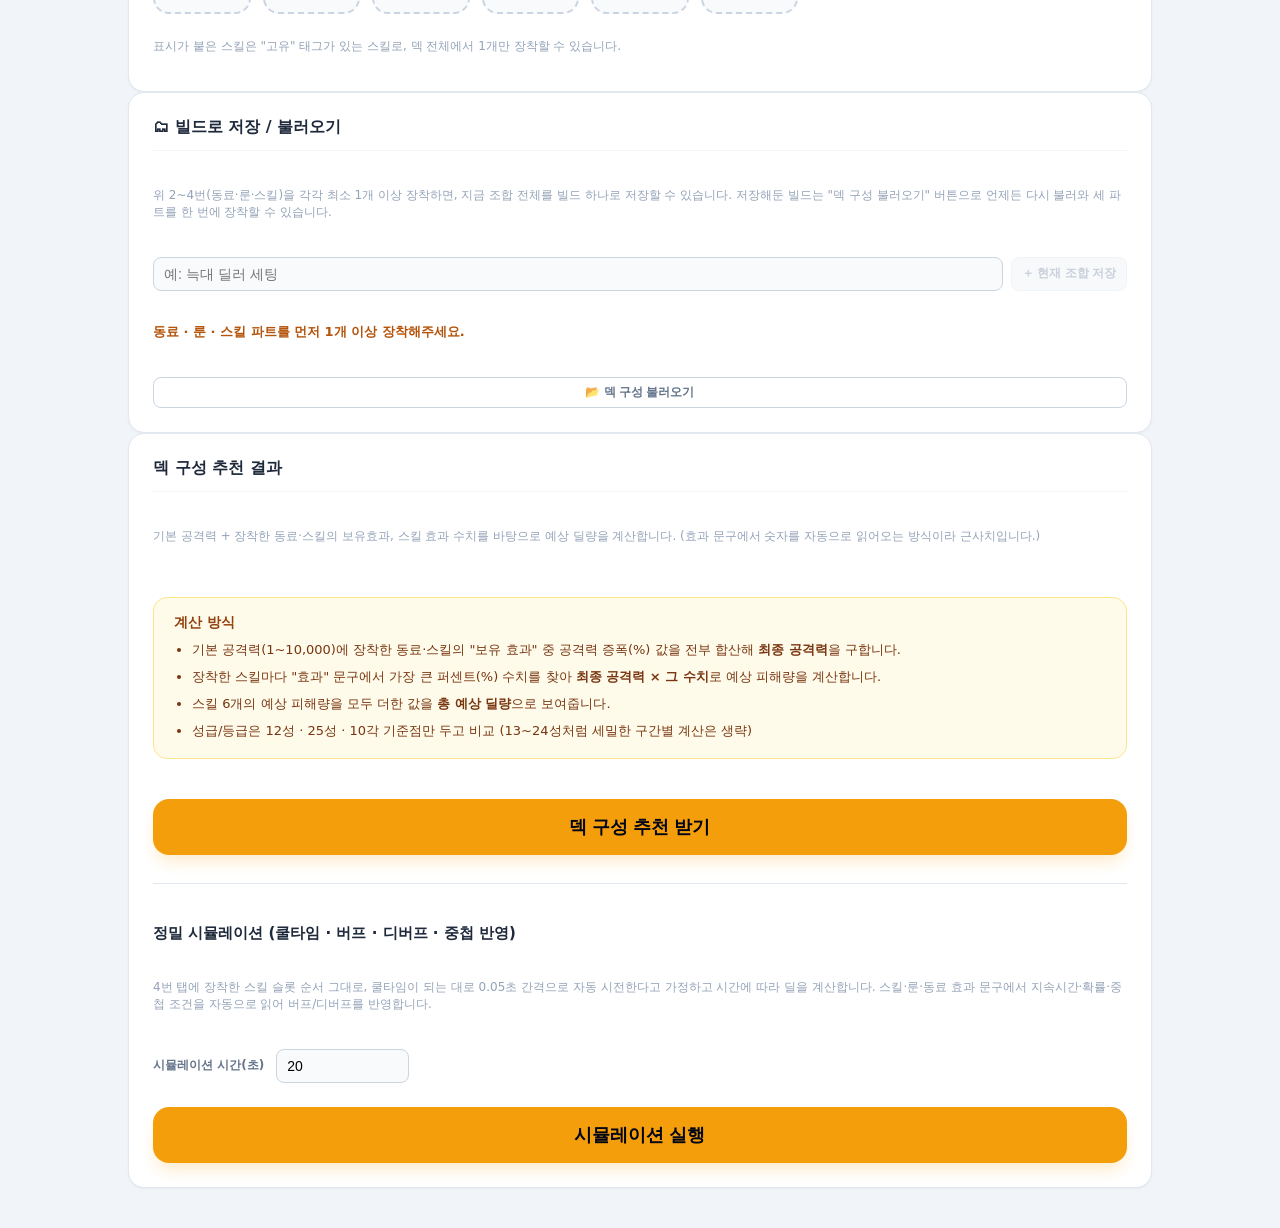
==== commit 52f922af: "Calc Logic Improving (Cooltime,Debuff,buff include) (buff/debuff duplicate include) (skill place eff" ====
--- a/index.html
+++ b/index.html
@@ -92,7 +92,7 @@
                                         <div id="companion-slot-grid" class="equip-slot-grid">
                                             <!-- js/companion-equip.js가 슬롯을 렌더링합니다 -->
                                         </div>
-                                        <p class="placeholder-text">🔒 표시가 붙은 동료는 "고유" 태그가 있는 동료로, 덱 전체에서 1마리만 장착할 수 있습니다.</p>
+                                        <p class="placeholder-text"> 표시가 붙은 동료는 "고유" 태그가 있는 동료로, 덱 전체에서 1마리만 장착할 수 있습니다.</p>
                                     </div>
 
                                     <p class="placeholder-text">탈것 및 가디언 설정 영역은 준비 중입니다.</p>
@@ -171,7 +171,7 @@
                                         <div id="skill-slot-grid" class="equip-slot-grid">
                                             <!-- js/skill-equip.js가 슬롯을 렌더링합니다 -->
                                         </div>
-                                        <p class="placeholder-text">🔒 표시가 붙은 스킬은 "고유" 태그가 있는 스킬로, 덱 전체에서 1개만 장착할 수 있습니다.</p>
+                                        <p class="placeholder-text"> 표시가 붙은 스킬은 "고유" 태그가 있는 스킬로, 덱 전체에서 1개만 장착할 수 있습니다.</p>
                                     </div>
                                 </div>
 
@@ -188,7 +188,7 @@
                     <!-- 빌드 저장/불러오기: 동료·룬·스킬을 각각 1개 이상 채운 뒤에만 저장 가능 -->
                     <section id="tab-build-save" class="tab-content">
                         <h2 class="section-title">
-                            빌드로 저장 / 불러오기
+                            🗂 빌드로 저장 / 불러오기
                         </h2>
                         <p class="placeholder-text">위 2~4번(동료·룬·스킬)을 각각 최소 1개 이상 장착하면, 지금 조합 전체를 빌드 하나로 저장할 수 있습니다. 저장해둔 빌드는 "덱 구성 불러오기" 버튼으로 언제든 다시 불러와 세 파트를 한 번에 장착할 수 있습니다.</p>
 
@@ -287,7 +287,7 @@
                     <!-- 덱 구성 추천 결과 -->
                     <section id="panel-deck-recommend" class="tab-content">
                         <h2 class="section-title">
-                            🧮 덱 구성 추천 결과
+                            덱 구성 추천 결과
                         </h2>
                         <p class="placeholder-text">기본 공격력 + 장착한 동료·스킬의 보유효과, 스킬 효과 수치를 바탕으로 예상 딜량을 계산합니다. (효과 문구에서 숫자를 자동으로 읽어오는 방식이라 근사치입니다.)</p>
 
@@ -308,6 +308,24 @@
                         <div id="deck-damage-result" class="deck-damage-result hidden">
                             <!-- js/calc.js의 calcDeckDamage()가 결과를 렌더링합니다 -->
                         </div>
+
+                        <div class="sim-section-divider"></div>
+
+                        <h3 class="deck-sim-title"> 정밀 시뮬레이션 (쿨타임 · 버프 · 디버프 · 중첩 반영)</h3>
+                        <p class="placeholder-text">4번 탭에 장착한 스킬 슬롯 순서 그대로, 쿨타임이 되는 대로 0.05초 간격으로 자동 시전한다고 가정하고 시간에 따라 딜을 계산합니다. 스킬·룬·동료 효과 문구에서 지속시간·확률·중첩 조건을 자동으로 읽어 버프/디버프를 반영합니다.</p>
+
+                        <div class="sim-duration-field">
+                            <label class="form-label" for="sim-duration-input" style="margin-bottom:0;">시뮬레이션 시간(초)</label>
+                            <input type="number" id="sim-duration-input" class="form-input" min="5" max="60" step="1" value="20">
+                        </div>
+
+                        <button type="button" class="btn-submit" id="deck-simulate-btn" onclick="runDeckSimulation()">
+                             시뮬레이션 실행
+                        </button>
+
+                        <div id="deck-simulation-result" class="deck-damage-result hidden">
+                            <!-- js/simulate.js의 runDeckSimulation()이 결과를 렌더링합니다 -->
+                        </div>
                     </section>
                 </div>
                 <!-- /view-deckbuilder -->
@@ -315,7 +333,7 @@
                 <!-- 냥혼석 세공 뷰 -->
                 <div id="view-soulstone" class="hidden">
                     <div class="page-hero-lite">
-                        <h2 class="section-title">💎 냥혼석 세공</h2>
+                        <h2 class="section-title"> 냥혼석 세공</h2>
                         <p class="placeholder-text">증가능력1 / 증가능력2 / 감소능력1, 매 칸마다 성공·실패를 기록하면 확률이 자동으로 갱신되고, 레벨 달성 확률도 실시간으로 계산됩니다.</p>
                     </div>
 
@@ -328,7 +346,7 @@
                                 </select>
                             </div>
                             <div class="soulstone-toolbar-actions">
-                                <button type="button" class="soulstone-toolbar-btn" onclick="undoSoulstoneLast()">↩ 취소</button>
+                                <button type="button" class="soulstone-toolbar-btn" onclick="undoSoulstoneLast()"> 취소</button>
                                 <button type="button" class="soulstone-toolbar-btn primary" onclick="resetSoulstone()"> 초기화</button>
                             </div>
                         </div>
@@ -388,6 +406,7 @@
     <script src="js/rune-equip.js"></script>
     <script src="js/build.js"></script>
     <script src="js/calc.js"></script>
+    <script src="js/simulate.js"></script>
     <script src="js/main.js"></script>
 </body>
 
--- a/css/main.css
+++ b/css/main.css
@@ -1225,8 +1225,10 @@
     background: #dc2626;
 }
 
+
 /* 장착 슬롯 안의 등급/타입 배지는 도감 카드용 기본 크기(0.75rem)보다
    한 단계 작게 써서, 이름이 2줄이 되어도 카드 높이 안에 여유 있게 들어가도록 합니다. */
+
 .equip-slot .companion-type-badge,
 .equip-slot .rune-type-badge,
 .equip-slot .skill-type-badge {
@@ -3334,6 +3336,7 @@
     color: #92400e;
 }
 
+
 /* ==========================================================================
    18. 덱 구성 추천 - 성급 기준별(12성/25성/25성 10각) 딜량 비교
    ----------------------------------------------------------------------
@@ -3486,7 +3489,9 @@
     gap: 1rem;
 }
 
+
 /* 데스크톱: 왼쪽에 세로로 쌓인 탭 버튼 열 */
+
 .section-side-tabs {
     flex: 0 0 8rem;
     display: flex;
@@ -3574,7 +3579,9 @@
     white-space: normal;
 }
 
+
 /* "🗂 빌드로 저장" 섹션: 동료/룬/스킬 완료 여부 안내 문구 */
+
 .build-readiness-msg {
     margin: 0.5rem 0 0;
     font-size: 0.8125rem;
@@ -3588,6 +3595,61 @@
 
 .build-readiness-msg:empty {
     display: none;
+}
+
+
+/* "📂 덱 구성 불러오기" 버튼 & 모달 */
+
+.build-load-btn {
+    margin-top: 0.75rem;
+}
+
+.build-load-modal-card {
+    max-width: 32rem;
+    max-height: 85vh;
+    overflow-y: auto;
+}
+
+@media (max-width: 480px) {
+    .build-load-btn {
+        width: 100%;
+    }
+}
+
+
+/* ==========================================================================
+   20. 정밀 시뮬레이션 (쿨타임·버프·디버프·중첩)
+   ========================================================================== */
+
+.sim-section-divider {
+    height: 1px;
+    background-color: #e2e8f0;
+    margin: 0.25rem 0 1rem;
+}
+
+.deck-sim-title {
+    font-size: 0.9375rem;
+    font-weight: 800;
+    color: #1e293b;
+    margin: 0;
+}
+
+.sim-duration-field {
+    display: flex;
+    align-items: center;
+    gap: 0.75rem;
+    max-width: 16rem;
+}
+
+.sim-duration-field .form-label {
+    margin-bottom: 0;
+    white-space: nowrap;
+}
+
+@media (max-width: 480px) {
+    .sim-duration-field {
+        max-width: none;
+    }
 }
 
 @media (max-width: 768px) {
@@ -3611,4 +3673,4 @@
         flex-direction: column;
         align-items: stretch;
     }
-}
+}
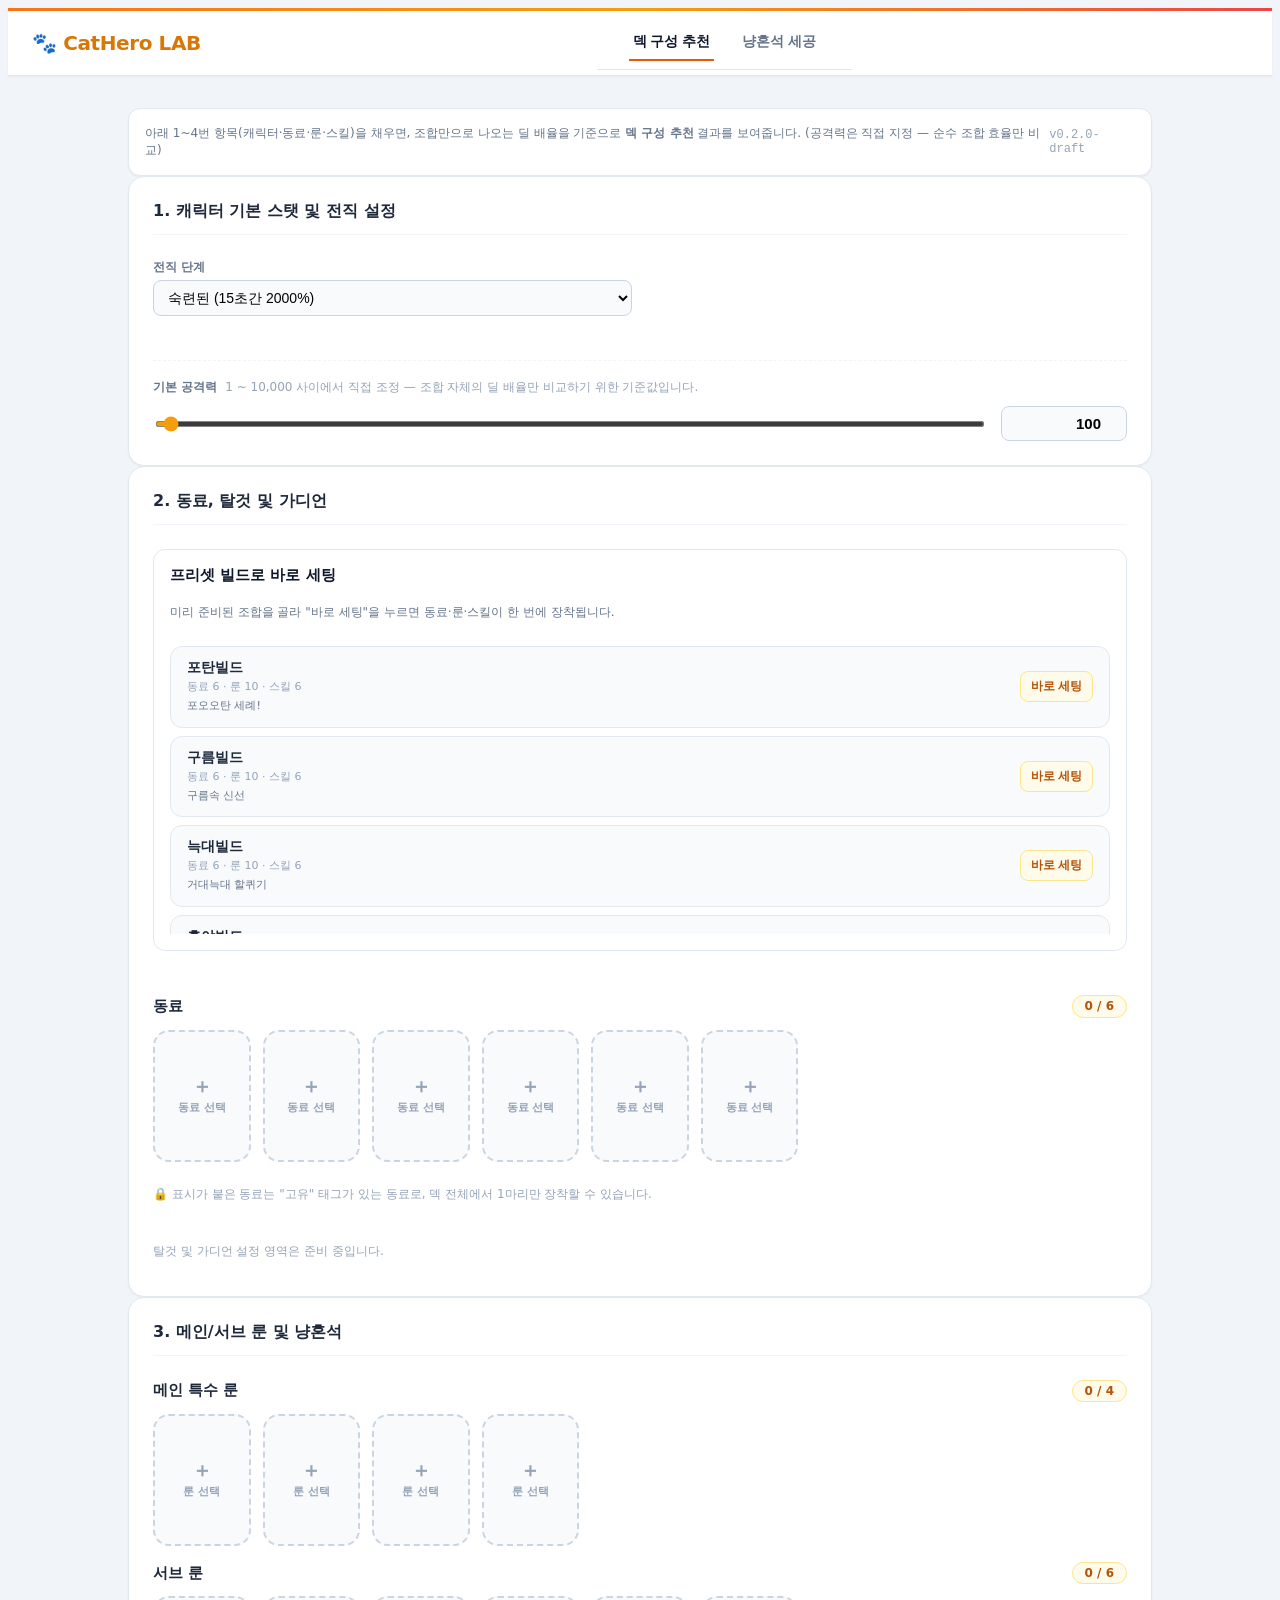
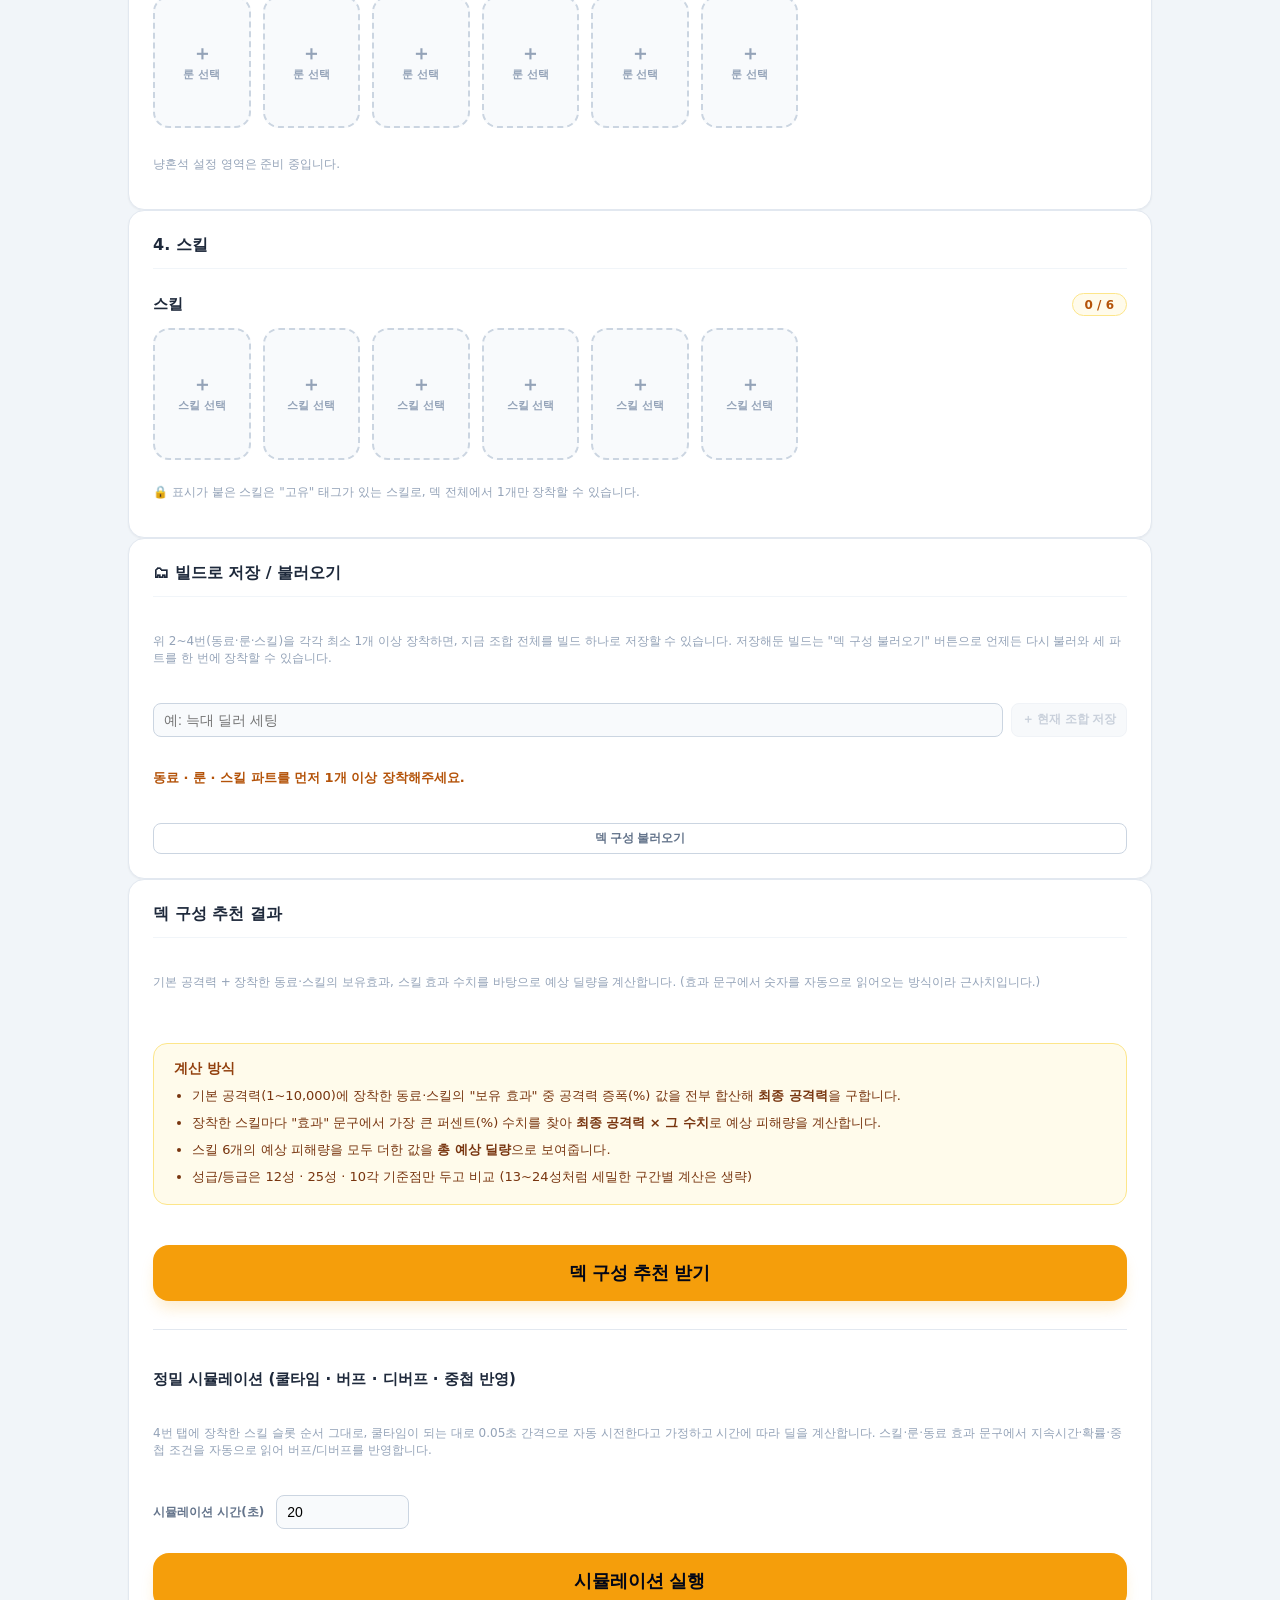
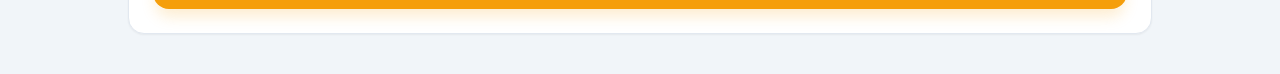
==== commit ee79121f: "build preset - auto build option added/info will updated" ====
--- a/index.html
+++ b/index.html
@@ -80,6 +80,18 @@
                             2. 동료, 탈것 및 가디언
                         </h2>
 
+                        <!-- 추천 프리셋 빌드: 동료 선택 칸 맨 위에 리스트로 배치 (오른쪽 고정
+                             사이드바는 화면을 가리고 반응형에서 아예 안 보이는 문제가 있어 제거) -->
+                        <div class="preset-build-inline">
+                            <div class="preset-build-inline-head">
+                                <span class="preset-build-inline-title">프리셋 빌드로 바로 세팅</span>
+                                <p class="build-panel-desc">미리 준비된 조합을 골라 "바로 세팅"을 누르면 동료·룬·스킬이 한 번에 장착됩니다.</p>
+                            </div>
+                            <div class="preset-list build-list" id="preset-build-list">
+                                <!-- js/preset-builds.js가 data/preset-builds.json의 프리셋 목록을 렌더링합니다 -->
+                            </div>
+                        </div>
+
                         <div class="section-side-layout" data-section-key="companions">
 
                             <div class="section-side-content">
@@ -92,7 +104,7 @@
                                         <div id="companion-slot-grid" class="equip-slot-grid">
                                             <!-- js/companion-equip.js가 슬롯을 렌더링합니다 -->
                                         </div>
-                                        <p class="placeholder-text"> 표시가 붙은 동료는 "고유" 태그가 있는 동료로, 덱 전체에서 1마리만 장착할 수 있습니다.</p>
+                                        <p class="placeholder-text">🔒 표시가 붙은 동료는 "고유" 태그가 있는 동료로, 덱 전체에서 1마리만 장착할 수 있습니다.</p>
                                     </div>
 
                                     <p class="placeholder-text">탈것 및 가디언 설정 영역은 준비 중입니다.</p>
@@ -171,7 +183,7 @@
                                         <div id="skill-slot-grid" class="equip-slot-grid">
                                             <!-- js/skill-equip.js가 슬롯을 렌더링합니다 -->
                                         </div>
-                                        <p class="placeholder-text"> 표시가 붙은 스킬은 "고유" 태그가 있는 스킬로, 덱 전체에서 1개만 장착할 수 있습니다.</p>
+                                        <p class="placeholder-text">🔒 표시가 붙은 스킬은 "고유" 태그가 있는 스킬로, 덱 전체에서 1개만 장착할 수 있습니다.</p>
                                     </div>
                                 </div>
 
@@ -198,14 +210,14 @@
                         </div>
                         <p id="build-readiness-msg" class="build-readiness-msg"></p>
 
-                        <button type="button" class="btn-preset-action btn-preset-manage build-load-btn" onclick="openBuildLoadModal()">📂 덱 구성 불러오기</button>
+                        <button type="button" class="btn-preset-action btn-preset-manage build-load-btn" onclick="openBuildLoadModal()">덱 구성 불러오기</button>
                     </section>
 
                     <!-- 저장한 빌드 불러오기 모달 -->
                     <div id="build-load-modal" class="modal-backdrop hidden" onclick="if(event.target === this) closeBuildLoadModal()">
                         <div class="modal-card build-load-modal-card">
                             <div class="modal-header">
-                                <h3 class="modal-title"> 덱 구성 불러오기</h3>
+                                <h3 class="modal-title">덱 구성 불러오기</h3>
                                 <button type="button" class="modal-close-btn" onclick="closeBuildLoadModal()">✕</button>
                             </div>
                             <p class="build-panel-desc">빌드를 골라 "적용"을 누르면 동료·룬·스킬이 그 조합으로 한 번에 장착됩니다.</p>
@@ -292,7 +304,7 @@
                         <p class="placeholder-text">기본 공격력 + 장착한 동료·스킬의 보유효과, 스킬 효과 수치를 바탕으로 예상 딜량을 계산합니다. (효과 문구에서 숫자를 자동으로 읽어오는 방식이라 근사치입니다.)</p>
 
                         <div class="deck-plan-note">
-                            <div class="deck-plan-note-title"> 계산 방식</div>
+                            <div class="deck-plan-note-title">계산 방식</div>
                             <ul class="deck-plan-note-list">
                                 <li>기본 공격력(1~10,000)에 장착한 동료·스킬의 "보유 효과" 중 공격력 증폭(%) 값을 전부 합산해 <b>최종 공격력</b>을 구합니다.</li>
                                 <li>장착한 스킬마다 "효과" 문구에서 가장 큰 퍼센트(%) 수치를 찾아 <b>최종 공격력 × 그 수치</b>로 예상 피해량을 계산합니다.</li>
@@ -302,7 +314,7 @@
                         </div>
 
                         <button type="button" class="btn-submit" id="deck-recommend-btn" onclick="calcDeckDamage()">
-                             덱 구성 추천 받기
+                            덱 구성 추천 받기
                         </button>
 
                         <div id="deck-damage-result" class="deck-damage-result hidden">
@@ -311,7 +323,7 @@
 
                         <div class="sim-section-divider"></div>
 
-                        <h3 class="deck-sim-title"> 정밀 시뮬레이션 (쿨타임 · 버프 · 디버프 · 중첩 반영)</h3>
+                        <h3 class="deck-sim-title">정밀 시뮬레이션 (쿨타임 · 버프 · 디버프 · 중첩 반영)</h3>
                         <p class="placeholder-text">4번 탭에 장착한 스킬 슬롯 순서 그대로, 쿨타임이 되는 대로 0.05초 간격으로 자동 시전한다고 가정하고 시간에 따라 딜을 계산합니다. 스킬·룬·동료 효과 문구에서 지속시간·확률·중첩 조건을 자동으로 읽어 버프/디버프를 반영합니다.</p>
 
                         <div class="sim-duration-field">
@@ -320,7 +332,7 @@
                         </div>
 
                         <button type="button" class="btn-submit" id="deck-simulate-btn" onclick="runDeckSimulation()">
-                             시뮬레이션 실행
+                            시뮬레이션 실행
                         </button>
 
                         <div id="deck-simulation-result" class="deck-damage-result hidden">
@@ -333,7 +345,7 @@
                 <!-- 냥혼석 세공 뷰 -->
                 <div id="view-soulstone" class="hidden">
                     <div class="page-hero-lite">
-                        <h2 class="section-title"> 냥혼석 세공</h2>
+                        <h2 class="section-title">냥혼석 세공</h2>
                         <p class="placeholder-text">증가능력1 / 증가능력2 / 감소능력1, 매 칸마다 성공·실패를 기록하면 확률이 자동으로 갱신되고, 레벨 달성 확률도 실시간으로 계산됩니다.</p>
                     </div>
 
@@ -346,8 +358,8 @@
                                 </select>
                             </div>
                             <div class="soulstone-toolbar-actions">
-                                <button type="button" class="soulstone-toolbar-btn" onclick="undoSoulstoneLast()"> 취소</button>
-                                <button type="button" class="soulstone-toolbar-btn primary" onclick="resetSoulstone()"> 초기화</button>
+                                <button type="button" class="soulstone-toolbar-btn" onclick="undoSoulstoneLast()">취소</button>
+                                <button type="button" class="soulstone-toolbar-btn primary" onclick="resetSoulstone()">초기화</button>
                             </div>
                         </div>
 
@@ -360,7 +372,7 @@
                         </div>
 
                         <div class="deck-plan-note">
-                            <div class="deck-plan-note-title"> 세공 규칙</div>
+                            <div class="deck-plan-note-title">세공 규칙</div>
                             <ul class="deck-plan-note-list">
                                 <li>각 옵션(증가능력1 · 증가능력2 · 감소능력1)마다 10번의 기회가 주어집니다.</li>
                                 <li>세공 확률은 <b>3개 옵션이 전부 공유</b>합니다 — 어느 옵션에서 성공하든 전체 확률이 -10%p, 실패하면 +10%p (예: 증가능력1 성공 65% → 증가능력2 성공 55% → 다음 실패 시 다시 65%).</li>
@@ -405,6 +417,7 @@
     <script src="js/soulstone.js"></script>
     <script src="js/rune-equip.js"></script>
     <script src="js/build.js"></script>
+    <script src="js/preset-builds.js"></script>
     <script src="js/calc.js"></script>
     <script src="js/simulate.js"></script>
     <script src="js/main.js"></script>
--- a/css/main.css
+++ b/css/main.css
@@ -284,6 +284,21 @@
     color: #94a3b8;
 }
 
+.preset-item-desc {
+    font-size: 0.6875rem;
+    color: #64748b;
+    line-height: 1.5;
+    margin-top: 0.125rem;
+}
+
+.preset-build-item .preset-item-info {
+    gap: 0.125rem;
+}
+
+.preset-build-unconfigured {
+    color: #b45309;
+}
+
 
 /* ==========================================================================
    4. 메인 바디 (사이드바 없이 단일 컬럼)
@@ -313,6 +328,34 @@
     display: flex;
     flex-direction: column;
     gap: 1.5rem;
+}
+
+
+/* 추천 프리셋 빌드: 2번 "동료" 섹션 맨 위에 리스트로 배치.
+   (예전에는 오른쪽 고정 사이드바였는데, 콘텐츠를 가리고 반응형 화면에서는
+   아예 안 보이는 문제가 있어 일반 섹션 안 리스트로 바꿨습니다.) */
+
+.preset-build-inline {
+    background-color: #ffffff;
+    border: 1px solid #e2e8f0;
+    border-radius: 0.75rem;
+    padding: 1rem;
+    margin-bottom: 1.25rem;
+    display: flex;
+    flex-direction: column;
+    gap: 0.75rem;
+}
+
+.preset-build-inline-head {
+    display: flex;
+    flex-direction: column;
+    gap: 0.375rem;
+}
+
+.preset-build-inline-title {
+    font-size: 0.9375rem;
+    font-weight: 800;
+    color: #0f172a;
 }
 
 .info-card {
